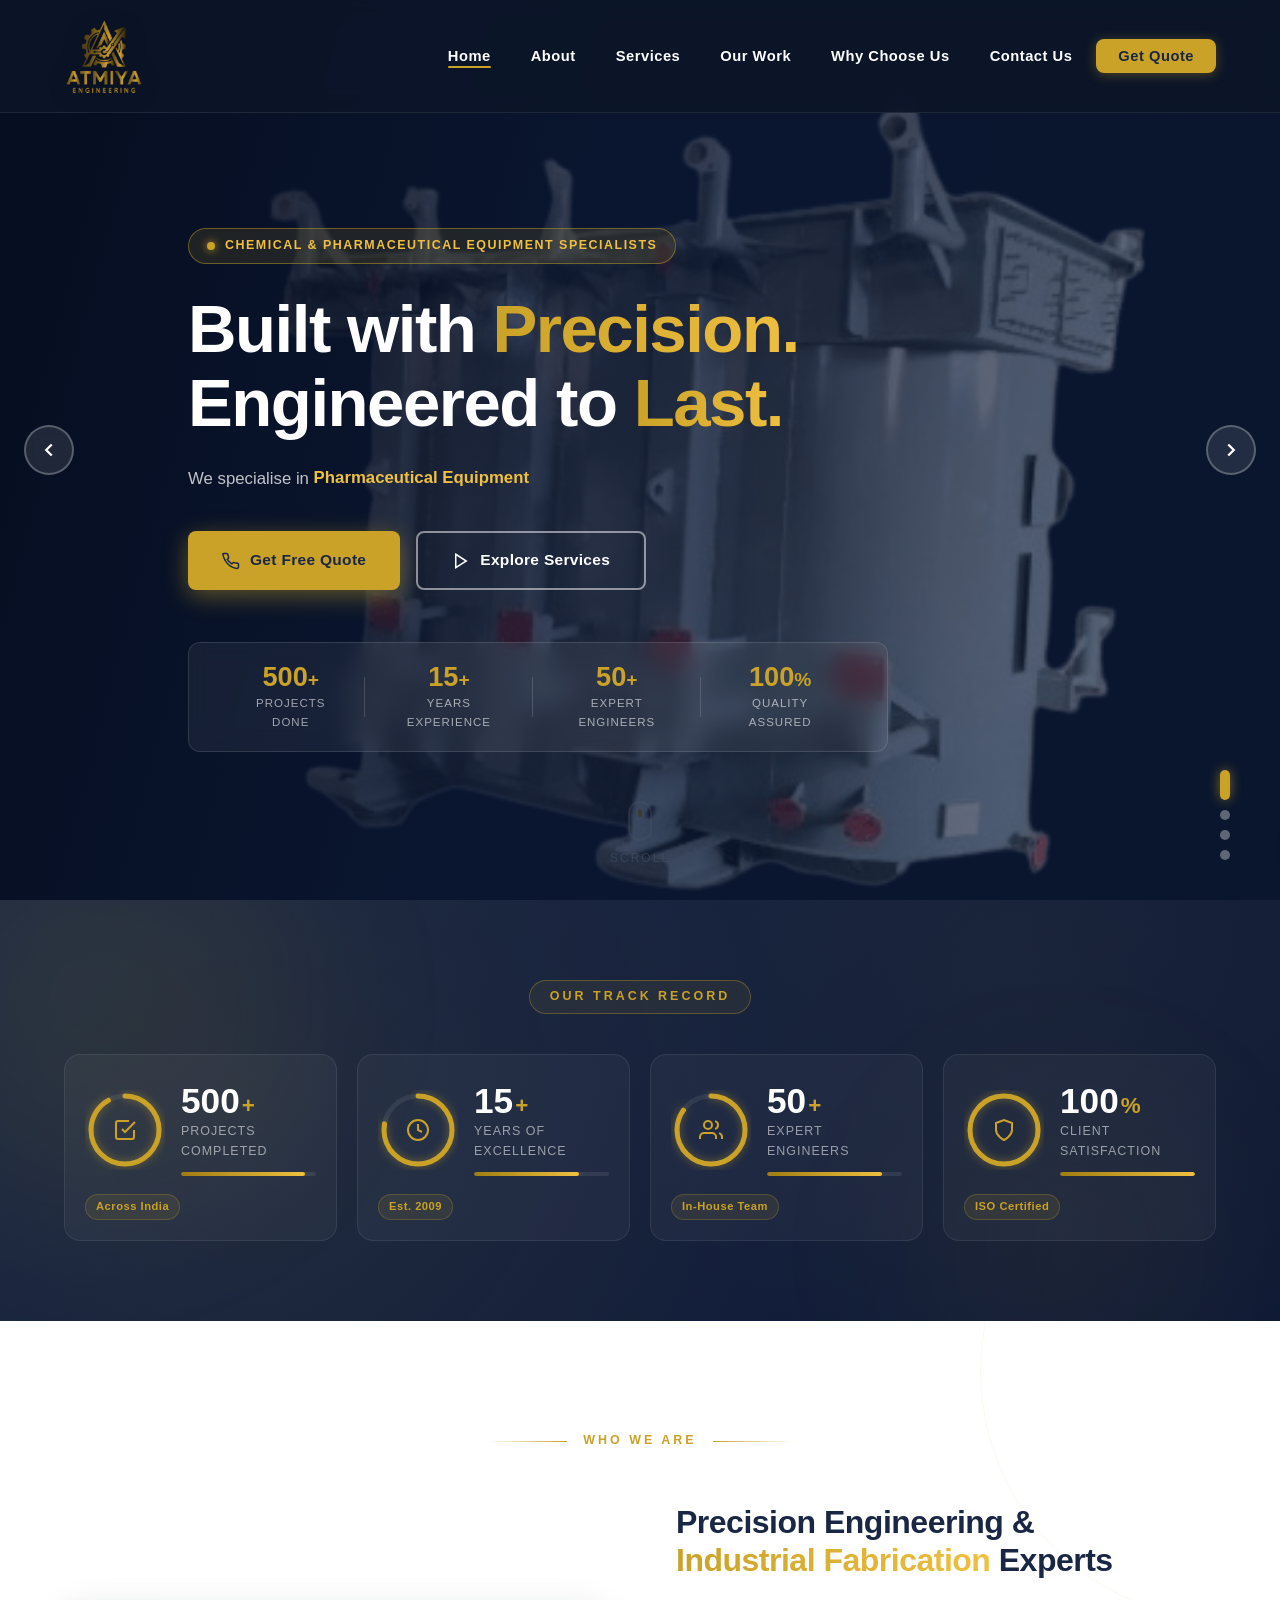
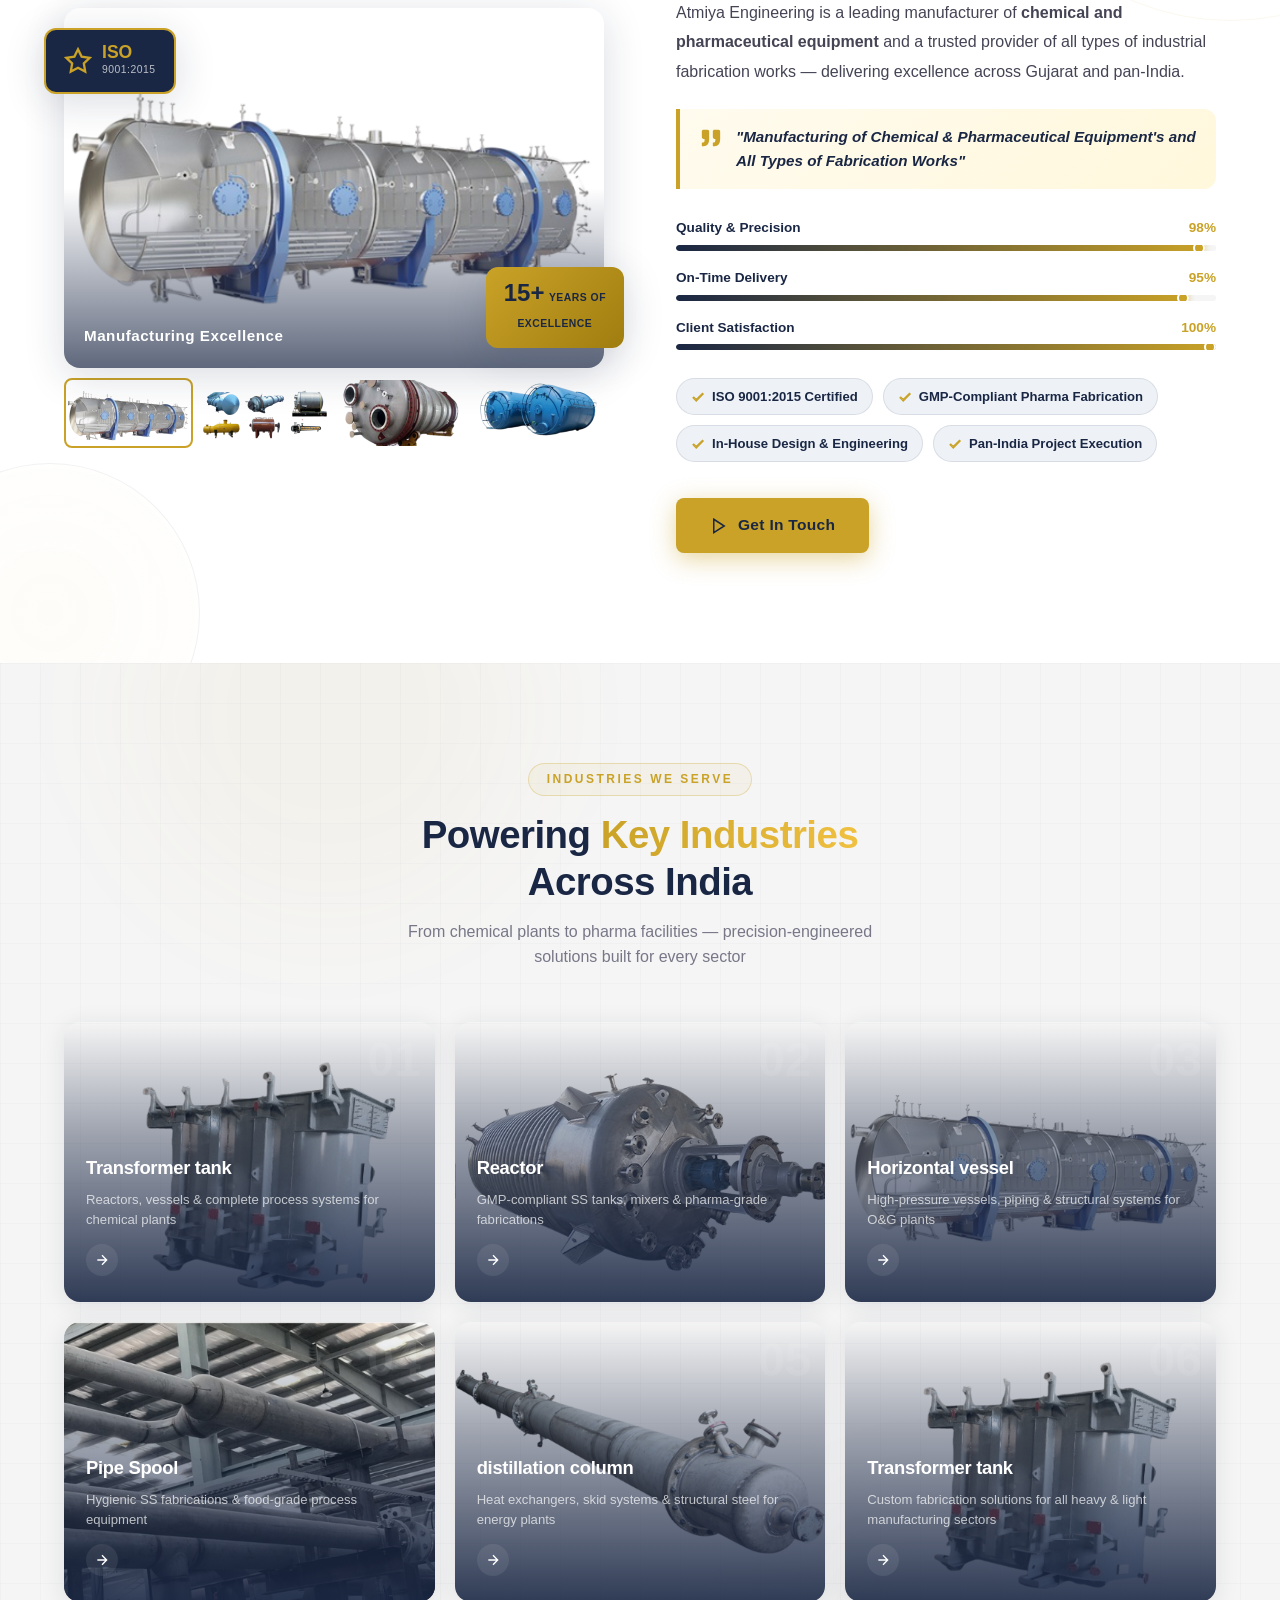
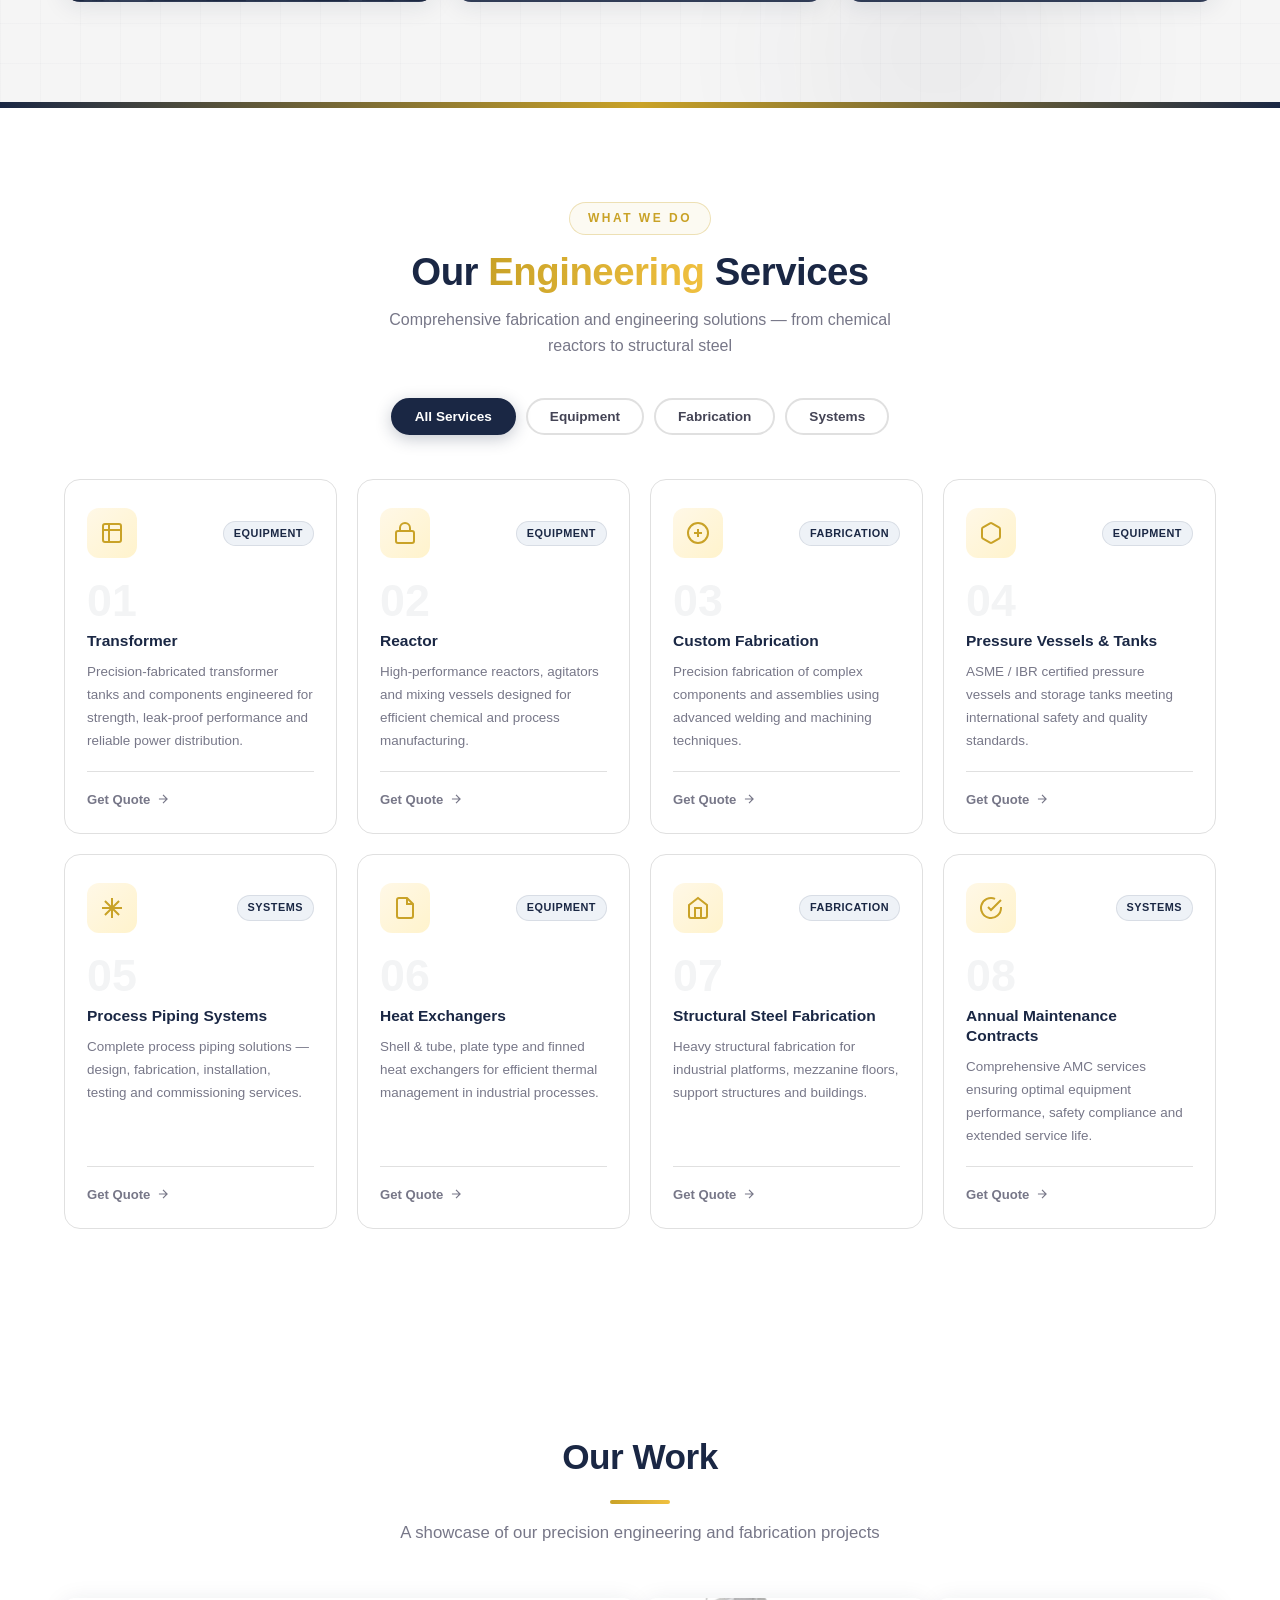
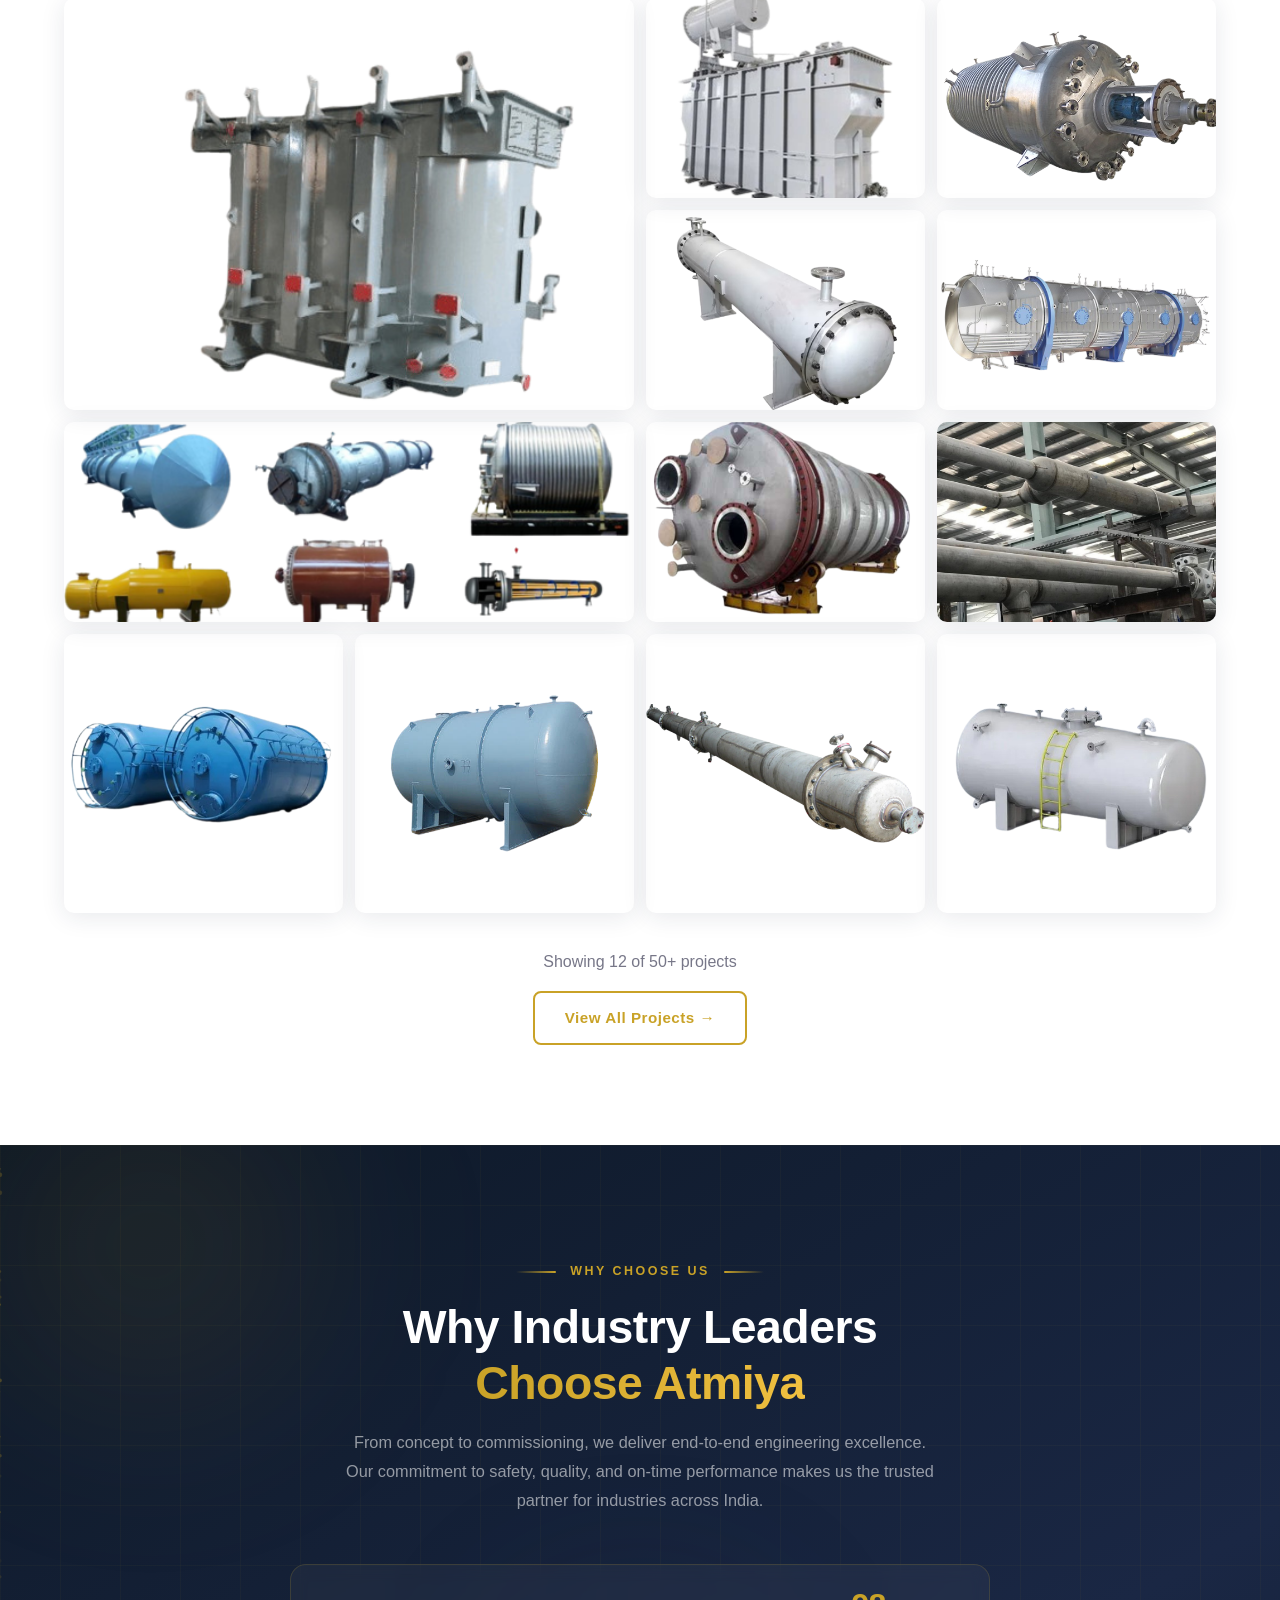
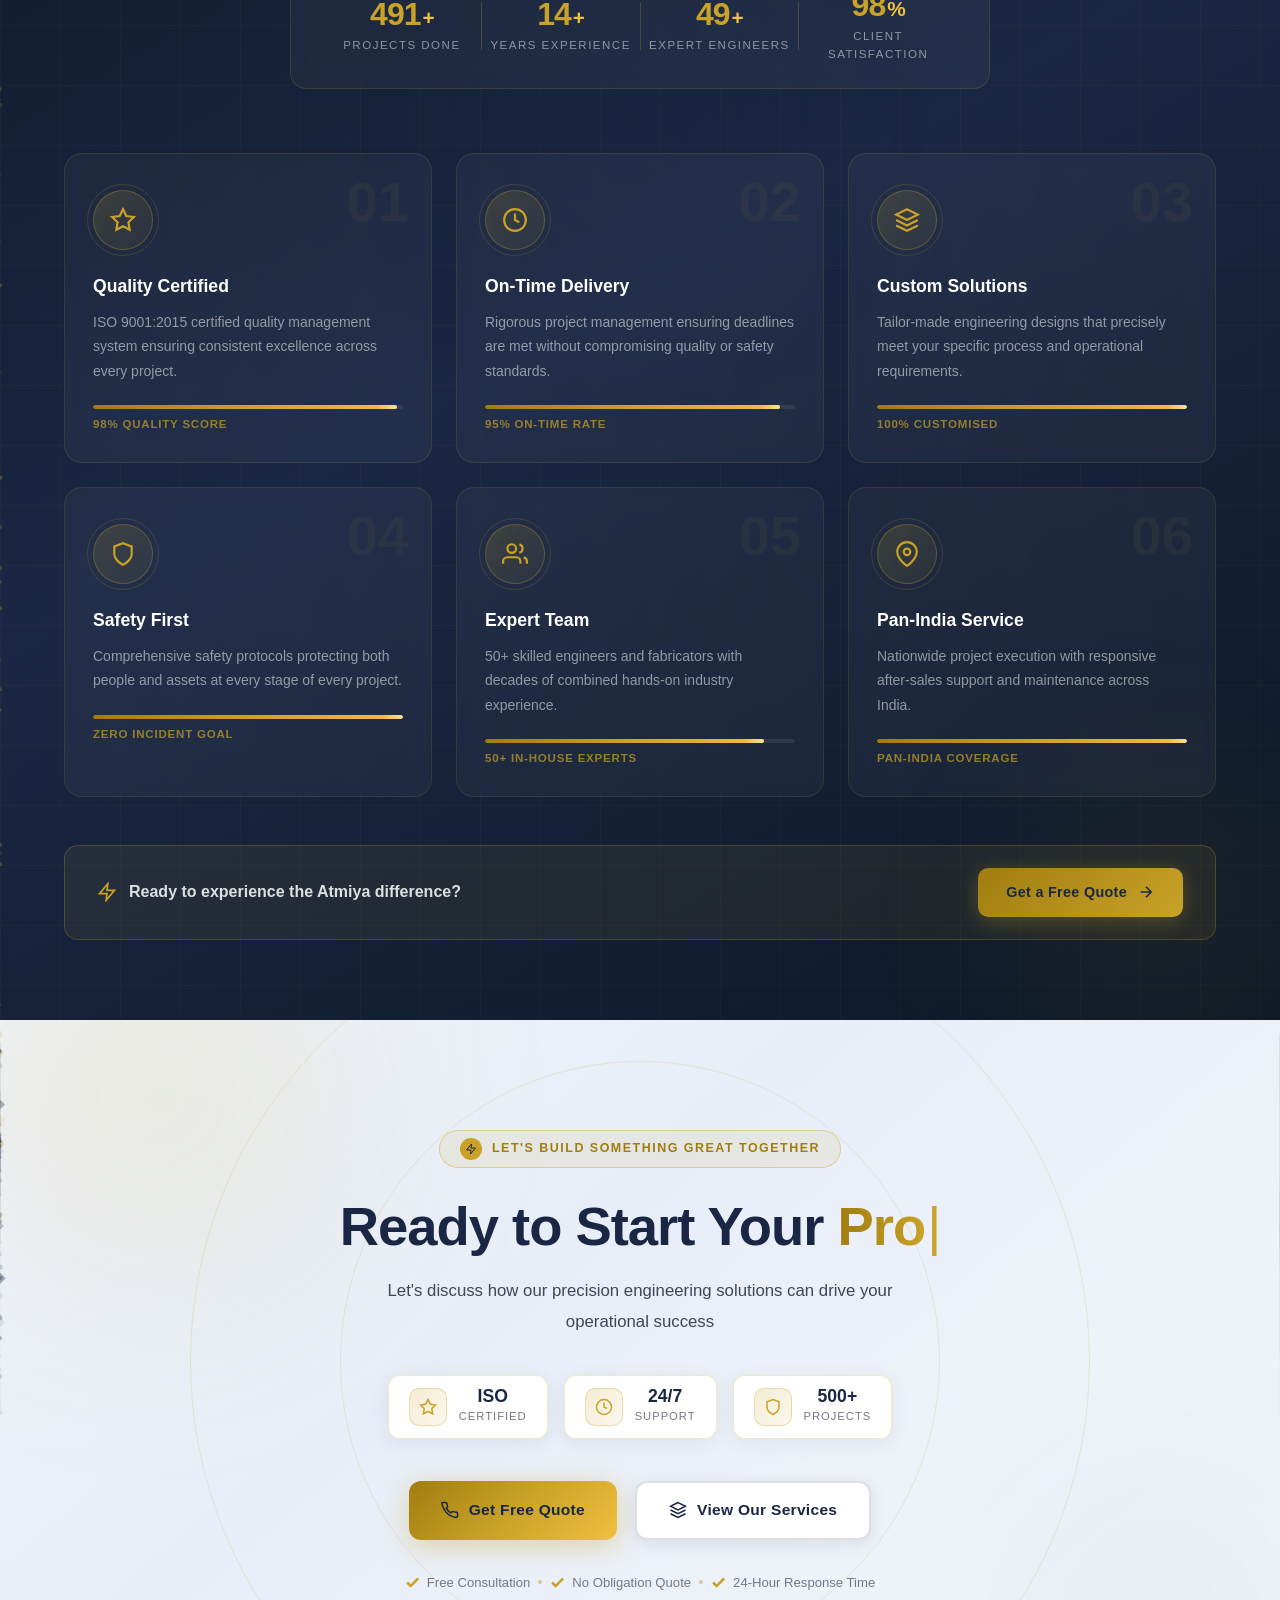
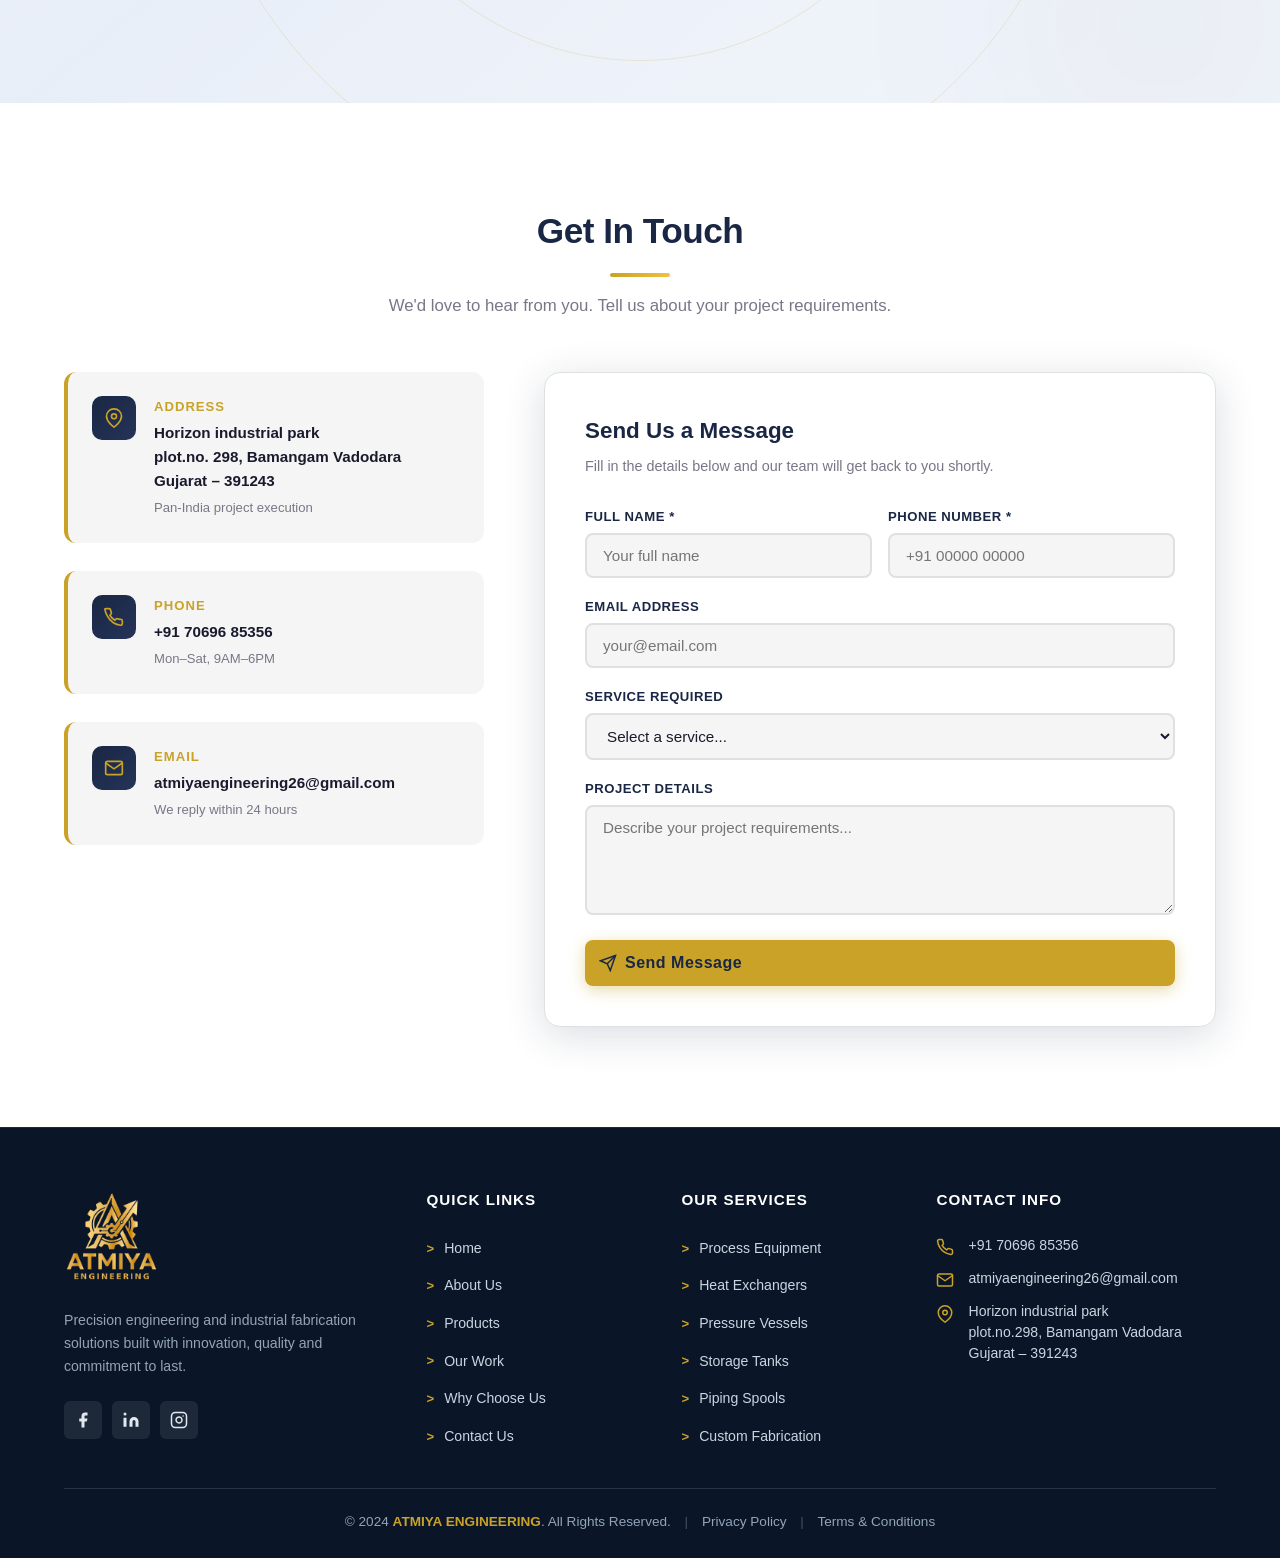
==== index.html @ 2ed6cccd "Initial commit: Atmiya Engineering website" ====
<!DOCTYPE html>
<html lang="en">
<head>
  <meta charset="UTF-8">
  <meta name="viewport" content="width=device-width, initial-scale=1.0">
  <title>Atmiya Engineering - Precision Engineering & Industrial Fabrication Solutions</title>
  <meta name="description" content="Atmiya Engineering specializes in manufacturing of chemical & pharmaceutical equipment and all types of industrial fabrication works. Built with Precision. Engineered to Last.">
  <meta name="keywords" content="Atmiya Engineering, chemical equipment, pharmaceutical equipment, industrial fabrication, pressure vessels, heat exchangers, Ahmedabad">
  <link rel="icon" href="assets/images/logo.png" type="image/png">
  <link rel="stylesheet" href="assets/css/style.css">
</head>
<body>

<!-- ========== NAVBAR ========== -->
<nav class="navbar" id="navbar">
  <div class="container nav-container">
    <a href="#home" class="logo">
      <img src="assets/images/logo.png" alt="Atmiya Engineering Logo">
    </a>
    <ul class="nav-menu" id="nav-menu">
      <li><a href="#home"     class="nav-link active">Home</a></li>
      <li><a href="about.html"    class="nav-link">About</a></li>
      <li><a href="services.html" class="nav-link">Services</a></li>
      <li><a href="our-work.html"  class="nav-link">Our Work</a></li>
      <li><a href="why-choose.html"  class="nav-link">Why Choose Us</a></li>
      <li><a href="contact.html"  class="nav-link">Contact Us</a></li>
      <li><a href="contact.html#enquiry-form"  class="nav-link nav-cta">Get Quote</a></li>
    </ul>
    <div class="hamburger" id="hamburger">
      <span></span><span></span><span></span>
    </div>
  </div>
</nav>

<!-- ========== HERO SLIDER ========== -->
<section class="hero" id="home">

  <!-- FULLSCREEN BACKGROUND SLIDER -->
  <div class="hero-slider" id="heroSlider">
    <div class="hero-slide active" style="background-image:url('assets/images/new-1.png')"></div>
    <div class="hero-slide" style="background-image:url('assets/images/new-4.png')"></div>
    <div class="hero-slide" style="background-image:url('assets/images/new-8.png')"></div>
    <div class="hero-slide" style="background-image:url('assets/images/new-12.png')"></div>
  </div>

  <!-- Dark gradient overlay -->
  <div class="hero-overlay"></div>

  <!-- Animated particle canvas -->
  <canvas id="heroCanvas"></canvas>

  <!-- Gold diagonal accent bar -->
  <div class="hero-accent-bar"></div>

  <!-- Content -->
  <div class="hero-inner">

    <!-- Top label -->
    <div class="hero-label" id="heroLabel">
      <span class="label-dot"></span>
      <span>Chemical &amp; Pharmaceutical Equipment Specialists</span>
    </div>

    <!-- Main heading with word-by-word animation -->
    <h1 class="hero-heading" id="heroHeading">
      <span class="hw hw1">Built</span>
      <span class="hw hw2">with</span>
      <span class="hw hw3 gold">Precision.</span><br>
      <span class="hw hw4">Engineered</span>
      <span class="hw hw5">to</span>
      <span class="hw hw6 gold">Last.</span>
    </h1>

    <!-- Rotating subtitle -->
    <div class="hero-subtitle-wrap">
      <span class="hero-sub-prefix">We specialise in&nbsp;</span>
      <span class="hero-rotating" id="heroRotating">
        <span class="hr-item active">Chemical Equipment Manufacturing</span>
        <span class="hr-item">Pharmaceutical Equipment</span>
        <span class="hr-item">Industrial Fabrication Works</span>
        <span class="hr-item">Pressure Vessels &amp; Heat Exchangers</span>
      </span>
    </div>

    <!-- Buttons -->
    <div class="hero-ctas">
      <a href="#contact" class="hbtn hbtn-primary">
        <svg viewBox="0 0 24 24" fill="none" stroke="currentColor" stroke-width="2"><path d="M22 16.92v3a2 2 0 01-2.18 2 19.79 19.79 0 01-8.63-3.07A19.5 19.5 0 014.11 11a19.79 19.79 0 01-3.07-8.67A2 2 0 012.92 2H6a2 2 0 012 1.72c.127.96.361 1.903.7 2.81a2 2 0 01-.45 2.11L7.09 9.91a16 16 0 006 6l1.27-1.27a2 2 0 012.11-.45c.907.339 1.85.573 2.81.7A2 2 0 0122 16.92z"/></svg>
        Get Free Quote
      </a>
      <a href="services.html" class="hbtn hbtn-ghost">
        <svg viewBox="0 0 24 24" fill="none" stroke="currentColor" stroke-width="2"><path d="M5 3l14 9-14 9V3z"/></svg>
        Explore Services
      </a>
    </div>

    <!-- Stats bar -->
    <div class="hero-stats-bar">
      <div class="hsb-item">
        <div class="hsb-num">500<span>+</span></div>
        <div class="hsb-lbl">Projects Done</div>
      </div>
      <div class="hsb-divider"></div>
      <div class="hsb-item">
        <div class="hsb-num">15<span>+</span></div>
        <div class="hsb-lbl">Years Experience</div>
      </div>
      <div class="hsb-divider"></div>
      <div class="hsb-item">
        <div class="hsb-num">50<span>+</span></div>
        <div class="hsb-lbl">Expert Engineers</div>
      </div>
      <div class="hsb-divider"></div>
      <div class="hsb-item">
        <div class="hsb-num">100<span>%</span></div>
        <div class="hsb-lbl">Quality Assured</div>
      </div>
    </div>
  </div>

  <!-- Slide navigation dots -->
  <div class="hero-dots" id="heroDots">
    <button class="hdot active" data-slide="0"></button>
    <button class="hdot" data-slide="1"></button>
    <button class="hdot" data-slide="2"></button>
    <button class="hdot" data-slide="3"></button>
  </div>

  <!-- Slide arrows -->
  <button class="hero-arrow hero-arrow-prev" id="heroPrev">
    <svg viewBox="0 0 24 24" fill="none" stroke="currentColor" stroke-width="2.5"><polyline points="15 18 9 12 15 6"/></svg>
  </button>
  <button class="hero-arrow hero-arrow-next" id="heroNext">
    <svg viewBox="0 0 24 24" fill="none" stroke="currentColor" stroke-width="2.5"><polyline points="9 18 15 12 9 6"/></svg>
  </button>

  <!-- Scroll indicator -->
  <div class="hero-scroll-indicator">
    <div class="scroll-dot"></div>
    <span>Scroll</span>
  </div>

</section>

<!-- ========== STATS v2 ========== -->
<section class="stats-section" id="stats">
  <!-- Animated background mesh -->
  <div class="stats-bg-mesh"></div>
  <div class="stats-bg-glow stats-bg-glow-1"></div>
  <div class="stats-bg-glow stats-bg-glow-2"></div>

  <div class="container" style="position:relative;z-index:2;">

    <!-- Section eyebrow -->
    <div class="stats-eyebrow reveal">
      <span>Our Track Record</span>
    </div>

    <div class="stats-grid-v2">

      <!-- Card 1 -->
      <div class="stat-card reveal">
        <div class="stat-card-inner">
          <div class="stat-ring" data-progress="92">
            <svg class="ring-svg" viewBox="0 0 80 80">
              <circle class="ring-bg"    cx="40" cy="40" r="34" />
              <circle class="ring-fill"  cx="40" cy="40" r="34" data-dash="213" />
            </svg>
            <div class="ring-icon">
              <svg viewBox="0 0 24 24" fill="none" stroke="currentColor" stroke-width="2"><path d="M9 11l3 3L22 4"/><path d="M21 12v7a2 2 0 01-2 2H5a2 2 0 01-2-2V5a2 2 0 012-2h11"/></svg>
            </div>
          </div>
          <div class="stat-card-body">
            <div class="stat-card-num"><span class="count" data-target="500">0</span><span class="sc-suffix">+</span></div>
            <div class="stat-card-label">Projects Completed</div>
            <div class="stat-card-bar"><div class="scb-fill" data-width="92"></div></div>
          </div>
        </div>
        <div class="stat-card-tag">Across India</div>
      </div>

      <!-- Card 2 -->
      <div class="stat-card reveal">
        <div class="stat-card-inner">
          <div class="stat-ring" data-progress="78">
            <svg class="ring-svg" viewBox="0 0 80 80">
              <circle class="ring-bg"   cx="40" cy="40" r="34" />
              <circle class="ring-fill" cx="40" cy="40" r="34" data-dash="213" />
            </svg>
            <div class="ring-icon">
              <svg viewBox="0 0 24 24" fill="none" stroke="currentColor" stroke-width="2"><circle cx="12" cy="12" r="10"/><path d="M12 6v6l4 2"/></svg>
            </div>
          </div>
          <div class="stat-card-body">
            <div class="stat-card-num"><span class="count" data-target="15">0</span><span class="sc-suffix">+</span></div>
            <div class="stat-card-label">Years of Excellence</div>
            <div class="stat-card-bar"><div class="scb-fill" data-width="78"></div></div>
          </div>
        </div>
        <div class="stat-card-tag">Est. 2009</div>
      </div>

      <!-- Card 3 -->
      <div class="stat-card reveal">
        <div class="stat-card-inner">
          <div class="stat-ring" data-progress="85">
            <svg class="ring-svg" viewBox="0 0 80 80">
              <circle class="ring-bg"   cx="40" cy="40" r="34" />
              <circle class="ring-fill" cx="40" cy="40" r="34" data-dash="213" />
            </svg>
            <div class="ring-icon">
              <svg viewBox="0 0 24 24" fill="none" stroke="currentColor" stroke-width="2"><path d="M17 21v-2a4 4 0 00-4-4H5a4 4 0 00-4 4v2"/><circle cx="9" cy="7" r="4"/><path d="M23 21v-2a4 4 0 00-3-3.87M16 3.13a4 4 0 010 7.75"/></svg>
            </div>
          </div>
          <div class="stat-card-body">
            <div class="stat-card-num"><span class="count" data-target="50">0</span><span class="sc-suffix">+</span></div>
            <div class="stat-card-label">Expert Engineers</div>
            <div class="stat-card-bar"><div class="scb-fill" data-width="85"></div></div>
          </div>
        </div>
        <div class="stat-card-tag">In-House Team</div>
      </div>

      <!-- Card 4 -->
      <div class="stat-card reveal">
        <div class="stat-card-inner">
          <div class="stat-ring" data-progress="100">
            <svg class="ring-svg" viewBox="0 0 80 80">
              <circle class="ring-bg"   cx="40" cy="40" r="34" />
              <circle class="ring-fill" cx="40" cy="40" r="34" data-dash="213" />
            </svg>
            <div class="ring-icon">
              <svg viewBox="0 0 24 24" fill="none" stroke="currentColor" stroke-width="2"><path d="M12 22s8-4 8-10V5l-8-3-8 3v7c0 6 8 10 8 10z"/></svg>
            </div>
          </div>
          <div class="stat-card-body">
            <div class="stat-card-num"><span class="count" data-target="100">0</span><span class="sc-suffix">%</span></div>
            <div class="stat-card-label">Client Satisfaction</div>
            <div class="stat-card-bar"><div class="scb-fill" data-width="100"></div></div>
          </div>
        </div>
        <div class="stat-card-tag">ISO Certified</div>
      </div>

    </div><!-- /stats-grid-v2 -->
  </div>
</section>

<!-- ========== ABOUT v2 ========== -->
<section class="about-section" id="about">
  <!-- Decorative shapes -->
  <div class="about-deco-circle about-deco-1"></div>
  <div class="about-deco-circle about-deco-2"></div>

  <div class="container" style="position:relative;z-index:2;">

    <!-- Top label -->
    <div class="about-eyebrow reveal">
      <span class="ae-line"></span>
      <span>Who We Are</span>
      <span class="ae-line"></span>
    </div>

    <div class="about-grid-v2">

      <!-- ===== LEFT: Image Mosaic ===== -->
      <div class="about-mosaic reveal-left">
        <div class="mosaic-main">
          <img src="assets/images/new-5.png" alt="Atmiya Engineering Workshop" id="mosaicMain">
          <div class="mosaic-main-overlay">
            <span>Manufacturing Excellence</span>
          </div>
        </div>
        <div class="mosaic-thumbs">
          <div class="mosaic-thumb active" data-src="assets/images/new-5.png">
            <img src="assets/images/new-5.png" alt="">
          </div>
          <div class="mosaic-thumb" data-src="assets/images/new-6.png">
            <img src="assets/images/new-6.png" alt="">
          </div>
          <div class="mosaic-thumb" data-src="assets/images/new-7.png">
            <img src="assets/images/new-7.png" alt="">
          </div>
          <div class="mosaic-thumb" data-src="assets/images/new-9.png">
            <img src="assets/images/new-9.png" alt="">
          </div>
        </div>
        <!-- Floating badge -->
        <div class="mosaic-badge">
          <div class="mb-icon">
            <svg viewBox="0 0 24 24" fill="none" stroke="currentColor" stroke-width="2"><path d="M12 2l3.09 6.26L22 9.27l-5 4.87 1.18 6.88L12 17.77l-6.18 3.25L7 14.14 2 9.27l6.91-1.01L12 2z"/></svg>
          </div>
          <div class="mb-text">
            <div class="mb-num">ISO</div>
            <div class="mb-sub">9001:2015</div>
          </div>
        </div>
        <!-- Experience ribbon -->
        <div class="mosaic-ribbon">
          <span class="mr-num">15+</span>
          <span class="mr-text">Years of<br>Excellence</span>
        </div>
      </div>

      <!-- ===== RIGHT: Content ===== -->
      <div class="about-content-v2 reveal-right">

        <h2 class="about-heading">
          Precision Engineering &amp;<br>
          <span class="ah-gold">Industrial Fabrication</span> Experts
        </h2>

        <p class="about-lead">
          Atmiya Engineering is a leading manufacturer of <strong>chemical and pharmaceutical equipment</strong> and a trusted provider of all types of industrial fabrication works — delivering excellence across Gujarat and pan-India.
        </p>

        <!-- Highlight quote -->
        <div class="about-quote-box">
          <div class="aqb-icon">
            <svg viewBox="0 0 24 24" fill="currentColor"><path d="M3 21c3 0 7-1 7-8V5c0-1.25-.756-2.017-2-2H4c-1.25 0-2 .75-2 1.972V11c0 1.25.75 2 2 2 1 0 1 0 1 1v1c0 1-1 2-2 2s-1 .008-1 1.031V20c0 1 0 1 1 1z"/><path d="M15 21c3 0 7-1 7-8V5c0-1.25-.757-2.017-2-2h-4c-1.25 0-2 .75-2 1.972V11c0 1.25.75 2 2 2h.75c0 2.25.25 4-2.75 4v3c0 1 0 1 1 1z"/></svg>
          </div>
          <p>"Manufacturing of Chemical &amp; Pharmaceutical Equipment's and All Types of Fabrication Works"</p>
        </div>

        <!-- Animated progress bars -->
        <div class="about-skills">
          <div class="skill-row reveal">
            <div class="skill-top">
              <span class="skill-name">Quality &amp; Precision</span>
              <span class="skill-pct">98%</span>
            </div>
            <div class="skill-bar"><div class="skill-fill" data-width="98"></div></div>
          </div>
          <div class="skill-row reveal">
            <div class="skill-top">
              <span class="skill-name">On-Time Delivery</span>
              <span class="skill-pct">95%</span>
            </div>
            <div class="skill-bar"><div class="skill-fill" data-width="95"></div></div>
          </div>
          <div class="skill-row reveal">
            <div class="skill-top">
              <span class="skill-name">Client Satisfaction</span>
              <span class="skill-pct">100%</span>
            </div>
            <div class="skill-bar"><div class="skill-fill" data-width="100"></div></div>
          </div>
        </div>

        <!-- 4 feature pills -->
        <div class="about-pills">
          <div class="about-pill reveal">
            <svg viewBox="0 0 24 24" fill="none" stroke="currentColor" stroke-width="2"><path d="M9 16.17L4.83 12l-1.42 1.41L9 19 21 7l-1.41-1.41z"/></svg>
            ISO 9001:2015 Certified
          </div>
          <div class="about-pill reveal">
            <svg viewBox="0 0 24 24" fill="none" stroke="currentColor" stroke-width="2"><path d="M9 16.17L4.83 12l-1.42 1.41L9 19 21 7l-1.41-1.41z"/></svg>
            GMP-Compliant Pharma Fabrication
          </div>
          <div class="about-pill reveal">
            <svg viewBox="0 0 24 24" fill="none" stroke="currentColor" stroke-width="2"><path d="M9 16.17L4.83 12l-1.42 1.41L9 19 21 7l-1.41-1.41z"/></svg>
            In-House Design &amp; Engineering
          </div>
          <div class="about-pill reveal">
            <svg viewBox="0 0 24 24" fill="none" stroke="currentColor" stroke-width="2"><path d="M9 16.17L4.83 12l-1.42 1.41L9 19 21 7l-1.41-1.41z"/></svg>
            Pan-India Project Execution
          </div>
        </div>

        <a href="#contact" class="hbtn hbtn-primary" style="margin-top:8px;display:inline-flex;">
          <svg viewBox="0 0 24 24" fill="none" stroke="currentColor" stroke-width="2"><path d="M5 3l14 9-14 9V3z"/></svg>
          Get In Touch
        </a>

      </div>
    </div>
  </div>
</section>

<!-- ========== INDUSTRIES v2 ========== -->
<section class="industries-section" id="industries">

  <!-- Animated BG -->
  <div class="ind-bg-anim">
    <div class="ind-orb ind-orb-1"></div>
    <div class="ind-orb ind-orb-2"></div>
    <div class="ind-grid-lines"></div>
  </div>

  <div class="container" style="position:relative;z-index:2;">

    <div class="ind-header reveal">
      <div class="ind-eyebrow">Industries We Serve</div>
      <h2 class="ind-title">Powering <span class="ind-title-gold">Key Industries</span><br>Across India</h2>
      <p class="ind-subtitle">From chemical plants to pharma facilities — precision-engineered solutions built for every sector</p>
    </div>

    <div class="ind-cards-wrap">

      <div class="ind-card reveal">
        <div class="ind-card-bg" style="background-image:url('assets/images/new-1.png')"></div>
        <div class="ind-card-overlay"></div>
        <div class="ind-card-content">
          <h3> Transformer tank</h3>
          <p>Reactors, vessels &amp; complete process systems for chemical plants</p>
          <div class="ind-card-arrow">
            <svg viewBox="0 0 24 24" fill="none" stroke="currentColor" stroke-width="2"><path d="M5 12h14M12 5l7 7-7 7"/></svg>
          </div>
        </div>
        <div class="ind-card-num">01</div>
      </div>

      <div class="ind-card reveal">
        <div class="ind-card-bg" style="background-image:url('assets/images/new-3.png')"></div>
        <div class="ind-card-overlay"></div>
        <div class="ind-card-content">
          <h3>Reactor</h3>
          <p>GMP-compliant SS tanks, mixers &amp; pharma-grade fabrications</p>
          <div class="ind-card-arrow">
            <svg viewBox="0 0 24 24" fill="none" stroke="currentColor" stroke-width="2"><path d="M5 12h14M12 5l7 7-7 7"/></svg>
          </div>
        </div>
        <div class="ind-card-num">02</div>
      </div>

      <div class="ind-card reveal">
        <div class="ind-card-bg" style="background-image:url('assets/images/new-5.png')"></div>
        <div class="ind-card-overlay"></div>
        <div class="ind-card-content">
          <h3>Horizontal vessel</h3>
          <p>High-pressure vessels, piping &amp; structural systems for O&amp;G plants</p>
          <div class="ind-card-arrow">
            <svg viewBox="0 0 24 24" fill="none" stroke="currentColor" stroke-width="2"><path d="M5 12h14M12 5l7 7-7 7"/></svg>
          </div>
        </div>
        <div class="ind-card-num">03</div>
      </div>

      <div class="ind-card reveal">
        <div class="ind-card-bg" style="background-image:url('assets/images/new-8.png')"></div>
        <div class="ind-card-overlay"></div>
        <div class="ind-card-content">
          <h3>Pipe Spool</h3>
          <p>Hygienic SS fabrications &amp; food-grade process equipment</p>
          <div class="ind-card-arrow">
            <svg viewBox="0 0 24 24" fill="none" stroke="currentColor" stroke-width="2"><path d="M5 12h14M12 5l7 7-7 7"/></svg>
          </div>
        </div>
        <div class="ind-card-num">04</div>
      </div>

      <div class="ind-card reveal">
        <div class="ind-card-bg" style="background-image:url('assets/images/new-11.png')"></div>
        <div class="ind-card-overlay"></div>
        <div class="ind-card-content">
          <h3>distillation column</h3>
          <p>Heat exchangers, skid systems &amp; structural steel for energy plants</p>
          <div class="ind-card-arrow">
            <svg viewBox="0 0 24 24" fill="none" stroke="currentColor" stroke-width="2"><path d="M5 12h14M12 5l7 7-7 7"/></svg>
          </div>
        </div>
        <div class="ind-card-num">05</div>
      </div>

      <div class="ind-card reveal">
        <div class="ind-card-bg" style="background-image:url('assets/images/new-14.png')"></div>
        <div class="ind-card-overlay"></div>
        <div class="ind-card-content">
          <h3>Transformer tank</h3>
          <p>Custom fabrication solutions for all heavy &amp; light manufacturing sectors</p>
          <div class="ind-card-arrow">
            <svg viewBox="0 0 24 24" fill="none" stroke="currentColor" stroke-width="2"><path d="M5 12h14M12 5l7 7-7 7"/></svg>
          </div>
        </div>
        <div class="ind-card-num">06</div>
      </div>

    </div>
  </div>
</section>

<!-- ========== SERVICES v2 ========== -->
<section class="services-section" id="services">

  <div class="svc-bg-strip"></div>

  <div class="container" style="position:relative;z-index:2;">

    <div class="svc-header reveal">
      <div class="svc-eyebrow">What We Do</div>
      <h2 class="svc-title">Our <span class="svc-title-gold">Engineering</span> Services</h2>
      <p class="svc-subtitle">Comprehensive fabrication and engineering solutions — from chemical reactors to structural steel</p>
    </div>

    <!-- Tab filter bar -->
    <div class="svc-tabs reveal" id="svcTabs">
      <button class="svc-tab active" data-filter="all">All Services</button>
      <button class="svc-tab" data-filter="equipment">Equipment</button>
      <button class="svc-tab" data-filter="fabrication">Fabrication</button>
      <button class="svc-tab" data-filter="systems">Systems</button>
    </div>

    <div class="svc-grid" id="svcGrid">

      <div class="svc-card reveal" data-category="equipment">
        <div class="svc-card-top">
          <div class="svc-icon-wrap">
            <svg viewBox="0 0 24 24" fill="none" stroke="currentColor" stroke-width="2"><path d="M9 3H5a2 2 0 00-2 2v4m6-6h10a2 2 0 012 2v4M9 3v18m0 0h10a2 2 0 002-2V9M9 21H5a2 2 0 01-2-2V9m0 0h18"/></svg>
          </div>
          <span class="svc-tag">Equipment</span>
        </div>
        <div class="svc-num">01</div>
        <h3>Transformer</h3>
        <p>Precision-fabricated transformer tanks and components engineered for strength, leak-proof performance and reliable power distribution.</p>
        <div class="svc-card-footer">
          <a href="#contact" class="svc-link">Get Quote <svg viewBox="0 0 24 24" fill="none" stroke="currentColor" stroke-width="2"><path d="M5 12h14M12 5l7 7-7 7"/></svg></a>
        </div>
        <div class="svc-card-glow"></div>
      </div>

      <div class="svc-card reveal" data-category="equipment">
        <div class="svc-card-top">
          <div class="svc-icon-wrap">
            <svg viewBox="0 0 24 24" fill="none" stroke="currentColor" stroke-width="2"><path d="M12 2a5 5 0 015 5v3H7V7a5 5 0 015-5z"/><rect x="3" y="10" width="18" height="12" rx="2"/></svg>
          </div>
          <span class="svc-tag">Equipment</span>
        </div>
        <div class="svc-num">02</div>
        <h3>Reactor</h3>
        <p>High-performance reactors, agitators and mixing vessels designed for efficient chemical and process manufacturing.</p>
        <div class="svc-card-footer">
          <a href="#contact" class="svc-link">Get Quote <svg viewBox="0 0 24 24" fill="none" stroke="currentColor" stroke-width="2"><path d="M5 12h14M12 5l7 7-7 7"/></svg></a>
        </div>
        <div class="svc-card-glow"></div>
      </div>

      <div class="svc-card reveal" data-category="fabrication">
        <div class="svc-card-top">
          <div class="svc-icon-wrap">
            <svg viewBox="0 0 24 24" fill="none" stroke="currentColor" stroke-width="2"><circle cx="12" cy="12" r="10"/><path d="M8 12h8M12 8v8"/></svg>
          </div>
          <span class="svc-tag">Fabrication</span>
        </div>
        <div class="svc-num">03</div>
        <h3>Custom Fabrication</h3>
        <p>Precision fabrication of complex components and assemblies using advanced welding and machining techniques.</p>
        <div class="svc-card-footer">
          <a href="#contact" class="svc-link">Get Quote <svg viewBox="0 0 24 24" fill="none" stroke="currentColor" stroke-width="2"><path d="M5 12h14M12 5l7 7-7 7"/></svg></a>
        </div>
        <div class="svc-card-glow"></div>
      </div>

      <div class="svc-card reveal" data-category="equipment">
        <div class="svc-card-top">
          <div class="svc-icon-wrap">
            <svg viewBox="0 0 24 24" fill="none" stroke="currentColor" stroke-width="2"><path d="M21 16V8a2 2 0 00-1-1.73l-7-4a2 2 0 00-2 0l-7 4A2 2 0 003 8v8a2 2 0 001 1.73l7 4a2 2 0 002 0l7-4A2 2 0 0021 16z"/></svg>
          </div>
          <span class="svc-tag">Equipment</span>
        </div>
        <div class="svc-num">04</div>
        <h3>Pressure Vessels &amp; Tanks</h3>
        <p>ASME / IBR certified pressure vessels and storage tanks meeting international safety and quality standards.</p>
        <div class="svc-card-footer">
          <a href="#contact" class="svc-link">Get Quote <svg viewBox="0 0 24 24" fill="none" stroke="currentColor" stroke-width="2"><path d="M5 12h14M12 5l7 7-7 7"/></svg></a>
        </div>
        <div class="svc-card-glow"></div>
      </div>

      <div class="svc-card reveal" data-category="systems">
        <div class="svc-card-top">
          <div class="svc-icon-wrap">
            <svg viewBox="0 0 24 24" fill="none" stroke="currentColor" stroke-width="2"><path d="M2 12h20M12 2v20M4.93 4.93l14.14 14.14M19.07 4.93L4.93 19.07"/></svg>
          </div>
          <span class="svc-tag">Systems</span>
        </div>
        <div class="svc-num">05</div>
        <h3>Process Piping Systems</h3>
        <p>Complete process piping solutions — design, fabrication, installation, testing and commissioning services.</p>
        <div class="svc-card-footer">
          <a href="#contact" class="svc-link">Get Quote <svg viewBox="0 0 24 24" fill="none" stroke="currentColor" stroke-width="2"><path d="M5 12h14M12 5l7 7-7 7"/></svg></a>
        </div>
        <div class="svc-card-glow"></div>
      </div>

      <div class="svc-card reveal" data-category="equipment">
        <div class="svc-card-top">
          <div class="svc-icon-wrap">
            <svg viewBox="0 0 24 24" fill="none" stroke="currentColor" stroke-width="2"><path d="M14 2H6a2 2 0 00-2 2v16a2 2 0 002 2h12a2 2 0 002-2V8z"/><polyline points="14 2 14 8 20 8"/></svg>
          </div>
          <span class="svc-tag">Equipment</span>
        </div>
        <div class="svc-num">06</div>
        <h3>Heat Exchangers</h3>
        <p>Shell &amp; tube, plate type and finned heat exchangers for efficient thermal management in industrial processes.</p>
        <div class="svc-card-footer">
          <a href="#contact" class="svc-link">Get Quote <svg viewBox="0 0 24 24" fill="none" stroke="currentColor" stroke-width="2"><path d="M5 12h14M12 5l7 7-7 7"/></svg></a>
        </div>
        <div class="svc-card-glow"></div>
      </div>

      <div class="svc-card reveal" data-category="fabrication">
        <div class="svc-card-top">
          <div class="svc-icon-wrap">
            <svg viewBox="0 0 24 24" fill="none" stroke="currentColor" stroke-width="2"><path d="M3 9l9-7 9 7v11a2 2 0 01-2 2H5a2 2 0 01-2-2z"/><polyline points="9 22 9 12 15 12 15 22"/></svg>
          </div>
          <span class="svc-tag">Fabrication</span>
        </div>
        <div class="svc-num">07</div>
        <h3>Structural Steel Fabrication</h3>
        <p>Heavy structural fabrication for industrial platforms, mezzanine floors, support structures and buildings.</p>
        <div class="svc-card-footer">
          <a href="#contact" class="svc-link">Get Quote <svg viewBox="0 0 24 24" fill="none" stroke="currentColor" stroke-width="2"><path d="M5 12h14M12 5l7 7-7 7"/></svg></a>
        </div>
        <div class="svc-card-glow"></div>
      </div>

      <div class="svc-card reveal" data-category="systems">
        <div class="svc-card-top">
          <div class="svc-icon-wrap">
            <svg viewBox="0 0 24 24" fill="none" stroke="currentColor" stroke-width="2"><path d="M22 11.08V12a10 10 0 11-5.93-9.14"/><polyline points="22 4 12 14.01 9 11.01"/></svg>
          </div>
          <span class="svc-tag">Systems</span>
        </div>
        <div class="svc-num">08</div>
        <h3>Annual Maintenance Contracts</h3>
        <p>Comprehensive AMC services ensuring optimal equipment performance, safety compliance and extended service life.</p>
        <div class="svc-card-footer">
          <a href="#contact" class="svc-link">Get Quote <svg viewBox="0 0 24 24" fill="none" stroke="currentColor" stroke-width="2"><path d="M5 12h14M12 5l7 7-7 7"/></svg></a>
        </div>
        <div class="svc-card-glow"></div>
      </div>

    </div>
  </div>
</section>

<!-- ========== GALLERY ========== -->
<section class="gallery-section" id="gallery">
  <div class="container">
    <div class="section-header reveal">
      <h2 class="section-title">Our Work</h2>
      <div class="title-divider"></div>
      <p class="section-subtitle">A showcase of our precision engineering and fabrication projects</p>
    </div>
    <div class="gallery-grid">
      <div class="gallery-item reveal" data-index="0">
        <img src="assets/images/new-1.png" alt="Project 1">
        <div class="gallery-overlay"><svg viewBox="0 0 24 24" fill="none" stroke="currentColor" stroke-width="2"><circle cx="11" cy="11" r="8"/><path d="M21 21l-4.35-4.35"/><path d="M11 8v6M8 11h6"/></svg></div>
      </div>
      <div class="gallery-item reveal" data-index="1">
        <img src="assets/images/new-2.png" alt="Project 2">
        <div class="gallery-overlay"><svg viewBox="0 0 24 24" fill="none" stroke="currentColor" stroke-width="2"><circle cx="11" cy="11" r="8"/><path d="M21 21l-4.35-4.35"/><path d="M11 8v6M8 11h6"/></svg></div>
      </div>
      <div class="gallery-item reveal" data-index="2">
        <img src="assets/images/new-3.png" alt="Project 3">
        <div class="gallery-overlay"><svg viewBox="0 0 24 24" fill="none" stroke="currentColor" stroke-width="2"><circle cx="11" cy="11" r="8"/><path d="M21 21l-4.35-4.35"/><path d="M11 8v6M8 11h6"/></svg></div>
      </div>
      <div class="gallery-item reveal" data-index="3">
        <img src="assets/images/new-4.png" alt="Project 4">
        <div class="gallery-overlay"><svg viewBox="0 0 24 24" fill="none" stroke="currentColor" stroke-width="2"><circle cx="11" cy="11" r="8"/><path d="M21 21l-4.35-4.35"/><path d="M11 8v6M8 11h6"/></svg></div>
      </div>
      <div class="gallery-item reveal" data-index="4">
        <img src="assets/images/new-5.png" alt="Project 5">
        <div class="gallery-overlay"><svg viewBox="0 0 24 24" fill="none" stroke="currentColor" stroke-width="2"><circle cx="11" cy="11" r="8"/><path d="M21 21l-4.35-4.35"/><path d="M11 8v6M8 11h6"/></svg></div>
      </div>
      <div class="gallery-item reveal" data-index="5">
        <img src="assets/images/new-6.png" alt="Project 6">
        <div class="gallery-overlay"><svg viewBox="0 0 24 24" fill="none" stroke="currentColor" stroke-width="2"><circle cx="11" cy="11" r="8"/><path d="M21 21l-4.35-4.35"/><path d="M11 8v6M8 11h6"/></svg></div>
      </div>
      <div class="gallery-item reveal" data-index="6">
        <img src="assets/images/new-7.png" alt="Project 7">
        <div class="gallery-overlay"><svg viewBox="0 0 24 24" fill="none" stroke="currentColor" stroke-width="2"><circle cx="11" cy="11" r="8"/><path d="M21 21l-4.35-4.35"/><path d="M11 8v6M8 11h6"/></svg></div>
      </div>
      <div class="gallery-item reveal" data-index="7">
        <img src="assets/images/new-8.png" alt="Project 8">
        <div class="gallery-overlay"><svg viewBox="0 0 24 24" fill="none" stroke="currentColor" stroke-width="2"><circle cx="11" cy="11" r="8"/><path d="M21 21l-4.35-4.35"/><path d="M11 8v6M8 11h6"/></svg></div>
      </div>
      <div class="gallery-item reveal" data-index="8">
        <img src="assets/images/new-9.png" alt="Project 9">
        <div class="gallery-overlay"><svg viewBox="0 0 24 24" fill="none" stroke="currentColor" stroke-width="2"><circle cx="11" cy="11" r="8"/><path d="M21 21l-4.35-4.35"/><path d="M11 8v6M8 11h6"/></svg></div>
      </div>
      <div class="gallery-item reveal" data-index="9">
        <img src="assets/images/new-10.png" alt="Project 10">
        <div class="gallery-overlay"><svg viewBox="0 0 24 24" fill="none" stroke="currentColor" stroke-width="2"><circle cx="11" cy="11" r="8"/><path d="M21 21l-4.35-4.35"/><path d="M11 8v6M8 11h6"/></svg></div>
      </div>
      <div class="gallery-item reveal" data-index="10">
        <img src="assets/images/new-11.png" alt="Project 11">
        <div class="gallery-overlay"><svg viewBox="0 0 24 24" fill="none" stroke="currentColor" stroke-width="2"><circle cx="11" cy="11" r="8"/><path d="M21 21l-4.35-4.35"/><path d="M11 8v6M8 11h6"/></svg></div>
      </div>
      <div class="gallery-item reveal" data-index="11">
        <img src="assets/images/new-12.png" alt="Project 12">
        <div class="gallery-overlay"><svg viewBox="0 0 24 24" fill="none" stroke="currentColor" stroke-width="2"><circle cx="11" cy="11" r="8"/><path d="M21 21l-4.35-4.35"/><path d="M11 8v6M8 11h6"/></svg></div>
      </div>
    </div>
    <div class="gallery-view-all reveal">
      <p style="color:var(--text-light);margin-bottom:16px;">Showing 12 of 50+ projects</p>
      <a href="#contact" class="btn btn-outline">View All Projects →</a>
    </div>
  </div>
</section>

<!-- ========== WHY CHOOSE v2 — DYNAMIC ========== -->
<section class="why-v2-section" id="why">

  <!-- Animated background layers -->
  <div class="wv2-bg-grid"></div>
  <div class="wv2-orb wv2-orb-1"></div>
  <div class="wv2-orb wv2-orb-2"></div>
  <div class="wv2-orb wv2-orb-3"></div>
  <canvas class="wv2-particles" id="whyCanvas"></canvas>

  <div class="container" style="position:relative;z-index:2;">

    <!-- ===== Section Header ===== -->
    <div class="wv2-header reveal">
      <div class="wv2-eyebrow">
        <span class="wv2-eyebrow-line"></span>
        <span>Why Choose Us</span>
        <span class="wv2-eyebrow-line"></span>
      </div>
      <h2 class="wv2-title">
        Why Industry Leaders<br>
        <span class="wv2-title-gold">Choose Atmiya</span>
      </h2>
      <p class="wv2-subtitle">From concept to commissioning, we deliver end-to-end engineering excellence. Our commitment to safety, quality, and on-time performance makes us the trusted partner for industries across India.</p>
    </div>

    <!-- ===== Live Counter Bar ===== -->
    <div class="wv2-counter-bar reveal">
      <div class="wv2-counter-item">
        <div class="wv2-counter-num"><span class="wv2-count" data-target="500">0</span><span>+</span></div>
        <div class="wv2-counter-label">Projects Done</div>
      </div>
      <div class="wv2-counter-sep"></div>
      <div class="wv2-counter-item">
        <div class="wv2-counter-num"><span class="wv2-count" data-target="15">0</span><span>+</span></div>
        <div class="wv2-counter-label">Years Experience</div>
      </div>
      <div class="wv2-counter-sep"></div>
      <div class="wv2-counter-item">
        <div class="wv2-counter-num"><span class="wv2-count" data-target="50">0</span><span>+</span></div>
        <div class="wv2-counter-label">Expert Engineers</div>
      </div>
      <div class="wv2-counter-sep"></div>
      <div class="wv2-counter-item">
        <div class="wv2-counter-num"><span class="wv2-count" data-target="100">0</span><span>%</span></div>
        <div class="wv2-counter-label">Client Satisfaction</div>
      </div>
    </div>

    <!-- ===== Feature Cards ===== -->
    <div class="wv2-cards-grid">

      <!-- Card 1 -->
      <div class="wv2-card reveal" style="--delay:0s">
        <div class="wv2-card-top-bar"></div>
        <div class="wv2-card-icon-wrap">
          <div class="wv2-card-icon-ring"></div>
          <div class="wv2-card-icon">
            <svg viewBox="0 0 24 24" fill="none" stroke="currentColor" stroke-width="2"><path d="M12 2l3.09 6.26L22 9.27l-5 4.87 1.18 6.88L12 17.77l-6.18 3.25L7 14.14 2 9.27l6.91-1.01L12 2z"/></svg>
          </div>
        </div>
        <div class="wv2-card-num">01</div>
        <h3 class="wv2-card-title">Quality Certified</h3>
        <p class="wv2-card-desc">ISO 9001:2015 certified quality management system ensuring consistent excellence across every project.</p>
        <div class="wv2-card-progress">
          <div class="wv2-progress-bar"><div class="wv2-progress-fill" data-width="98" style="width:0%"></div></div>
          <span class="wv2-progress-label">98% Quality Score</span>
        </div>
        <div class="wv2-card-shine"></div>
        <div class="wv2-card-glow"></div>
      </div>

      <!-- Card 2 -->
      <div class="wv2-card reveal" style="--delay:0.1s">
        <div class="wv2-card-top-bar"></div>
        <div class="wv2-card-icon-wrap">
          <div class="wv2-card-icon-ring"></div>
          <div class="wv2-card-icon">
            <svg viewBox="0 0 24 24" fill="none" stroke="currentColor" stroke-width="2"><circle cx="12" cy="12" r="10"/><path d="M12 6v6l4 2"/></svg>
          </div>
        </div>
        <div class="wv2-card-num">02</div>
        <h3 class="wv2-card-title">On-Time Delivery</h3>
        <p class="wv2-card-desc">Rigorous project management ensuring deadlines are met without compromising quality or safety standards.</p>
        <div class="wv2-card-progress">
          <div class="wv2-progress-bar"><div class="wv2-progress-fill" data-width="95" style="width:0%"></div></div>
          <span class="wv2-progress-label">95% On-Time Rate</span>
        </div>
        <div class="wv2-card-shine"></div>
        <div class="wv2-card-glow"></div>
      </div>

      <!-- Card 3 -->
      <div class="wv2-card reveal" style="--delay:0.2s">
        <div class="wv2-card-top-bar"></div>
        <div class="wv2-card-icon-wrap">
          <div class="wv2-card-icon-ring"></div>
          <div class="wv2-card-icon">
            <svg viewBox="0 0 24 24" fill="none" stroke="currentColor" stroke-width="2"><path d="M12 2L2 7l10 5 10-5-10-5zM2 17l10 5 10-5M2 12l10 5 10-5"/></svg>
          </div>
        </div>
        <div class="wv2-card-num">03</div>
        <h3 class="wv2-card-title">Custom Solutions</h3>
        <p class="wv2-card-desc">Tailor-made engineering designs that precisely meet your specific process and operational requirements.</p>
        <div class="wv2-card-progress">
          <div class="wv2-progress-bar"><div class="wv2-progress-fill" data-width="100" style="width:0%"></div></div>
          <span class="wv2-progress-label">100% Customised</span>
        </div>
        <div class="wv2-card-shine"></div>
        <div class="wv2-card-glow"></div>
      </div>

      <!-- Card 4 -->
      <div class="wv2-card reveal" style="--delay:0.3s">
        <div class="wv2-card-top-bar"></div>
        <div class="wv2-card-icon-wrap">
          <div class="wv2-card-icon-ring"></div>
          <div class="wv2-card-icon">
            <svg viewBox="0 0 24 24" fill="none" stroke="currentColor" stroke-width="2"><path d="M12 22s8-4 8-10V5l-8-3-8 3v7c0 6 8 10 8 10z"/></svg>
          </div>
        </div>
        <div class="wv2-card-num">04</div>
        <h3 class="wv2-card-title">Safety First</h3>
        <p class="wv2-card-desc">Comprehensive safety protocols protecting both people and assets at every stage of every project.</p>
        <div class="wv2-card-progress">
          <div class="wv2-progress-bar"><div class="wv2-progress-fill" data-width="100" style="width:0%"></div></div>
          <span class="wv2-progress-label">Zero Incident Goal</span>
        </div>
        <div class="wv2-card-shine"></div>
        <div class="wv2-card-glow"></div>
      </div>

      <!-- Card 5 -->
      <div class="wv2-card reveal" style="--delay:0.4s">
        <div class="wv2-card-top-bar"></div>
        <div class="wv2-card-icon-wrap">
          <div class="wv2-card-icon-ring"></div>
          <div class="wv2-card-icon">
            <svg viewBox="0 0 24 24" fill="none" stroke="currentColor" stroke-width="2"><path d="M17 21v-2a4 4 0 00-4-4H5a4 4 0 00-4 4v2"/><circle cx="9" cy="7" r="4"/><path d="M23 21v-2a4 4 0 00-3-3.87M16 3.13a4 4 0 010 7.75"/></svg>
          </div>
        </div>
        <div class="wv2-card-num">05</div>
        <h3 class="wv2-card-title">Expert Team</h3>
        <p class="wv2-card-desc">50+ skilled engineers and fabricators with decades of combined hands-on industry experience.</p>
        <div class="wv2-card-progress">
          <div class="wv2-progress-bar"><div class="wv2-progress-fill" data-width="90" style="width:0%"></div></div>
          <span class="wv2-progress-label">50+ In-House Experts</span>
        </div>
        <div class="wv2-card-shine"></div>
        <div class="wv2-card-glow"></div>
      </div>

      <!-- Card 6 -->
      <div class="wv2-card reveal" style="--delay:0.5s">
        <div class="wv2-card-top-bar"></div>
        <div class="wv2-card-icon-wrap">
          <div class="wv2-card-icon-ring"></div>
          <div class="wv2-card-icon">
            <svg viewBox="0 0 24 24" fill="none" stroke="currentColor" stroke-width="2"><path d="M21 10c0 7-9 13-9 13s-9-6-9-13a9 9 0 0118 0z"/><circle cx="12" cy="10" r="3"/></svg>
          </div>
        </div>
        <div class="wv2-card-num">06</div>
        <h3 class="wv2-card-title">Pan-India Service</h3>
        <p class="wv2-card-desc">Nationwide project execution with responsive after-sales support and maintenance across India.</p>
        <div class="wv2-card-progress">
          <div class="wv2-progress-bar"><div class="wv2-progress-fill" data-width="100" style="width:0%"></div></div>
          <span class="wv2-progress-label">Pan-India Coverage</span>
        </div>
        <div class="wv2-card-shine"></div>
        <div class="wv2-card-glow"></div>
      </div>

    </div><!-- /wv2-cards-grid -->

    <!-- ===== Bottom CTA strip ===== -->
    <div class="wv2-cta-strip reveal">
      <div class="wv2-cta-text">
        <svg viewBox="0 0 24 24" fill="none" stroke="currentColor" stroke-width="2"><polygon points="13 2 3 14 12 14 11 22 21 10 12 10 13 2"/></svg>
        Ready to experience the Atmiya difference?
      </div>
      <a href="#contact" class="wv2-cta-btn">
        Get a Free Quote
        <svg viewBox="0 0 24 24" fill="none" stroke="currentColor" stroke-width="2"><path d="M5 12h14M12 5l7 7-7 7"/></svg>
      </a>
    </div>

  </div>
</section>

<!-- ========== CTA BANNER v2 — DYNAMIC ========== -->
<section class="cta-v2-banner" id="cta">

  <!-- Animated background -->
  <div class="cta-v2-bg-waves"></div>
  <canvas class="cta-v2-particles" id="ctaCanvas"></canvas>
  <div class="cta-v2-orb cta-v2-orb-1"></div>
  <div class="cta-v2-orb cta-v2-orb-2"></div>

  <div class="container" style="position:relative;z-index:3;">

    <div class="cta-v2-inner reveal">

      <!-- Eyebrow badge -->
      <div class="cta-v2-badge">
        <span class="cta-v2-badge-icon">
          <svg viewBox="0 0 24 24" fill="none" stroke="currentColor" stroke-width="2"><polygon points="13 2 3 14 12 14 11 22 21 10 12 10 13 2"/></svg>
        </span>
        <span>Let's Build Something Great Together</span>
      </div>

      <!-- Main title with typing effect -->
      <h2 class="cta-v2-title">
        Ready to Start Your <span class="cta-v2-typed" id="ctaTyped">Project</span><span class="cta-v2-cursor">|</span>
      </h2>

      <!-- Subtitle -->
      <p class="cta-v2-subtitle">
        Let's discuss how our precision engineering solutions can drive your operational success
      </p>

      <!-- Floating stat badges -->
      <div class="cta-v2-stats">
        <div class="cta-v2-stat-badge cta-v2-stat-1">
          <div class="cta-v2-stat-icon">
            <svg viewBox="0 0 24 24" fill="none" stroke="currentColor" stroke-width="2"><path d="M12 2l3.09 6.26L22 9.27l-5 4.87 1.18 6.88L12 17.77l-6.18 3.25L7 14.14 2 9.27l6.91-1.01L12 2z"/></svg>
          </div>
          <div class="cta-v2-stat-text">
            <div class="cta-v2-stat-num">ISO</div>
            <div class="cta-v2-stat-lbl">Certified</div>
          </div>
        </div>
        <div class="cta-v2-stat-badge cta-v2-stat-2">
          <div class="cta-v2-stat-icon">
            <svg viewBox="0 0 24 24" fill="none" stroke="currentColor" stroke-width="2"><circle cx="12" cy="12" r="10"/><path d="M12 6v6l4 2"/></svg>
          </div>
          <div class="cta-v2-stat-text">
            <div class="cta-v2-stat-num">24/7</div>
            <div class="cta-v2-stat-lbl">Support</div>
          </div>
        </div>
        <div class="cta-v2-stat-badge cta-v2-stat-3">
          <div class="cta-v2-stat-icon">
            <svg viewBox="0 0 24 24" fill="none" stroke="currentColor" stroke-width="2"><path d="M12 22s8-4 8-10V5l-8-3-8 3v7c0 6 8 10 8 10z"/></svg>
          </div>
          <div class="cta-v2-stat-text">
            <div class="cta-v2-stat-num">500+</div>
            <div class="cta-v2-stat-lbl">Projects</div>
          </div>
        </div>
      </div>

      <!-- CTA Buttons -->
      <div class="cta-v2-buttons">
        <a href="#contact" class="cta-v2-btn cta-v2-btn-primary">
          <span class="cta-v2-btn-bg"></span>
          <span class="cta-v2-btn-content">
            <svg viewBox="0 0 24 24" fill="none" stroke="currentColor" stroke-width="2"><path d="M22 16.92v3a2 2 0 01-2.18 2 19.79 19.79 0 01-8.63-3.07A19.5 19.5 0 014.11 11a19.79 19.79 0 01-3.07-8.67A2 2 0 012.92 2H6a2 2 0 012 1.72c.127.96.361 1.903.7 2.81a2 2 0 01-.45 2.11L7.09 9.91a16 16 0 006 6l1.27-1.27a2 2 0 012.11-.45c.907.339 1.85.573 2.81.7A2 2 0 0122 16.92z"/></svg>
            Get Free Quote
          </span>
          <span class="cta-v2-btn-shine"></span>
        </a>
        <a href="services.html" class="cta-v2-btn cta-v2-btn-secondary">
          <span class="cta-v2-btn-bg"></span>
          <span class="cta-v2-btn-content">
            <svg viewBox="0 0 24 24" fill="none" stroke="currentColor" stroke-width="2"><path d="M12 2L2 7l10 5 10-5-10-5zM2 17l10 5 10-5M2 12l10 5 10-5"/></svg>
            View Our Services
          </span>
          <span class="cta-v2-btn-shine"></span>
        </a>
      </div>

      <!-- Trust indicators -->
      <div class="cta-v2-trust">
        <div class="cta-v2-trust-item">
          <svg viewBox="0 0 24 24" fill="none" stroke="currentColor" stroke-width="2"><path d="M9 16.17L4.83 12l-1.42 1.41L9 19 21 7l-1.41-1.41z"/></svg>
          <span>Free Consultation</span>
        </div>
        <div class="cta-v2-trust-sep"></div>
        <div class="cta-v2-trust-item">
          <svg viewBox="0 0 24 24" fill="none" stroke="currentColor" stroke-width="2"><path d="M9 16.17L4.83 12l-1.42 1.41L9 19 21 7l-1.41-1.41z"/></svg>
          <span>No Obligation Quote</span>
        </div>
        <div class="cta-v2-trust-sep"></div>
        <div class="cta-v2-trust-item">
          <svg viewBox="0 0 24 24" fill="none" stroke="currentColor" stroke-width="2"><path d="M9 16.17L4.83 12l-1.42 1.41L9 19 21 7l-1.41-1.41z"/></svg>
          <span>24-Hour Response Time</span>
        </div>
      </div>

    </div><!-- /cta-v2-inner -->
  </div>
</section>

<!-- ========== CONTACT ========== -->
<section class="contact-section" id="contact">
  <div class="container">
    <div class="section-header reveal">
      <h2 class="section-title">Get In Touch</h2>
      <div class="title-divider"></div>
      <p class="section-subtitle">We'd love to hear from you. Tell us about your project requirements.</p>
    </div>
    <div class="contact-grid">
      <!-- Info cards -->
      <div class="contact-info reveal-left">
        <div class="contact-card">
          <div class="contact-card-icon">
            <svg viewBox="0 0 24 24" fill="none" stroke="currentColor" stroke-width="2"><path d="M21 10c0 7-9 13-9 13s-9-6-9-13a9 9 0 0118 0z"/><circle cx="12" cy="10" r="3"/></svg>
          </div>
          <div>
            <h4>Address</h4>
            <p>Horizon industrial park<br>plot.no. 298, Bamangam Vadodara<br>Gujarat – 391243</p>
            <small>Pan-India project execution</small>
          </div>
        </div>
        <div class="contact-card">
          <div class="contact-card-icon">
            <svg viewBox="0 0 24 24" fill="none" stroke="currentColor" stroke-width="2"><path d="M22 16.92v3a2 2 0 01-2.18 2 19.79 19.79 0 01-8.63-3.07A19.5 19.5 0 014.11 11a19.79 19.79 0 01-3.07-8.67A2 2 0 012.92 2H6a2 2 0 012 1.72c.127.96.361 1.903.7 2.81a2 2 0 01-.45 2.11L7.09 9.91a16 16 0 006 6l1.27-1.27a2 2 0 012.11-.45c.907.339 1.85.573 2.81.7A2 2 0 0122 16.92z"/></svg>
          </div>
          <div>
            <h4>Phone</h4>
            <p>+91 70696 85356</p>
            <small>Mon–Sat, 9AM–6PM</small>
          </div>
        </div>
        <div class="contact-card">
          <div class="contact-card-icon">
            <svg viewBox="0 0 24 24" fill="none" stroke="currentColor" stroke-width="2"><path d="M4 4h16c1.1 0 2 .9 2 2v12c0 1.1-.9 2-2 2H4c-1.1 0-2-.9-2-2V6c0-1.1.9-2 2-2z"/><polyline points="22,6 12,13 2,6"/></svg>
          </div>
          <div>
            <h4>Email</h4>
            <p>atmiyaengineering26@gmail.com</p>
            <small>We reply within 24 hours</small>
          </div>
        </div>
      </div>

      <!-- Form -->
      <div class="contact-form-wrap reveal-right">
        <h3>Send Us a Message</h3>
        <p>Fill in the details below and our team will get back to you shortly.</p>
        <form id="contactForm" novalidate>
          <div class="form-row">
            <div class="form-group">
              <label for="name">Full Name *</label>
              <input type="text" id="name" name="name" placeholder="Your full name" required>
            </div>
            <div class="form-group">
              <label for="phone">Phone Number *</label>
              <input type="tel" id="phone" name="phone" placeholder="+91 00000 00000" required>
            </div>
          </div>
          <div class="form-group">
            <label for="email">Email Address</label>
            <input type="email" id="email" name="email" placeholder="your@email.com">
          </div>
          <div class="form-group">
            <label for="service">Service Required</label>
            <select id="service" name="service">
              <option value="">Select a service...</option>
              <option>Chemical Equipment Manufacturing</option>
              <option>Pharmaceutical Equipment</option>
              <option>Custom Fabrication</option>
              <option>Pressure Vessels &amp; Tanks</option>
              <option>Process Piping Systems</option>
              <option>Heat Exchangers</option>
              <option>Structural Steel Fabrication</option>
              <option>Annual Maintenance Contract</option>
              <option>Other</option>
            </select>
          </div>
          <div class="form-group">
            <label for="message">Project Details</label>
            <textarea id="message" name="message" placeholder="Describe your project requirements..."></textarea>
          </div>
          <button type="submit" class="btn btn-primary form-submit">
            <svg width="18" height="18" viewBox="0 0 24 24" fill="none" stroke="currentColor" stroke-width="2"><line x1="22" y1="2" x2="11" y2="13"/><polygon points="22 2 15 22 11 13 2 9 22 2"/></svg>
            Send Message
          </button>
        </form>
      </div>
    </div>
  </div>
</section>



<!-- ========== SITE FOOTER ========== -->
<footer class="footer">
  <div class="container">
    <div class="footer-grid">

      <!-- Column 1: Logo & Overview -->
      <div class="footer-col footer-brand">
        <a href="index.html" class="footer-logo">
          <img src="assets/images/logo.png" alt="ATMIYA ENGINEERING Logo">
        </a>
        <p>Precision engineering and industrial fabrication solutions built with innovation, quality and commitment to last.</p>
        <div class="social-links">
          <a href="#" aria-label="Facebook">
            <svg viewBox="0 0 24 24" fill="currentColor"><path d="M18 2h-3a5 5 0 0 0-5 5v3H7v4h3v8h4v-8h3l1-4h-4V7a1 1 0 0 1 1-1h3z"/></svg>
          </a>
          <a href="#" aria-label="LinkedIn">
            <svg viewBox="0 0 24 24" fill="currentColor"><path d="M16 8a6 6 0 0 1 6 6v7h-4v-7a2 2 0 0 0-2-2 2 2 0 0 0-2 2v7h-4v-7a6 6 0 0 1 6-6z"/><rect x="2" y="9" width="4" height="12"/><circle cx="4" cy="4" r="2"/></svg>
          </a>
          <a href="#" aria-label="Instagram">
            <svg viewBox="0 0 24 24" fill="none" stroke="currentColor" stroke-width="2" stroke-linecap="round" stroke-linejoin="round"><rect x="2" y="2" width="20" height="20" rx="5" ry="5"/><path d="M16 11.37A4 4 0 1 1 12.63 8 4 4 0 0 1 16 11.37z"/><line x1="17.5" y1="6.5" x2="17.51" y2="6.5"/></svg>
          </a>
        </div>
      </div>

      <!-- Column 2: Quick Links -->
      <div class="footer-col">
        <h4>QUICK LINKS</h4>
        <ul>
          <li><a href="index.html"><span class="chevron">&gt;</span> Home</a></li>
          <li><a href="about.html"><span class="chevron">&gt;</span> About Us</a></li>
          <li><a href="services.html"><span class="chevron">&gt;</span> Products</a></li>
          <li><a href="our-work.html"><span class="chevron">&gt;</span> Our Work</a></li>
          <li><a href="why-choose.html"><span class="chevron">&gt;</span> Why Choose Us</a></li>
          <li><a href="contact.html"><span class="chevron">&gt;</span> Contact Us</a></li>
        </ul>
      </div>

      <!-- Column 3: Our Services -->
      <div class="footer-col">
        <h4>OUR SERVICES</h4>
        <ul>
          <li><a href="services.html"><span class="chevron">&gt;</span> Process Equipment</a></li>
          <li><a href="services.html"><span class="chevron">&gt;</span> Heat Exchangers</a></li>
          <li><a href="services.html"><span class="chevron">&gt;</span> Pressure Vessels</a></li>
          <li><a href="services.html"><span class="chevron">&gt;</span> Storage Tanks</a></li>
          <li><a href="services.html"><span class="chevron">&gt;</span> Piping Spools</a></li>
          <li><a href="services.html"><span class="chevron">&gt;</span> Custom Fabrication</a></li>
        </ul>
      </div>

      <!-- Column 4: Contact Info -->
      <div class="footer-col">
        <h4>CONTACT INFO</h4>
        <ul class="footer-contact">
          <li>
            <svg viewBox="0 0 24 24" fill="none" stroke="currentColor" stroke-width="2" stroke-linecap="round" stroke-linejoin="round"><path d="M22 16.92v3a2 2 0 0 1-2.18 2 19.79 19.79 0 0 1-8.63-3.07 19.5 19.5 0 0 1-6-6 19.79 19.79 0 0 1-3.07-8.67A2 2 0 0 1 4.11 2h3a2 2 0 0 1 2 1.72 12.84 12.84 0 0 0 .7 2.81 2 2 0 0 1-.45 2.11L8.09 9.91a16 16 0 0 0 6 6l1.27-1.27a2 2 0 0 1 2.11-.45 12.84 12.84 0 0 0 2.81.7A2 2 0 0 1 22 16.92z"/></svg>
            <a href="tel:+917069685356">+91 70696 85356</a>
          </li>
          <li>
            <svg viewBox="0 0 24 24" fill="none" stroke="currentColor" stroke-width="2" stroke-linecap="round" stroke-linejoin="round"><path d="M4 4h16c1.1 0 2 .9 2 2v12c0 1.1-.9 2-2 2H4c-1.1 0-2-.9-2-2V6c0-1.1.9-2 2-2z"/><polyline points="22,6 12,13 2,6"/></svg>
            <a href="mailto:atmiyaengineering26@gmail.com">atmiyaengineering26@gmail.com</a>
          </li>
          <li>
            <svg viewBox="0 0 24 24" fill="none" stroke="currentColor" stroke-width="2" stroke-linecap="round" stroke-linejoin="round" class="contact-pin-icon"><path d="M21 10c0 7-9 13-9 13s-9-6-9-13a9 9 0 0 1 18 0z"/><circle cx="12" cy="10" r="3"/></svg>
            <span>Horizon industrial park<br>plot.no.298, Bamangam Vadodara<br>Gujarat – 391243</span>
          </li>
        </ul>
      </div>

    </div>

    <!-- Copyright Bottom Bar -->
    <div class="copyright">
      <p>&copy; 2024 <span class="footer-gold-brand">ATMIYA ENGINEERING</span>. All Rights Reserved. <span class="foot-sep">|</span> <a href="#">Privacy Policy</a> <span class="foot-sep">|</span> <a href="#">Terms &amp; Conditions</a></p>
    </div>
  </div>
</footer>

<!-- ========== LIGHTBOX ========== -->
<div id="lightbox">
  <button id="lb-close" title="Close">&#10005;</button>
  <button class="lb-btn" id="lb-prev">&#8249;</button>
  <img id="lightbox-img" src="" alt="Project Image">
  <button class="lb-btn" id="lb-next">&#8250;</button>
  <div id="lb-counter"></div>
</div>

<!-- ========== TOAST ========== -->
<div id="toast">&#10003; Thank you! We'll contact you soon.</div>

<script src="assets/js/main.js"></script>
</body>
</html>
---- assets/css/style.css ----
/* =============================================
   ATMIYA ENGINEERING - Main Stylesheet
   Light Theme | Gold #C9A227 | Navy #1A2744
   ============================================= */
@import url('contact.css');

:root {
  --gold: #C9A227;
  --gold-light: #F0C040;
  --gold-dark: #A07D10;
  --navy: #1A2744;
  --navy-light: #243358;
  --white: #FFFFFF;
  --bg: #FAFAFA;
  --bg-gray: #F5F5F5;
  --bg-blue: #EEF2F7;
  --text-dark: #1A1A2E;
  --text-mid: #444455;
  --text-light: #777788;
  --border: #E0E0E0;
  --shadow: 0 4px 24px rgba(26,39,68,0.10);
  --shadow-lg: 0 8px 40px rgba(26,39,68,0.16);
  --radius: 12px;
  --transition: 0.3s ease;
}

*, *::before, *::after { box-sizing: border-box; margin: 0; padding: 0; }

html { scroll-behavior: smooth; }

body {
  font-family: 'Segoe UI', 'Arial', sans-serif;
  background: var(--bg);
  color: var(--text-dark);
  overflow-x: hidden;
  line-height: 1.6;
}

img { max-width: 100%; display: block; }
a { text-decoration: none; color: inherit; }
ul { list-style: none; }

::-webkit-scrollbar { width: 8px; }
::-webkit-scrollbar-track { background: var(--bg-gray); }
::-webkit-scrollbar-thumb { background: var(--gold); border-radius: 4px; }

.container { max-width: 1200px; margin: 0 auto; padding: 0 24px; }

/* ---- ANIMATIONS ---- */
@keyframes fadeInUp {
  from { opacity: 0; transform: translateY(40px); }
  to   { opacity: 1; transform: translateY(0); }
}
@keyframes fadeInLeft {
  from { opacity: 0; transform: translateX(-40px); }
  to   { opacity: 1; transform: translateX(0); }
}
@keyframes fadeInRight {
  from { opacity: 0; transform: translateX(40px); }
  to   { opacity: 1; transform: translateX(0); }
}
@keyframes scaleIn {
  from { opacity: 0; transform: scale(0.85); }
  to   { opacity: 1; transform: scale(1); }
}
@keyframes float {
  0%, 100% { transform: translateY(0px) rotate(0deg); }
  50%       { transform: translateY(-20px) rotate(5deg); }
}
@keyframes shimmer {
  0%   { background-position: -200% center; }
  100% { background-position: 200% center; }
}
@keyframes countUp {
  from { opacity: 0; transform: scale(0.5); }
  to   { opacity: 1; transform: scale(1); }
}
@keyframes typewriter {
  from { width: 0; }
  to   { width: 100%; }
}
@keyframes blink {
  50% { border-color: transparent; }
}
@keyframes rotateSlow {
  from { transform: rotate(0deg); }
  to   { transform: rotate(360deg); }
}

/* ---- REVEAL ON SCROLL ---- */
.reveal {
  opacity: 0;
  transform: translateY(35px);
  transition: opacity 0.7s ease, transform 0.7s ease;
}
.reveal.active {
  opacity: 1;
  transform: translateY(0);
}
.reveal-left { opacity: 0; transform: translateX(-35px); transition: opacity 0.7s ease, transform 0.7s ease; }
.reveal-left.active { opacity: 1; transform: translateX(0); }
.reveal-right { opacity: 0; transform: translateX(35px); transition: opacity 0.7s ease, transform 0.7s ease; }
.reveal-right.active { opacity: 1; transform: translateX(0); }

/* ---- NAVBAR SMART HIDE/SHOW ---- */
.navbar {
  position: fixed !important;
  top: 0 !important;
  left: 0 !important;
  right: 0 !important;
  z-index: 1000 !important;
  padding: 16px 0 !important;
  background: rgba(13, 22, 41, 0.9) !important;
  backdrop-filter: blur(12px) !important;
  -webkit-backdrop-filter: blur(12px) !important;
  border-bottom: 1px solid rgba(255, 255, 255, 0.08) !important;
  transition: transform 0.35s cubic-bezier(0.16, 1, 0.3, 1), background 0.3s ease, padding 0.3s ease, box-shadow 0.3s ease !important;
  transform: translateY(0);
}

.navbar.nav-hidden {
  transform: translateY(-100%) !important;
}

.navbar.scrolled {
  background: rgba(13, 22, 41, 0.96) !important;
  box-shadow: 0 10px 30px rgba(0, 0, 0, 0.35) !important;
  padding: 12px 0 !important;
}
.nav-container {
  display: flex; align-items: center; justify-content: space-between;
}
.logo {
  display: flex; align-items: center; gap: 0;
}

/* ── NAVBAR LOGO — transparent hero state ── */
/* Logo has a white bg. On dark hero we blend it away and keep only the gold mark. */
.logo img {
  height: 80px;
  width: auto;
  object-fit: contain;
  border-radius: 10px;
  /* Blend white away on dark background: invert makes white→black,
     then sepia+saturate restores the gold colour, brightness brings it back */
  filter:
    invert(1)
    sepia(1)
    saturate(3)
    hue-rotate(5deg)
    brightness(1.15)
    drop-shadow(0 2px 10px rgba(0,0,0,0.35));
  transition: filter 0.35s ease, transform 0.35s ease;
}

/* ── SCROLLED (white navbar) state — show logo as-is, mix out white bg ── */
.navbar.scrolled .logo img {
  filter: none;
  mix-blend-mode: multiply;  /* white bg disappears on white navbar */
  border-radius: 10px;
  /* subtle shadow so it doesn't float formlessly */
  box-shadow: none;
}

.logo:hover img {
  transform: scale(1.07);
}

/* Keep old text vars intact for any residual references */
.logo-text { line-height: 1.1; }
.logo-text .brand { font-size: 1.2rem; font-weight: 800; color: var(--navy); letter-spacing: 2px; }
.logo-text .sub   { font-size: 0.65rem; color: var(--gold); letter-spacing: 3px; text-transform: uppercase; }
.navbar:not(.scrolled) .logo-text .brand { color: #fff; }
.navbar:not(.scrolled) .logo-text .sub   { color: var(--gold-light); }

.nav-menu { display: flex; align-items: center; gap: 8px; }
.nav-link {
  padding: 8px 16px; border-radius: 6px;
  font-weight: 600; font-size: 0.92rem; letter-spacing: 0.5px;
  color: #fff; transition: color var(--transition), background var(--transition);
  position: relative;
}
.navbar.scrolled .nav-link { color: var(--navy); }
.nav-link::after {
  content: ''; position: absolute; bottom: 4px; left: 50%; right: 50%;
  height: 2px; background: var(--gold); border-radius: 2px;
  transition: left var(--transition), right var(--transition);
}
.nav-link:hover::after, .nav-link.active::after { left: 16px; right: 16px; }
.nav-link:hover { color: var(--gold); }
.navbar.scrolled .nav-link:hover { color: var(--gold); }
.nav-cta {
  background: var(--gold); color: var(--navy) !important;
  padding: 9px 22px !important; border-radius: 8px !important;
  font-weight: 700 !important;
  box-shadow: 0 2px 12px rgba(201,162,39,0.35);
}
.nav-cta:hover { background: var(--gold-dark) !important; }
.nav-cta::after { display: none !important; }

.hamburger { display: none; flex-direction: column; gap: 5px; cursor: pointer; padding: 4px; }
.hamburger span {
  width: 26px; height: 2.5px; background: #fff; border-radius: 2px;
  transition: transform var(--transition), opacity var(--transition);
  display: block;
}
.navbar.scrolled .hamburger span { background: var(--navy); }
.hamburger.open span:nth-child(1) { transform: translateY(7.5px) rotate(45deg); }
.hamburger.open span:nth-child(2) { opacity: 0; }
.hamburger.open span:nth-child(3) { transform: translateY(-7.5px) rotate(-45deg); }

/* ---- BUTTONS ---- */
.btn {
  display: inline-flex; align-items: center; gap: 8px;
  padding: 13px 30px; border-radius: 8px;
  font-weight: 700; font-size: 0.95rem; letter-spacing: 0.5px;
  transition: all var(--transition); cursor: pointer; border: none;
}
.btn-primary {
  background: var(--gold); color: var(--navy);
  box-shadow: 0 4px 16px rgba(201,162,39,0.4);
}
.btn-primary:hover { background: var(--gold-dark); transform: translateY(-2px); box-shadow: 0 6px 20px rgba(201,162,39,0.5); }
.btn-secondary {
  background: transparent; color: #fff;
  border: 2px solid rgba(255,255,255,0.7);
}
.btn-secondary:hover { background: rgba(255,255,255,0.15); border-color: #fff; }
.btn-outline {
  background: transparent; color: var(--gold);
  border: 2px solid var(--gold);
}
.btn-outline:hover { background: var(--gold); color: var(--navy); transform: translateY(-2px); }
.btn-white { background: #fff; color: var(--navy); font-weight: 700; }
.btn-white:hover { background: var(--navy); color: #fff; transform: translateY(-2px); }

/* ---- SECTION HEADERS ---- */
.section-header { text-align: center; margin-bottom: 52px; }
.section-title {
  font-size: 2.2rem; font-weight: 800; color: var(--navy);
  letter-spacing: -0.5px; margin-bottom: 14px;
}
.section-subtitle { font-size: 1.05rem; color: var(--text-light); max-width: 600px; margin: 0 auto; }
.title-divider {
  width: 60px; height: 4px;
  background: linear-gradient(90deg, var(--gold), var(--gold-light));
  border-radius: 2px; margin: 12px auto 16px;
}

/* ---- HERO ---- */
.hero {
  min-height: 100vh;
  background: linear-gradient(135deg, var(--navy) 0%, #0f1a35 60%, #1a2744 100%);
  position: relative; overflow: hidden;
  display: flex; align-items: center;
  padding-top: 80px;
}
.hero-bg-pattern {
  position: absolute; inset: 0; pointer-events: none; opacity: 0.4;
}
.hero-bg-overlay {
  position: absolute; inset: 0;
  background: radial-gradient(ellipse at 70% 50%, rgba(201,162,39,0.08) 0%, transparent 60%);
  pointer-events: none;
}
.floating-shapes { position: absolute; inset: 0; pointer-events: none; overflow: hidden; }
.shape {
  position: absolute; border-radius: 50%;
  background: rgba(201,162,39,0.08);
  animation: float 6s ease-in-out infinite;
}
.shape-1 { width: 300px; height: 300px; top: -80px; right: -80px; animation-delay: 0s; }
.shape-2 { width: 180px; height: 180px; bottom: 60px; left: 5%; animation-delay: 2s; }
.shape-3 { width: 120px; height: 120px; top: 40%; right: 25%; animation-delay: 4s; }
.shape-4 { width: 80px; height: 80px; top: 20%; left: 35%; animation-delay: 1s; background: rgba(201,162,39,0.05); }

.hero-container {
  display: grid; grid-template-columns: 1fr 1fr;
  gap: 60px; align-items: center;
  position: relative; z-index: 2; padding: 60px 24px;
  max-width: 1200px; margin: 0 auto; width: 100%;
}
.hero-badge {
  display: inline-flex; align-items: center; gap: 8px;
  background: rgba(201,162,39,0.15); border: 1px solid rgba(201,162,39,0.4);
  color: var(--gold-light); padding: 6px 16px; border-radius: 50px;
  font-size: 0.8rem; font-weight: 600; letter-spacing: 1px; text-transform: uppercase;
  margin-bottom: 20px;
}
.hero-badge span { width: 6px; height: 6px; background: var(--gold); border-radius: 50%; }
.hero-title {
  font-size: 3.2rem; font-weight: 900; color: #fff;
  line-height: 1.1; margin-bottom: 10px; letter-spacing: -1px;
}
.hero-title .gold-text {
  color: var(--gold);
  background: linear-gradient(90deg, var(--gold), var(--gold-light), var(--gold));
  background-size: 200% auto;
  -webkit-background-clip: text; -webkit-text-fill-color: transparent;
  background-clip: text;
  animation: shimmer 3s linear infinite;
}
.hero-tagline {
  font-size: 1.1rem; color: rgba(255,255,255,0.75);
  margin-bottom: 16px; font-weight: 500;
}
.hero-description {
  font-size: 1rem; color: rgba(255,255,255,0.65);
  margin-bottom: 36px; line-height: 1.8; max-width: 500px;
}
.hero-buttons { display: flex; gap: 16px; flex-wrap: wrap; margin-bottom: 48px; }
.hero-stats { display: flex; gap: 32px; }
.hero-stat { text-align: center; }
.hero-stat .num { font-size: 1.6rem; font-weight: 800; color: var(--gold); }
.hero-stat .lbl { font-size: 0.75rem; color: rgba(255,255,255,0.6); text-transform: uppercase; letter-spacing: 1px; }
.hero-stat-divider { width: 1px; background: rgba(255,255,255,0.15); }

.hero-image-side { position: relative; display: flex; justify-content: center; align-items: center; }
.hero-img-frame {
  position: relative; width: 100%; max-width: 520px;
  clip-path: polygon(8% 0%, 100% 0%, 92% 100%, 0% 100%);
  border-radius: 4px; overflow: hidden;
  box-shadow: 0 20px 60px rgba(0,0,0,0.4);
}
.hero-img-frame img { width: 100%; height: 480px; object-fit: cover; display: block; }
.hero-img-frame::before {
  content: ''; position: absolute; inset: 0; z-index: 1;
  background: linear-gradient(135deg, rgba(201,162,39,0.18) 0%, transparent 60%);
}
.hero-img-accent {
  position: absolute; bottom: -20px; right: -20px;
  width: 140px; height: 140px;
  border: 3px solid var(--gold); border-radius: 12px;
  background: var(--navy-light);
  display: flex; flex-direction: column; align-items: center; justify-content: center;
  text-align: center; padding: 16px;
  box-shadow: var(--shadow-lg);
}
.hero-img-accent .acc-num { font-size: 2rem; font-weight: 900; color: var(--gold); }
.hero-img-accent .acc-text { font-size: 0.7rem; color: rgba(255,255,255,0.8); text-transform: uppercase; letter-spacing: 1px; }
.hero-scroll-indicator {
  position: absolute; bottom: 32px; left: 50%; transform: translateX(-50%);
  display: flex; flex-direction: column; align-items: center; gap: 8px;
  color: rgba(255,255,255,0.5); font-size: 0.75rem; letter-spacing: 2px; text-transform: uppercase;
}
.scroll-dot {
  width: 24px; height: 40px; border: 2px solid rgba(255,255,255,0.3);
  border-radius: 12px; display: flex; justify-content: center; padding-top: 6px;
}
.scroll-dot::before {
  content: ''; width: 4px; height: 8px; background: var(--gold);
  border-radius: 2px; animation: float 1.5s ease-in-out infinite;
}

/* ---- STATS SECTION ---- */
.stats-section {
  background: linear-gradient(135deg, var(--navy) 0%, var(--navy-light) 100%);
  padding: 60px 0;
}
.stats-grid { display: grid; grid-template-columns: repeat(4, 1fr); gap: 0; }
.stat-item {
  text-align: center; padding: 32px 20px;
  border-right: 1px solid rgba(255,255,255,0.1);
  position: relative;
}
.stat-item:last-child { border-right: none; }
.stat-icon { margin: 0 auto 12px;
  width: 48px; height: 48px; color: var(--gold);
}
.stat-icon svg { width: 100%; height: 100%; }
.stat-number {
  font-size: 2.8rem; font-weight: 900; color: var(--gold);
  letter-spacing: -1px; line-height: 1;
  display: flex; align-items: baseline; justify-content: center; gap: 2px;
}
.stat-suffix { font-size: 1.8rem; }
.stat-label {
  font-size: 0.85rem; color: rgba(255,255,255,0.65);
  text-transform: uppercase; letter-spacing: 1.5px; margin-top: 8px;
}

/* ---- ABOUT SECTION ---- */
.about-section { padding: 100px 0; background: var(--white); }
.about-grid { display: grid; grid-template-columns: 1fr 1fr; gap: 72px; align-items: center; }
.about-content .section-title { text-align: left; }
.about-content .title-divider { margin-left: 0; }
.about-text { color: var(--text-mid); line-height: 1.85; margin-bottom: 18px; font-size: 1rem; }
.about-highlight {
  background: linear-gradient(135deg, #FFF8E7, #FFFDF4);
  border-left: 4px solid var(--gold);
  padding: 16px 20px; border-radius: 0 8px 8px 0;
  margin: 20px 0 24px; font-style: italic; color: var(--navy);
  font-weight: 600; font-size: 0.97rem;
}
.features-list { display: flex; flex-direction: column; gap: 12px; margin-top: 20px; }
.features-list li {
  display: flex; align-items: flex-start; gap: 12px;
  color: var(--text-mid); font-size: 0.95rem;
}
.features-list li svg {
  width: 20px; height: 20px; flex-shrink: 0; color: var(--gold); margin-top: 2px;
}
.about-images { position: relative; }
.about-img-grid {
  display: grid; grid-template-columns: 1fr 1fr; grid-template-rows: auto auto;
  gap: 12px;
}
.about-img-grid img {
  width: 100%; border-radius: var(--radius); object-fit: cover;
  box-shadow: var(--shadow);
  transition: transform var(--transition);
}
.about-img-grid img:hover { transform: scale(1.03); }
.about-img-grid img:first-child { grid-column: 1 / -1; height: 220px; }
.about-img-grid img:nth-child(2) { height: 160px; }
.about-img-grid img:nth-child(3) { height: 160px; }
.about-badge {
  position: absolute; bottom: -16px; left: -16px;
  background: var(--navy); color: #fff;
  padding: 18px 22px; border-radius: var(--radius);
  box-shadow: var(--shadow-lg); text-align: center;
  border: 3px solid var(--gold);
}
.about-badge .num { font-size: 1.8rem; font-weight: 900; color: var(--gold); }
.about-badge .txt { font-size: 0.72rem; text-transform: uppercase; letter-spacing: 1px; color: rgba(255,255,255,0.8); }

/* ---- INDUSTRIES SECTION ---- */
.industries-section { padding: 70px 0; background: var(--bg-gray); }
.industries-grid { display: grid; grid-template-columns: repeat(6, 1fr); gap: 16px; margin-top: 40px; }
.industry-card {
  background: var(--white); border-radius: var(--radius);
  padding: 28px 16px; text-align: center;
  box-shadow: var(--shadow); transition: all var(--transition);
  border: 2px solid transparent; cursor: default;
}
.industry-card:hover { border-color: var(--gold); transform: translateY(-6px); box-shadow: var(--shadow-lg); }
.industry-icon { width: 48px; height: 48px; margin: 0 auto 14px; color: var(--gold); }
.industry-icon svg { width: 100%; height: 100%; }
.industry-card h4 { font-size: 0.85rem; font-weight: 700; color: var(--navy); letter-spacing: 0.3px; }

/* ---- SERVICES SECTION ---- */
.services-section { padding: 100px 0; background: var(--bg); }
.services-grid { display: grid; grid-template-columns: repeat(4, 1fr); gap: 24px; }
.service-card {
  background: var(--white); border-radius: var(--radius);
  padding: 32px 24px; box-shadow: var(--shadow);
  border-top: 3px solid transparent;
  transition: all var(--transition); position: relative; overflow: hidden;
}
.service-card::before {
  content: ''; position: absolute; inset: 0;
  background: linear-gradient(135deg, rgba(201,162,39,0.03), transparent);
  opacity: 0; transition: opacity var(--transition);
}
.service-card:hover { border-top-color: var(--gold); transform: translateY(-8px); box-shadow: var(--shadow-lg); }
.service-card:hover::before { opacity: 1; }
.service-icon {
  width: 56px; height: 56px; background: linear-gradient(135deg, #FFF8E7, #FFF3CC);
  border-radius: 12px; display: flex; align-items: center; justify-content: center;
  margin-bottom: 20px; color: var(--gold);
  transition: transform var(--transition);
}
.service-icon svg { width: 28px; height: 28px; }
.service-card:hover .service-icon { transform: scale(1.1) rotate(-5deg); }
.service-card h3 { font-size: 1rem; font-weight: 700; color: var(--navy); margin-bottom: 10px; }
.service-card p { font-size: 0.88rem; color: var(--text-light); line-height: 1.7; }
.service-number {
  position: absolute; top: 16px; right: 20px;
  font-size: 2.5rem; font-weight: 900; color: rgba(201,162,39,0.08);
  font-family: 'Arial Black', sans-serif; line-height: 1;
}

/* ---- GALLERY SECTION ---- */
.gallery-section { padding: 100px 0; background: var(--white); }
.gallery-grid {
  display: grid;
  grid-template-columns: repeat(4, 1fr);
  grid-template-rows: repeat(3, 200px);
  gap: 12px;
}
.gallery-item {
  position: relative; overflow: hidden; border-radius: 10px;
  cursor: pointer; box-shadow: var(--shadow);
}
.gallery-item:nth-child(1) { grid-column: span 2; grid-row: span 2; }
.gallery-item:nth-child(6) { grid-column: span 2; }
.gallery-item img {
  width: 100%; height: 100%; object-fit: cover;
  transition: transform 0.5s ease;
}
.gallery-item:hover img { transform: scale(1.08); }
.gallery-overlay {
  position: absolute; inset: 0;
  background: linear-gradient(to top, rgba(26,39,68,0.7) 0%, transparent 60%);
  opacity: 0; transition: opacity var(--transition);
  display: flex; align-items: center; justify-content: center;
}
.gallery-item:hover .gallery-overlay { opacity: 1; }
.gallery-overlay svg { width: 40px; height: 40px; color: #fff; }
.gallery-view-all { text-align: center; margin-top: 36px; }

/* ---- WHY CHOOSE SECTION ---- */
.why-section { padding: 100px 0; background: var(--bg-blue); }
.why-grid { display: grid; grid-template-columns: 1fr 2fr; gap: 72px; align-items: start; }
.why-header .section-title { text-align: left; font-size: 2.4rem; }
.why-header .title-divider { margin-left: 0; }
.why-header p { color: var(--text-light); margin-top: 16px; line-height: 1.8; }
.features-grid { display: grid; grid-template-columns: 1fr 1fr; gap: 24px; }
.feature-item {
  background: var(--white); padding: 28px 24px; border-radius: var(--radius);
  box-shadow: var(--shadow); transition: all var(--transition);
  display: flex; gap: 16px; align-items: flex-start;
}
.feature-item:hover { transform: translateY(-4px); box-shadow: var(--shadow-lg); }
.feature-icon {
  width: 48px; height: 48px; flex-shrink: 0;
  background: linear-gradient(135deg, var(--navy), var(--navy-light));
  border-radius: 10px; display: flex; align-items: center; justify-content: center;
  color: var(--gold);
}
.feature-icon svg { width: 22px; height: 22px; }
.feature-item h3 { font-size: 1rem; font-weight: 700; color: var(--navy); margin-bottom: 6px; }
.feature-item p { font-size: 0.85rem; color: var(--text-light); line-height: 1.6; }

/* ---- CTA BANNER v2 — DYNAMIC ---- */

/* ── Wrapper ── */
.cta-v2-banner {
  position: relative;
  padding: 110px 0;
  background: linear-gradient(140deg, #f0f4fa 0%, #e8eef8 40%, #eef2f9 70%, #f0f4fa 100%);
  overflow: hidden;
  text-align: center;
  isolation: isolate;
}

/* ── Animated wave rings ── */
.cta-v2-bg-waves {
  position: absolute;
  inset: 0;
  z-index: 0;
  pointer-events: none;
}
.cta-v2-bg-waves::before,
.cta-v2-bg-waves::after {
  content: '';
  position: absolute;
  top: 50%; left: 50%;
  transform: translate(-50%, -50%);
  border-radius: 50%;
  border: 1px solid rgba(201,162,39,0.18);
  animation: ctaRingExpand 5s ease-out infinite;
}
.cta-v2-bg-waves::before {
  width: 600px; height: 600px;
  animation-delay: 0s;
}
.cta-v2-bg-waves::after {
  width: 900px; height: 900px;
  animation-delay: 1.8s;
}
@keyframes ctaRingExpand {
  0%   { transform: translate(-50%,-50%) scale(0.6); opacity: 0.5; }
  100% { transform: translate(-50%,-50%) scale(1.4); opacity: 0; }
}

/* ── Particle canvas ── */
.cta-v2-particles {
  position: absolute;
  inset: 0;
  z-index: 1;
  pointer-events: none;
}

/* ── Ambient orbs ── */
.cta-v2-orb {
  position: absolute;
  border-radius: 50%;
  filter: blur(100px);
  pointer-events: none;
  z-index: 0;
}
.cta-v2-orb-1 {
  width: 520px; height: 520px;
  top: -180px; left: -100px;
  background: radial-gradient(circle, rgba(201,162,39,0.18) 0%, transparent 70%);
  animation: ctaOrbDrift 14s ease-in-out infinite;
}
.cta-v2-orb-2 {
  width: 400px; height: 400px;
  bottom: -120px; right: -80px;
  background: radial-gradient(circle, rgba(26,39,68,0.06) 0%, transparent 70%);
  animation: ctaOrbDrift 18s ease-in-out infinite reverse;
}
@keyframes ctaOrbDrift {
  0%, 100% { transform: translate(0,0) scale(1); }
  33%       { transform: translate(40px,-30px) scale(1.06); }
  66%       { transform: translate(-25px,20px) scale(0.95); }
}

/* ── Inner content block ── */
.cta-v2-inner {
  position: relative;
  z-index: 3;
  max-width: 780px;
  margin: 0 auto;
  display: flex;
  flex-direction: column;
  align-items: center;
  gap: 0;
}

/* ── Eyebrow badge ── */
.cta-v2-badge {
  display: inline-flex;
  align-items: center;
  gap: 10px;
  background: rgba(201,162,39,0.10);
  border: 1px solid rgba(201,162,39,0.40);
  color: var(--gold-dark);
  padding: 7px 20px;
  border-radius: 50px;
  font-size: 0.78rem;
  font-weight: 700;
  letter-spacing: 1.5px;
  text-transform: uppercase;
  margin-bottom: 28px;
  animation: ctaBadgePop 0.6s cubic-bezier(.22,.68,0,1.4) both;
}
@keyframes ctaBadgePop {
  from { opacity: 0; transform: scale(0.8) translateY(-10px); }
  to   { opacity: 1; transform: scale(1)   translateY(0);     }
}
.cta-v2-badge-icon {
  display: flex;
  align-items: center;
  justify-content: center;
  width: 22px; height: 22px;
  background: var(--gold);
  border-radius: 50%;
  color: var(--navy);
  flex-shrink: 0;
}
.cta-v2-badge-icon svg { width: 12px; height: 12px; }

/* ── Main heading ── */
.cta-v2-title {
  font-size: clamp(2rem, 5vw, 3.4rem);
  font-weight: 900;
  color: var(--navy);
  line-height: 1.15;
  letter-spacing: -1px;
  margin-bottom: 18px;
  position: relative;
}
.cta-v2-typed {
  background: linear-gradient(90deg, var(--gold-dark), var(--gold), var(--gold-light), var(--gold));
  background-size: 300% auto;
  -webkit-background-clip: text;
  -webkit-text-fill-color: transparent;
  background-clip: text;
  animation: ctaShimmer 3s linear infinite;
}
@keyframes ctaShimmer {
  0%   { background-position: 0% center; }
  100% { background-position: 300% center; }
}
.cta-v2-cursor {
  display: inline-block;
  color: var(--gold);
  font-weight: 300;
  margin-left: 2px;
  animation: ctaCursorBlink 0.8s step-end infinite;
  -webkit-text-fill-color: var(--gold);
}
@keyframes ctaCursorBlink {
  0%, 100% { opacity: 1; }
  50%       { opacity: 0; }
}

/* ── Subtitle ── */
.cta-v2-subtitle {
  font-size: 1.05rem;
  color: var(--text-mid);
  line-height: 1.8;
  max-width: 540px;
  margin: 0 auto 38px;
}

/* ── Floating stat badges ── */
.cta-v2-stats {
  display: flex;
  gap: 16px;
  justify-content: center;
  flex-wrap: wrap;
  margin-bottom: 42px;
}
.cta-v2-stat-badge {
  display: flex;
  align-items: center;
  gap: 12px;
  background: #ffffff;
  border: 1px solid rgba(201,162,39,0.25);
  border-radius: 12px;
  padding: 12px 20px;
  backdrop-filter: blur(6px);
  box-shadow: 0 4px 20px rgba(26,39,68,0.07);
  transition: transform 0.3s ease, border-color 0.3s ease, background 0.3s ease, box-shadow 0.3s ease;
  animation: ctaStatFloat 4s ease-in-out infinite;
}
.cta-v2-stat-1 { animation-delay: 0s; }
.cta-v2-stat-2 { animation-delay: 0.6s; }
.cta-v2-stat-3 { animation-delay: 1.2s; }
@keyframes ctaStatFloat {
  0%, 100% { transform: translateY(0px); }
  50%       { transform: translateY(-6px); }
}
.cta-v2-stat-badge:hover {
  border-color: var(--gold);
  background: #fffbf0;
  box-shadow: 0 8px 28px rgba(201,162,39,0.18);
  transform: translateY(-8px) scale(1.04) !important;
}
.cta-v2-stat-icon {
  width: 38px; height: 38px;
  background: linear-gradient(135deg, rgba(201,162,39,0.2), rgba(201,162,39,0.08));
  border: 1px solid rgba(201,162,39,0.3);
  border-radius: 10px;
  display: flex;
  align-items: center;
  justify-content: center;
  color: var(--gold);
  flex-shrink: 0;
}
.cta-v2-stat-icon svg { width: 18px; height: 18px; }
.cta-v2-stat-num {
  font-size: 1.1rem;
  font-weight: 900;
  color: var(--navy);
  line-height: 1;
}
.cta-v2-stat-lbl {
  font-size: 0.7rem;
  color: var(--text-light);
  text-transform: uppercase;
  letter-spacing: 1px;
  margin-top: 2px;
}

/* ── CTA Buttons ── */
.cta-v2-buttons {
  display: flex;
  gap: 18px;
  justify-content: center;
  flex-wrap: wrap;
  margin-bottom: 32px;
}
.cta-v2-btn {
  position: relative;
  display: inline-flex;
  align-items: center;
  overflow: hidden;
  border-radius: 12px;
  font-weight: 800;
  font-size: 0.97rem;
  letter-spacing: 0.3px;
  cursor: pointer;
  border: none;
  text-decoration: none;
  transition: transform 0.3s cubic-bezier(.22,.68,0,1.2),
              box-shadow 0.3s ease;
}
.cta-v2-btn:hover {
  transform: translateY(-4px) scale(1.03);
}

/* Primary button */
.cta-v2-btn-primary {
  background: linear-gradient(135deg, var(--gold-dark) 0%, var(--gold) 50%, var(--gold-light) 100%);
  box-shadow: 0 6px 28px rgba(201,162,39,0.40),
              0 0 0 0 rgba(201,162,39,0.3);
  animation: ctaBtnPulse 2.8s ease-in-out infinite;
}
@keyframes ctaBtnPulse {
  0%, 100% { box-shadow: 0 6px 28px rgba(201,162,39,0.40), 0 0 0 0   rgba(201,162,39,0.25); }
  50%       { box-shadow: 0 6px 36px rgba(201,162,39,0.55), 0 0 0 12px rgba(201,162,39,0);   }
}
.cta-v2-btn-primary:hover {
  animation: none;
  box-shadow: 0 12px 40px rgba(201,162,39,0.6);
}

/* Secondary button */
.cta-v2-btn-secondary {
  background: #ffffff;
  border: 2px solid rgba(26,39,68,0.15);
  box-shadow: 0 4px 16px rgba(26,39,68,0.10);
}
.cta-v2-btn-secondary:hover {
  border-color: var(--gold);
  box-shadow: 0 8px 28px rgba(201,162,39,0.20);
}

/* Shared button bg layer (used for colour flip on hover) */
.cta-v2-btn-bg {
  position: absolute;
  inset: 0;
  background: rgba(255,255,255,0.15);
  opacity: 0;
  transition: opacity 0.3s ease;
  pointer-events: none;
}
.cta-v2-btn:hover .cta-v2-btn-bg { opacity: 1; }

/* Button content */
.cta-v2-btn-content {
  position: relative;
  z-index: 1;
  display: flex;
  align-items: center;
  gap: 10px;
  padding: 15px 32px;
  color: inherit;
}
.cta-v2-btn-primary .cta-v2-btn-content   { color: var(--navy); }
.cta-v2-btn-secondary .cta-v2-btn-content { color: var(--navy); }
.cta-v2-btn-content svg { width: 18px; height: 18px; flex-shrink: 0; }
.cta-v2-btn-secondary:hover .cta-v2-btn-content { color: var(--gold-dark); }

/* Shine sweep */
.cta-v2-btn-shine {
  position: absolute;
  top: 0; left: -120%;
  width: 60%; height: 100%;
  background: linear-gradient(
    105deg,
    transparent 20%,
    rgba(255,255,255,0.22) 50%,
    transparent 80%
  );
  pointer-events: none;
  transition: left 0.55s ease;
}
.cta-v2-btn:hover .cta-v2-btn-shine { left: 140%; }

/* ── Trust indicators ── */
.cta-v2-trust {
  display: flex;
  align-items: center;
  justify-content: center;
  gap: 8px;
  flex-wrap: wrap;
}
.cta-v2-trust-item {
  display: flex;
  align-items: center;
  gap: 7px;
  font-size: 0.82rem;
  color: var(--text-light);
  font-weight: 500;
}
.cta-v2-trust-item svg {
  width: 15px; height: 15px;
  color: var(--gold);
  flex-shrink: 0;
}
.cta-v2-trust-sep {
  width: 4px; height: 4px;
  border-radius: 50%;
  background: rgba(201,162,39,0.50);
}

/* ── Responsive ── */
@media (max-width: 768px) {
  .cta-v2-banner { padding: 80px 0; }
  .cta-v2-stats  { gap: 12px; }
  .cta-v2-stat-badge { padding: 10px 14px; }
  .cta-v2-buttons { flex-direction: column; align-items: center; }
  .cta-v2-btn-content { padding: 14px 28px; }
  .cta-v2-trust { gap: 6px; }
}
@media (max-width: 480px) {
  .cta-v2-stats { flex-direction: column; align-items: center; }
  .cta-v2-stat-badge { width: 100%; max-width: 240px; justify-content: center; }
}

/* ---- CONTACT SECTION ---- */
.contact-section { padding: 100px 0; background: var(--white); }
.contact-grid { display: grid; grid-template-columns: 1fr 1.6fr; gap: 60px; align-items: start; }
.contact-info { display: flex; flex-direction: column; gap: 28px; }
.contact-card {
  display: flex; gap: 18px; align-items: flex-start;
  background: var(--bg-gray); padding: 24px; border-radius: var(--radius);
  border-left: 4px solid var(--gold); transition: box-shadow var(--transition);
}
.contact-card:hover { box-shadow: var(--shadow); }
.contact-card-icon {
  width: 44px; height: 44px; flex-shrink: 0;
  background: linear-gradient(135deg, var(--navy), var(--navy-light));
  border-radius: 10px; display: flex; align-items: center; justify-content: center;
  color: var(--gold);
}
.contact-card-icon svg { width: 20px; height: 20px; }
.contact-card h4 { font-size: 0.82rem; text-transform: uppercase; letter-spacing: 1px; color: var(--gold); margin-bottom: 4px; }
.contact-card p { font-size: 0.95rem; color: var(--text-dark); font-weight: 600; }
.contact-card small { font-size: 0.82rem; color: var(--text-light); }

.contact-form-wrap {
  background: var(--white); padding: 40px; border-radius: 16px;
  box-shadow: var(--shadow-lg); border: 1px solid var(--border);
}
.contact-form-wrap h3 { font-size: 1.4rem; font-weight: 800; color: var(--navy); margin-bottom: 6px; }
.contact-form-wrap p { color: var(--text-light); font-size: 0.9rem; margin-bottom: 28px; }
.form-row { display: grid; grid-template-columns: 1fr 1fr; gap: 16px; }
.form-group { margin-bottom: 18px; }
.form-group label { display: block; font-size: 0.82rem; font-weight: 700; color: var(--navy); margin-bottom: 6px; text-transform: uppercase; letter-spacing: 0.5px; }
.form-group input, .form-group select, .form-group textarea {
  width: 100%; padding: 12px 16px; border-radius: 8px;
  border: 2px solid var(--border); background: var(--bg-gray);
  font-size: 0.95rem; color: var(--text-dark); transition: border-color var(--transition);
  font-family: inherit; outline: none;
}
.form-group input:focus, .form-group select:focus, .form-group textarea:focus {
  border-color: var(--gold); background: #fff;
}
.form-group textarea { resize: vertical; min-height: 110px; }
.form-submit { width: 100%; padding: 14px; font-size: 1rem; }

/* ---- FOOTER STYLES (See Unified Footer Section below) ---- */

/* ---- LIGHTBOX ---- */
#lightbox {
  position: fixed; inset: 0; z-index: 9999;
  background: rgba(0,0,0,0.93);
  display: none; align-items: center; justify-content: center;
  padding: 20px;
}
#lightbox.active { display: flex; }
#lightbox-img { max-width: 90vw; max-height: 85vh; border-radius: 8px; object-fit: contain; }
.lb-btn {
  position: absolute; top: 50%; transform: translateY(-50%);
  background: rgba(255,255,255,0.12); border: none; color: #fff;
  width: 52px; height: 52px; border-radius: 50%; font-size: 1.4rem;
  cursor: pointer; transition: background var(--transition); display: flex; align-items: center; justify-content: center;
}
.lb-btn:hover { background: var(--gold); color: var(--navy); }
#lb-prev { left: 20px; }
#lb-next { right: 20px; }
#lb-close {
  position: absolute; top: 20px; right: 20px;
  background: rgba(255,255,255,0.12); border: none; color: #fff;
  width: 44px; height: 44px; border-radius: 50%; font-size: 1.2rem;
  cursor: pointer; transition: background var(--transition); display: flex; align-items: center; justify-content: center;
}
#lb-close:hover { background: #e74c3c; }
#lb-counter {
  position: absolute; bottom: 24px; left: 50%; transform: translateX(-50%);
  color: rgba(255,255,255,0.6); font-size: 0.9rem; letter-spacing: 1px;
}

/* ---- TOAST ---- */
#toast {
  position: fixed; bottom: 32px; right: 32px; z-index: 9998;
  background: var(--navy); color: #fff; padding: 14px 24px;
  border-radius: 10px; border-left: 4px solid var(--gold);
  font-weight: 600; font-size: 0.95rem;
  box-shadow: var(--shadow-lg);
  transform: translateX(120%); transition: transform 0.4s ease;
}
#toast.show { transform: translateX(0); }

/* ---- RESPONSIVE ---- */
@media (max-width: 1200px) {
  .services-grid { grid-template-columns: repeat(3, 1fr); }
  .industries-grid { grid-template-columns: repeat(3, 1fr); }
}
@media (max-width: 992px) {
  .hero-container { grid-template-columns: 1fr; gap: 40px; text-align: center; }
  .hero-description { margin: 0 auto 36px; }
  .hero-buttons { justify-content: center; }
  .hero-stats { justify-content: center; }
  .hero-img-frame { max-width: 420px; margin: 0 auto; }
  .hero-img-accent { display: none; }
  .about-grid { grid-template-columns: 1fr; }
  .about-badge { display: none; }
  .why-grid { grid-template-columns: 1fr; }
  .why-header .section-title { text-align: center; }
  .why-header .title-divider { margin: 12px auto 16px; }
  .contact-grid { grid-template-columns: 1fr; }
  .footer-grid { grid-template-columns: 1fr 1fr; gap: 32px; }
  .stats-grid { grid-template-columns: repeat(2, 1fr); }
  .stat-item:nth-child(2) { border-right: none; }
  .stat-item:nth-child(1), .stat-item:nth-child(2) { border-bottom: 1px solid rgba(255,255,255,0.1); }
}
@media (max-width: 768px) {
  .nav-menu {
    position: fixed; top: 0; right: -100%; height: 100vh; width: 280px;
    background: var(--white); flex-direction: column; justify-content: center;
    gap: 8px; box-shadow: var(--shadow-lg); transition: right var(--transition);
    z-index: 999; padding: 80px 24px 24px;
  }
  .nav-menu.active { right: 0; }
  .nav-link { color: var(--navy) !important; font-size: 1rem; padding: 12px 16px; }
  .hamburger { display: flex; z-index: 1001; }
  .logo img { height: 60px; }             /* cap logo on mobile */
  .footer-brand .logo img { height: 70px; }
  .hero-title { font-size: 2.2rem; }
  .hero-tagline { font-size: 0.95rem; }
  .section-title { font-size: 1.8rem; }
  .services-grid { grid-template-columns: repeat(2, 1fr); }
  .features-grid { grid-template-columns: 1fr; }
  .gallery-grid { grid-template-columns: repeat(2, 1fr); grid-template-rows: auto; }
  .gallery-item:nth-child(1) { grid-column: span 2; grid-row: span 1; }
  .gallery-item:nth-child(6) { grid-column: span 1; }
  .form-row { grid-template-columns: 1fr; }
  .footer-grid { grid-template-columns: 1fr; }
  .industries-grid { grid-template-columns: repeat(2, 1fr); }
  .hero-stats { flex-direction: column; gap: 16px; }
  .hero-stat-divider { display: none; }
}
@media (max-width: 576px) {
  .hero { min-height: auto; padding: 100px 0 60px; }
  .hero-title { font-size: 1.8rem; }
  .services-grid { grid-template-columns: 1fr; }
  .stats-grid { grid-template-columns: 1fr 1fr; }
  .contact-form-wrap { padding: 24px 20px; }
  .btn { padding: 11px 22px; font-size: 0.88rem; }
  .cta-v2-title { font-size: 1.8rem; }
  .gallery-grid { grid-template-columns: 1fr; }
  .gallery-item:nth-child(1) { grid-column: span 1; }
}

/* ============================================
   HERO v2 — FULLSCREEN SLIDER + PARTICLES
   ============================================ */

/* Override old hero */
.hero {
  position: relative;
  width: 100%;
  min-height: 100vh;
  display: flex;
  align-items: center;
  overflow: hidden;
  background: #0a1628;
}

/* ---- Background Slider ---- */
.hero-slider {
  position: absolute;
  inset: 0;
  z-index: 0;
}
.hero-slide {
  position: absolute;
  inset: 0;
  background-size: cover;
  background-position: center;
  opacity: 0;
  transform: scale(1.06);
  transition: opacity 1.2s ease, transform 7s ease;
}
.hero-slide.active {
  opacity: 1;
  transform: scale(1);
}

/* ---- Overlays ---- */
.hero-overlay {
  position: absolute;
  inset: 0;
  z-index: 1;
  background: linear-gradient(
    105deg,
    rgba(5, 12, 30, 0.90) 0%,
    rgba(10, 22, 50, 0.78) 45%,
    rgba(10, 22, 50, 0.55) 100%
  );
}

/* ---- Particle Canvas ---- */
#heroCanvas {
  position: absolute;
  inset: 0;
  z-index: 2;
  pointer-events: none;
}

/* ---- Gold diagonal accent bar ---- */
.hero-accent-bar {
  position: absolute;
  top: 0;
  left: -10%;
  width: 5px;
  height: 100%;
  background: linear-gradient(180deg, transparent 0%, var(--gold) 30%, var(--gold-light) 60%, transparent 100%);
  z-index: 3;
  opacity: 0.6;
  transform: skewX(-8deg);
  box-shadow: 0 0 30px rgba(201,162,39,0.4);
  animation: accentPulse 3s ease-in-out infinite;
}
@keyframes accentPulse {
  0%, 100% { opacity: 0.5; }
  50%       { opacity: 1; }
}

/* ---- Main content ---- */
.hero-inner {
  position: relative;
  z-index: 4;
  max-width: 820px;
  padding: 120px 60px 120px;
  margin: 0 auto 0 10%;
}

/* ---- Top label ---- */
.hero-label {
  display: inline-flex;
  align-items: center;
  gap: 10px;
  background: rgba(201, 162, 39, 0.12);
  border: 1px solid rgba(201, 162, 39, 0.45);
  color: var(--gold-light);
  padding: 7px 18px;
  border-radius: 50px;
  font-size: 0.78rem;
  font-weight: 700;
  letter-spacing: 1.5px;
  text-transform: uppercase;
  margin-bottom: 28px;
  opacity: 0;
  animation: labelIn 0.8s ease 0.3s forwards;
}
@keyframes labelIn {
  from { opacity: 0; transform: translateX(-20px); }
  to   { opacity: 1; transform: translateX(0); }
}
.label-dot {
  width: 8px; height: 8px;
  background: var(--gold);
  border-radius: 50%;
  box-shadow: 0 0 8px var(--gold);
  animation: dotPulse 1.5s ease-in-out infinite;
}
@keyframes dotPulse {
  0%, 100% { box-shadow: 0 0 4px var(--gold); }
  50%       { box-shadow: 0 0 14px var(--gold), 0 0 24px rgba(201,162,39,0.4); }
}

/* ---- Heading with word animation ---- */
.hero-heading {
  font-size: clamp(2.4rem, 5.5vw, 4.2rem);
  font-weight: 900;
  color: #fff;
  line-height: 1.1;
  letter-spacing: -1.5px;
  margin-bottom: 24px;
}
.hw {
  display: inline-block;
  opacity: 0;
  transform: translateY(40px);
  transition: opacity 0.5s ease, transform 0.5s ease;
}
.hw.visible { opacity: 1; transform: translateY(0); }
.hw.gold {
  background: linear-gradient(90deg, var(--gold), var(--gold-light), var(--gold));
  background-size: 200% auto;
  -webkit-background-clip: text;
  -webkit-text-fill-color: transparent;
  background-clip: text;
  animation: shimmer 3s linear infinite;
}

/* ---- Rotating subtitle ---- */
.hero-subtitle-wrap {
  display: flex;
  align-items: center;
  font-size: 1.05rem;
  color: rgba(255,255,255,0.75);
  margin-bottom: 36px;
  min-height: 32px;
  opacity: 0;
  animation: labelIn 0.8s ease 1.2s forwards;
}
.hero-sub-prefix { flex-shrink: 0; }
.hero-rotating {
  position: relative;
  height: 28px;
  overflow: hidden;
  min-width: 280px;
}
.hr-item {
  position: absolute;
  top: 0; left: 0;
  color: var(--gold-light);
  font-weight: 700;
  white-space: nowrap;
  opacity: 0;
  transform: translateY(100%);
  transition: opacity 0.5s ease, transform 0.5s ease;
}
.hr-item.active {
  opacity: 1;
  transform: translateY(0);
}
.hr-item.exit {
  opacity: 0;
  transform: translateY(-100%);
}

/* ---- CTA Buttons ---- */
.hero-ctas {
  display: flex;
  gap: 16px;
  flex-wrap: wrap;
  margin-bottom: 52px;
  opacity: 0;
  animation: labelIn 0.8s ease 1.5s forwards;
}
.hbtn {
  display: inline-flex;
  align-items: center;
  gap: 10px;
  padding: 15px 34px;
  border-radius: 8px;
  font-size: 0.97rem;
  font-weight: 700;
  letter-spacing: 0.3px;
  cursor: pointer;
  transition: all 0.3s ease;
  border: none;
  text-decoration: none;
}
.hbtn svg { width: 18px; height: 18px; flex-shrink: 0; }
.hbtn-primary {
  background: var(--gold);
  color: var(--navy);
  box-shadow: 0 6px 24px rgba(201,162,39,0.45);
  position: relative;
  overflow: hidden;
}
.hbtn-primary::after {
  content: '';
  position: absolute;
  top: -50%; left: -60%;
  width: 40%; height: 200%;
  background: rgba(255,255,255,0.25);
  transform: skewX(-20deg);
  transition: left 0.5s ease;
}
.hbtn-primary:hover::after { left: 120%; }
.hbtn-primary:hover {
  background: var(--gold-dark);
  transform: translateY(-3px);
  box-shadow: 0 10px 30px rgba(201,162,39,0.55);
}
.hbtn-ghost {
  background: transparent;
  color: #fff;
  border: 2px solid rgba(255,255,255,0.5);
}
.hbtn-ghost:hover {
  background: rgba(255,255,255,0.1);
  border-color: #fff;
  transform: translateY(-3px);
}

/* ---- Stats bar ---- */
.hero-stats-bar {
  display: flex;
  align-items: center;
  gap: 0;
  background: rgba(255,255,255,0.06);
  border: 1px solid rgba(255,255,255,0.12);
  backdrop-filter: blur(12px);
  border-radius: 12px;
  padding: 20px 28px;
  width: fit-content;
  opacity: 0;
  animation: labelIn 0.8s ease 1.8s forwards;
}
.hsb-item { text-align: center; padding: 0 24px; }
.hsb-num {
  font-size: 1.7rem;
  font-weight: 900;
  color: var(--gold);
  line-height: 1;
  margin-bottom: 4px;
}
.hsb-num span { font-size: 1.2rem; }
.hsb-lbl {
  font-size: 0.72rem;
  color: rgba(255,255,255,0.6);
  text-transform: uppercase;
  letter-spacing: 1px;
}
.hsb-divider {
  width: 1px;
  height: 40px;
  background: rgba(255,255,255,0.15);
  flex-shrink: 0;
}

/* ---- Slide navigation dots ---- */
.hero-dots {
  position: absolute;
  bottom: 40px;
  right: 50px;
  z-index: 5;
  display: flex;
  flex-direction: column;
  gap: 10px;
}
.hdot {
  width: 10px; height: 10px;
  border-radius: 50%;
  background: rgba(255,255,255,0.35);
  border: 2px solid transparent;
  cursor: pointer;
  transition: all 0.3s ease;
  padding: 0;
}
.hdot.active {
  background: var(--gold);
  border-color: rgba(201,162,39,0.5);
  width: 10px; height: 30px;
  border-radius: 5px;
  box-shadow: 0 0 12px rgba(201,162,39,0.6);
}

/* ---- Slide arrows ---- */
.hero-arrow {
  position: absolute;
  top: 50%;
  transform: translateY(-50%);
  z-index: 5;
  width: 50px; height: 50px;
  background: rgba(255,255,255,0.1);
  border: 2px solid rgba(255,255,255,0.25);
  border-radius: 50%;
  color: #fff;
  cursor: pointer;
  display: flex;
  align-items: center;
  justify-content: center;
  transition: all 0.3s ease;
  backdrop-filter: blur(6px);
}
.hero-arrow svg { width: 22px; height: 22px; }
.hero-arrow:hover {
  background: var(--gold);
  border-color: var(--gold);
  color: var(--navy);
  transform: translateY(-50%) scale(1.1);
}
.hero-arrow-prev { left: 24px; }
.hero-arrow-next { right: 24px; }

/* ---- Responsive hero v2 ---- */
@media (max-width: 768px) {
  .hero-inner { padding: 110px 24px 100px; margin: 0; }
  .hero-heading { font-size: 2.2rem; letter-spacing: -0.5px; }
  .hero-subtitle-wrap { font-size: 0.9rem; flex-wrap: wrap; }
  .hero-rotating { min-width: 200px; }
  .hero-ctas { gap: 12px; }
  .hbtn { padding: 12px 24px; font-size: 0.9rem; }
  .hero-stats-bar { padding: 14px 16px; }
  .hsb-item { padding: 0 12px; }
  .hsb-num { font-size: 1.3rem; }
  .hero-dots { right: 16px; bottom: 28px; }
  .hero-arrow { display: none; }
  .hero-accent-bar { display: none; }
}
@media (max-width: 480px) {
  .hero-stats-bar { flex-wrap: wrap; width: auto; gap: 8px; }
  .hsb-divider { display: none; }
  .hero-heading { font-size: 1.9rem; }
}

/* ============================================
   STATS v2 — CARDS WITH RINGS & PROGRESS BARS
   ============================================ */
.stats-section {
  position: relative;
  padding: 80px 0;
  background: linear-gradient(135deg, var(--navy) 0%, #0f1a35 100%);
  overflow: hidden;
}
.stats-bg-mesh {
  position: absolute; inset: 0;
  background-image:
    radial-gradient(circle at 20% 50%, rgba(201,162,39,0.06) 0%, transparent 50%),
    radial-gradient(circle at 80% 20%, rgba(201,162,39,0.04) 0%, transparent 40%);
  pointer-events: none;
}
.stats-bg-glow {
  position: absolute; border-radius: 50%;
  filter: blur(80px); pointer-events: none;
}
.stats-bg-glow-1 {
  width: 400px; height: 400px;
  background: rgba(201,162,39,0.07);
  top: -100px; left: -100px;
}
.stats-bg-glow-2 {
  width: 300px; height: 300px;
  background: rgba(201,162,39,0.05);
  bottom: -80px; right: 5%;
}
.stats-eyebrow {
  text-align: center; margin-bottom: 40px;
}
.stats-eyebrow span {
  display: inline-block;
  color: var(--gold);
  font-size: 0.78rem; font-weight: 700;
  text-transform: uppercase; letter-spacing: 3px;
  padding: 6px 20px;
  border: 1px solid rgba(201,162,39,0.35);
  border-radius: 50px;
  background: rgba(201,162,39,0.08);
}

/* Grid */
.stats-grid-v2 {
  display: grid;
  grid-template-columns: repeat(4, 1fr);
  gap: 20px;
}

/* Each card */
.stat-card {
  background: rgba(255,255,255,0.04);
  border: 1px solid rgba(255,255,255,0.08);
  border-radius: 16px;
  padding: 28px 20px 20px;
  position: relative;
  overflow: hidden;
  transition: transform 0.3s ease, box-shadow 0.3s ease, border-color 0.3s ease;
  cursor: default;
}
.stat-card::before {
  content: '';
  position: absolute; top: 0; left: 0; right: 0; height: 3px;
  background: linear-gradient(90deg, var(--gold-dark), var(--gold-light));
  transform: scaleX(0); transform-origin: left;
  transition: transform 0.4s ease;
}
.stat-card:hover {
  transform: translateY(-8px);
  border-color: rgba(201,162,39,0.3);
  box-shadow: 0 16px 48px rgba(0,0,0,0.3), 0 0 30px rgba(201,162,39,0.08);
}
.stat-card:hover::before { transform: scaleX(1); }

.stat-card-inner {
  display: flex; align-items: center; gap: 16px; margin-bottom: 16px;
}

/* Animated ring */
.stat-ring {
  position: relative; width: 80px; height: 80px; flex-shrink: 0;
}
.ring-svg {
  width: 80px; height: 80px;
  transform: rotate(-90deg);
}
.ring-bg {
  fill: none;
  stroke: rgba(255,255,255,0.07);
  stroke-width: 5;
}
.ring-fill {
  fill: none;
  stroke: var(--gold);
  stroke-width: 5;
  stroke-linecap: round;
  stroke-dasharray: 213;
  stroke-dashoffset: 213;
  transition: stroke-dashoffset 1.8s cubic-bezier(0.4, 0, 0.2, 1);
  filter: drop-shadow(0 0 4px rgba(201,162,39,0.5));
}
.ring-icon {
  position: absolute; inset: 0;
  display: flex; align-items: center; justify-content: center;
  color: var(--gold);
}
.ring-icon svg { width: 24px; height: 24px; }

/* Number + label */
.stat-card-body { flex: 1; }
.stat-card-num {
  font-size: 2.2rem; font-weight: 900; color: #fff;
  line-height: 1; display: flex; align-items: baseline; gap: 2px;
}
.sc-suffix { font-size: 1.4rem; color: var(--gold); }
.stat-card-label {
  font-size: 0.78rem; color: rgba(255,255,255,0.55);
  text-transform: uppercase; letter-spacing: 1px; margin: 4px 0 10px;
}

/* Mini progress bar inside card */
.stat-card-bar {
  height: 4px; background: rgba(255,255,255,0.08); border-radius: 2px; overflow: hidden;
}
.scb-fill {
  height: 100%;
  background: linear-gradient(90deg, var(--gold-dark), var(--gold-light));
  border-radius: 2px;
  width: 0;
  transition: width 1.8s cubic-bezier(0.4, 0, 0.2, 1);
  box-shadow: 0 0 8px rgba(201,162,39,0.5);
}

/* Tag badge */
.stat-card-tag {
  display: inline-block;
  font-size: 0.7rem; font-weight: 700;
  color: var(--gold); background: rgba(201,162,39,0.1);
  border: 1px solid rgba(201,162,39,0.25);
  padding: 3px 10px; border-radius: 50px;
  letter-spacing: 0.5px;
}

@media (max-width: 992px) {
  .stats-grid-v2 { grid-template-columns: repeat(2, 1fr); }
}
@media (max-width: 480px) {
  .stats-grid-v2 { grid-template-columns: 1fr; }
}

/* ============================================
   ABOUT v2 — MOSAIC + SKILLS + PILLS
   ============================================ */
.about-section {
  padding: 110px 0;
  background: var(--white);
  position: relative;
  overflow: hidden;
}
.about-deco-circle {
  position: absolute; border-radius: 50%; pointer-events: none;
}
.about-deco-1 {
  width: 500px; height: 500px;
  border: 1px solid rgba(201,162,39,0.08);
  top: -200px; right: -200px;
}
.about-deco-2 {
  width: 300px; height: 300px;
  border: 1px solid rgba(26,39,68,0.06);
  bottom: -100px; left: -100px;
  background: radial-gradient(circle, rgba(201,162,39,0.03), transparent);
}

/* Eyebrow */
.about-eyebrow {
  display: flex; align-items: center; justify-content: center;
  gap: 16px; margin-bottom: 52px;
  color: var(--gold); font-size: 0.78rem; font-weight: 700;
  letter-spacing: 3px; text-transform: uppercase;
}
.ae-line {
  flex: 1; max-width: 80px; height: 1px;
  background: linear-gradient(90deg, transparent, var(--gold));
}
.ae-line:last-child {
  background: linear-gradient(90deg, var(--gold), transparent);
}

/* Grid */
.about-grid-v2 {
  display: grid;
  grid-template-columns: 1fr 1fr;
  gap: 72px;
  align-items: center;
}

/* ---- Left: Mosaic ---- */
.about-mosaic { position: relative; }

.mosaic-main {
  position: relative; border-radius: 16px; overflow: hidden;
  height: 360px; box-shadow: var(--shadow-lg);
  cursor: pointer;
}
.mosaic-main img {
  width: 100%; height: 100%; object-fit: cover;
  transition: transform 0.6s ease;
}
.mosaic-main:hover img { transform: scale(1.04); }
.mosaic-main-overlay {
  position: absolute; inset: 0;
  background: linear-gradient(to top, rgba(26,39,68,0.7) 0%, transparent 50%);
  display: flex; align-items: flex-end; padding: 20px;
}
.mosaic-main-overlay span {
  color: #fff; font-weight: 700; font-size: 0.95rem;
  letter-spacing: 0.5px;
}

/* Thumbnails strip */
.mosaic-thumbs {
  display: grid; grid-template-columns: repeat(4, 1fr);
  gap: 8px; margin-top: 10px;
}
.mosaic-thumb {
  border-radius: 8px; overflow: hidden; cursor: pointer;
  height: 70px; border: 2px solid transparent;
  transition: border-color 0.3s ease, transform 0.3s ease;
}
.mosaic-thumb img { width: 100%; height: 100%; object-fit: cover; }
.mosaic-thumb:hover { transform: scale(1.05); }
.mosaic-thumb.active { border-color: var(--gold); }

/* Floating badge */
.mosaic-badge {
  position: absolute; top: 20px; left: -20px;
  background: var(--navy); border: 2px solid var(--gold);
  border-radius: 12px; padding: 14px 18px;
  display: flex; align-items: center; gap: 10px;
  box-shadow: var(--shadow-lg);
  animation: float 4s ease-in-out infinite;
}
.mb-icon { color: var(--gold); width: 28px; height: 28px; }
.mb-icon svg { width: 100%; height: 100%; }
.mb-num { font-size: 1.1rem; font-weight: 900; color: var(--gold); line-height: 1; }
.mb-sub { font-size: 0.65rem; color: rgba(255,255,255,0.7); letter-spacing: 0.5px; }

/* Ribbon */
.mosaic-ribbon {
  position: absolute; bottom: 100px; right: -20px;
  background: linear-gradient(135deg, var(--gold), var(--gold-dark));
  color: var(--navy); border-radius: 12px;
  padding: 14px 18px; text-align: center;
  box-shadow: var(--shadow-lg);
  animation: float 4s ease-in-out 2s infinite;
}
.mr-num { font-size: 1.5rem; font-weight: 900; line-height: 1; }
.mr-text { font-size: 0.65rem; font-weight: 700; text-transform: uppercase; letter-spacing: 0.5px; line-height: 1.3; }

/* ---- Right: Content ---- */
.about-content-v2 {}

.about-heading {
  font-size: 2rem; font-weight: 900; color: var(--navy);
  line-height: 1.2; margin-bottom: 18px; letter-spacing: -0.5px;
}
.ah-gold {
  background: linear-gradient(90deg, var(--gold), var(--gold-light));
  -webkit-background-clip: text; -webkit-text-fill-color: transparent;
  background-clip: text;
}
.about-lead {
  font-size: 1rem; color: var(--text-mid); line-height: 1.85; margin-bottom: 22px;
}

/* Quote box */
.about-quote-box {
  display: flex; gap: 14px; align-items: flex-start;
  background: linear-gradient(135deg, #FFFBEE, #FFF8DC);
  border-left: 4px solid var(--gold);
  border-radius: 0 12px 12px 0;
  padding: 16px 20px; margin-bottom: 28px;
}
.aqb-icon { color: var(--gold); flex-shrink: 0; width: 22px; height: 22px; margin-top: 2px; }
.aqb-icon svg { width: 100%; height: 100%; }
.about-quote-box p {
  font-style: italic; color: var(--navy);
  font-weight: 600; font-size: 0.95rem; line-height: 1.6; margin: 0;
}

/* Skill rows */
.about-skills { margin-bottom: 28px; }
.skill-row { margin-bottom: 16px; }
.skill-top {
  display: flex; justify-content: space-between;
  margin-bottom: 6px;
}
.skill-name { font-size: 0.85rem; font-weight: 700; color: var(--navy); }
.skill-pct { font-size: 0.85rem; font-weight: 700; color: var(--gold); }
.skill-bar {
  height: 6px; background: var(--bg-gray);
  border-radius: 3px; overflow: hidden;
}
.skill-fill {
  height: 100%; width: 0;
  background: linear-gradient(90deg, var(--navy), var(--gold));
  border-radius: 3px;
  transition: width 1.6s cubic-bezier(0.4, 0, 0.2, 1);
  position: relative;
}
.skill-fill::after {
  content: '';
  position: absolute; right: 0; top: 50%;
  transform: translateY(-50%);
  width: 12px; height: 12px;
  background: var(--gold); border-radius: 50%;
  border: 2px solid #fff;
  box-shadow: 0 0 6px rgba(201,162,39,0.6);
}

/* Feature pills */
.about-pills {
  display: flex; flex-wrap: wrap; gap: 10px; margin-bottom: 28px;
}
.about-pill {
  display: inline-flex; align-items: center; gap: 7px;
  background: var(--bg-blue);
  border: 1px solid rgba(26,39,68,0.1);
  color: var(--navy); font-size: 0.82rem; font-weight: 600;
  padding: 7px 14px; border-radius: 50px;
  transition: all 0.3s ease;
}
.about-pill svg { width: 14px; height: 14px; color: var(--gold); }
.about-pill:hover {
  background: var(--navy); color: #fff;
  border-color: var(--navy);
}
.about-pill:hover svg { color: var(--gold-light); }

/* Responsive about v2 */
@media (max-width: 992px) {
  .about-grid-v2 { grid-template-columns: 1fr; gap: 48px; }
  .mosaic-badge { left: 10px; top: 10px; }
  .mosaic-ribbon { right: 10px; }
}
@media (max-width: 576px) {
  .about-heading { font-size: 1.6rem; }
  .mosaic-thumbs { grid-template-columns: repeat(4, 1fr); }
  .mosaic-badge, .mosaic-ribbon { display: none; }
}

/* ============================================
   INDUSTRIES v2 — HOVER IMAGE CARDS
   ============================================ */
.industries-section {
  padding: 100px 0;
  background: var(--bg-gray);
  position: relative;
  overflow: hidden;
}
.ind-bg-anim {
  position: absolute; inset: 0;
  pointer-events: none;
}
.ind-orb {
  position: absolute; border-radius: 50%;
  filter: blur(60px);
}
.ind-orb-1 {
  width: 400px; height: 400px;
  background: rgba(201,162,39,0.04);
  top: -150px; left: 10%;
}
.ind-orb-2 {
  width: 300px; height: 300px;
  background: rgba(26,39,68,0.04);
  bottom: -100px; right: 15%;
}
.ind-grid-lines {
  position: absolute; inset: 0;
  background-image: 
    linear-gradient(to right, rgba(26,39,68,0.02) 1px, transparent 1px),
    linear-gradient(to bottom, rgba(26,39,68,0.02) 1px, transparent 1px);
  background-size: 40px 40px;
}

/* Header */
.ind-header { text-align: center; margin-bottom: 52px; }
.ind-eyebrow {
  display: inline-block;
  font-size: 0.75rem; font-weight: 700; letter-spacing: 2.5px;
  text-transform: uppercase; color: var(--gold);
  padding: 6px 18px; border: 1px solid rgba(201,162,39,0.3);
  border-radius: 50px; background: rgba(201,162,39,0.06);
  margin-bottom: 16px;
}
.ind-title {
  font-size: 2.4rem; font-weight: 900; color: var(--navy);
  line-height: 1.2; margin-bottom: 14px; letter-spacing: -0.5px;
}
.ind-title-gold {
  background: linear-gradient(90deg, var(--gold), var(--gold-light));
  -webkit-background-clip: text; -webkit-text-fill-color: transparent;
  background-clip: text;
}
.ind-subtitle {
  font-size: 1rem; color: var(--text-light);
  max-width: 500px; margin: 0 auto;
}

/* Cards grid */
.ind-cards-wrap {
  display: grid;
  grid-template-columns: repeat(3, 1fr);
  gap: 20px;
}

/* Each card */
.ind-card {
  position: relative;
  height: 280px;
  border-radius: 16px;
  overflow: hidden;
  cursor: pointer;
  box-shadow: var(--shadow);
  transition: transform 0.3s ease, box-shadow 0.3s ease;
}
.ind-card:hover {
  transform: translateY(-8px);
  box-shadow: var(--shadow-lg);
}

/* BG image */
.ind-card-bg {
  position: absolute; inset: 0;
  background-size: cover; background-position: center;
  transition: transform 0.6s ease;
  filter: grayscale(0.3);
}
.ind-card:hover .ind-card-bg {
  transform: scale(1.08);
  filter: grayscale(0);
}

/* Overlay gradient */
.ind-card-overlay {
  position: absolute; inset: 0;
  background: linear-gradient(to top, rgba(26,39,68,0.90) 0%, rgba(26,39,68,0.4) 60%, transparent 100%);
}

/* Content */
.ind-card-content {
  position: relative; z-index: 2;
  height: 100%; display: flex; flex-direction: column;
  justify-content: flex-end; padding: 26px 22px;
}
.ind-card-icon {
  display: none;
}
.ind-card h3 {
  font-size: 1.15rem; font-weight: 800; color: #fff;
  margin-bottom: 8px; letter-spacing: -0.3px;
}
.ind-card p {
  font-size: 0.82rem; color: rgba(255,255,255,0.7);
  line-height: 1.5; margin-bottom: 14px;
}

/* Arrow icon */
.ind-card-arrow {
  display: inline-flex; align-items: center; justify-content: center;
  width: 32px; height: 32px; border-radius: 50%;
  background: rgba(255,255,255,0.08);
  color: #fff; transition: all 0.3s ease;
}
.ind-card-arrow svg { width: 16px; height: 16px; }
.ind-card:hover .ind-card-arrow {
  background: var(--gold);
  color: var(--navy);
  transform: translateX(4px);
}

/* Big number watermark */
.ind-card-num {
  position: absolute; top: 14px; right: 14px; z-index: 2;
  font-size: 3rem; font-weight: 900;
  color: rgba(255,255,255,0.08);
  font-family: 'Arial Black', sans-serif;
  line-height: 1;
}

@media (max-width: 992px) {
  .ind-cards-wrap { grid-template-columns: repeat(2, 1fr); }
}
@media (max-width: 576px) {
  .ind-cards-wrap { grid-template-columns: 1fr; }
  .ind-card { height: 260px; }
}

/* ============================================
   SERVICES v2 — FILTERABLE CARDS WITH GLOW
   ============================================ */
.services-section {
  padding: 100px 0;
  background: var(--white);
  position: relative;
  overflow: hidden;
}
.svc-bg-strip {
  position: absolute;
  top: 0; left: 0; right: 0; height: 6px;
  background: linear-gradient(90deg, var(--navy), var(--gold), var(--navy));
}

/* Header */
.svc-header { text-align: center; margin-bottom: 40px; }
.svc-eyebrow {
  display: inline-block;
  font-size: 0.75rem; font-weight: 700; letter-spacing: 2.5px;
  text-transform: uppercase; color: var(--gold);
  padding: 6px 18px; border: 1px solid rgba(201,162,39,0.3);
  border-radius: 50px; background: rgba(201,162,39,0.06);
  margin-bottom: 14px;
}
.svc-title {
  font-size: 2.4rem; font-weight: 900; color: var(--navy);
  line-height: 1.2; margin-bottom: 12px; letter-spacing: -0.5px;
}
.svc-title-gold {
  background: linear-gradient(90deg, var(--gold), var(--gold-light));
  -webkit-background-clip: text; -webkit-text-fill-color: transparent;
  background-clip: text;
}
.svc-subtitle { font-size: 1rem; color: var(--text-light); max-width: 540px; margin: 0 auto; }

/* Filter tabs */
.svc-tabs {
  display: flex; align-items: center; justify-content: center;
  gap: 10px; margin-bottom: 44px; flex-wrap: wrap;
}
.svc-tab {
  padding: 9px 22px; border-radius: 50px;
  font-size: 0.85rem; font-weight: 700; cursor: pointer;
  border: 2px solid var(--border);
  background: transparent; color: var(--text-mid);
  transition: all 0.3s ease;
}
.svc-tab:hover { border-color: var(--gold); color: var(--gold); }
.svc-tab.active {
  background: var(--navy); color: #fff;
  border-color: var(--navy);
  box-shadow: 0 4px 16px rgba(26,39,68,0.25);
}

/* Cards grid */
.svc-grid {
  display: grid;
  grid-template-columns: repeat(4, 1fr);
  gap: 20px;
}

/* Card */
.svc-card {
  background: var(--white);
  border: 1px solid var(--border);
  border-radius: 16px;
  padding: 28px 22px 22px;
  position: relative; overflow: hidden;
  transition: all 0.3s ease;
  display: flex; flex-direction: column;
}
.svc-card::before {
  content: '';
  position: absolute; left: 0; top: 0; bottom: 0; width: 3px;
  background: linear-gradient(180deg, var(--gold), var(--gold-dark));
  transform: scaleY(0); transform-origin: bottom;
  transition: transform 0.4s ease;
}
.svc-card:hover {
  border-color: rgba(201,162,39,0.25);
  transform: translateY(-6px);
  box-shadow: 0 12px 40px rgba(26,39,68,0.12), 0 0 0 1px rgba(201,162,39,0.1);
}
.svc-card:hover::before { transform: scaleY(1); }

/* Card top row */
.svc-card-top {
  display: flex; align-items: center;
  justify-content: space-between; margin-bottom: 20px;
}
.svc-icon-wrap {
  width: 50px; height: 50px;
  background: linear-gradient(135deg, #FFF8E7, #FFF3CC);
  border-radius: 12px; display: flex;
  align-items: center; justify-content: center;
  color: var(--gold);
  transition: transform 0.3s ease, background 0.3s ease;
}
.svc-icon-wrap svg { width: 24px; height: 24px; }
.svc-card:hover .svc-icon-wrap {
  background: var(--navy);
  color: var(--gold);
  transform: rotate(-8deg) scale(1.1);
}

/* Category tag */
.svc-tag {
  font-size: 0.68rem; font-weight: 700; letter-spacing: 0.5px;
  text-transform: uppercase; padding: 3px 10px;
  border-radius: 50px; background: var(--bg-blue);
  color: var(--navy); border: 1px solid rgba(26,39,68,0.1);
  transition: background 0.3s ease;
}
.svc-card:hover .svc-tag {
  background: rgba(201,162,39,0.1);
  color: var(--gold);
  border-color: rgba(201,162,39,0.3);
}

/* Large number */
.svc-num {
  font-size: 2.8rem; font-weight: 900;
  color: rgba(26,39,68,0.05);
  font-family: 'Arial Black', sans-serif;
  line-height: 1; margin-bottom: 8px;
  transition: color 0.3s ease;
}
.svc-card:hover .svc-num { color: rgba(201,162,39,0.1); }

.svc-card h3 {
  font-size: 0.97rem; font-weight: 800; color: var(--navy);
  margin-bottom: 10px; line-height: 1.3;
}
.svc-card p {
  font-size: 0.84rem; color: var(--text-light);
  line-height: 1.7; flex: 1;
}

/* Footer with link */
.svc-card-footer { margin-top: 18px; padding-top: 14px; border-top: 1px solid var(--border); }
.svc-link {
  display: inline-flex; align-items: center; gap: 6px;
  font-size: 0.82rem; font-weight: 700; color: var(--text-light);
  transition: color 0.3s ease, gap 0.3s ease;
}
.svc-link svg { width: 14px; height: 14px; transition: transform 0.3s ease; }
.svc-card:hover .svc-link { color: var(--gold); }
.svc-card:hover .svc-link svg { transform: translateX(4px); }

/* Glow effect */
.svc-card-glow {
  position: absolute; inset: 0; border-radius: 16px;
  background: radial-gradient(circle at 50% 0%, rgba(201,162,39,0.05), transparent 70%);
  opacity: 0; transition: opacity 0.4s ease; pointer-events: none;
}
.svc-card:hover .svc-card-glow { opacity: 1; }

/* Hidden state for filter */
.svc-card.hidden {
  opacity: 0; transform: scale(0.95);
  pointer-events: none; position: absolute;
  visibility: hidden;
}

@media (max-width: 1200px) {
  .svc-grid { grid-template-columns: repeat(3, 1fr); }
}
@media (max-width: 768px) {
  .svc-grid { grid-template-columns: repeat(2, 1fr); }
}
@media (max-width: 480px) {
  .svc-grid { grid-template-columns: 1fr; }
  .svc-title { font-size: 1.8rem; }
}


/* ============================================
   WHY CHOOSE v2 — DYNAMIC SECTION
   ============================================ */

/* ---- Section wrapper ---- */
.why-v2-section {
  position: relative;
  padding: 110px 0 80px;
  background: linear-gradient(150deg, #0d1826 0%, #1a2744 50%, #0d1826 100%);
  overflow: hidden;
}

/* ---- Animated background grid ---- */
.wv2-bg-grid {
  position: absolute;
  inset: 0;
  background-image:
    linear-gradient(rgba(201,162,39,0.04) 1px, transparent 1px),
    linear-gradient(90deg, rgba(201,162,39,0.04) 1px, transparent 1px);
  background-size: 60px 60px;
  animation: wv2GridMove 20s linear infinite;
  z-index: 0;
}
@keyframes wv2GridMove {
  0%   { transform: translateY(0); }
  100% { transform: translateY(60px); }
}

/* ---- Floating orbs ---- */
.wv2-orb {
  position: absolute;
  border-radius: 50%;
  filter: blur(80px);
  pointer-events: none;
  z-index: 0;
  animation: wv2OrbFloat 10s ease-in-out infinite;
}
.wv2-orb-1 {
  width: 500px; height: 500px;
  top: -150px; left: -100px;
  background: radial-gradient(circle, rgba(201,162,39,0.12) 0%, transparent 70%);
  animation-duration: 12s;
}
.wv2-orb-2 {
  width: 400px; height: 400px;
  bottom: -100px; right: -80px;
  background: radial-gradient(circle, rgba(201,162,39,0.10) 0%, transparent 70%);
  animation-duration: 15s;
  animation-delay: -5s;
}
.wv2-orb-3 {
  width: 300px; height: 300px;
  top: 40%; left: 50%;
  transform: translate(-50%, -50%);
  background: radial-gradient(circle, rgba(26,39,68,0.6) 0%, transparent 70%);
  animation-duration: 18s;
  animation-delay: -8s;
}
@keyframes wv2OrbFloat {
  0%, 100% { transform: translate(0, 0) scale(1); }
  33%       { transform: translate(30px, -20px) scale(1.05); }
  66%       { transform: translate(-20px, 15px) scale(0.97); }
}

/* ---- Particle canvas ---- */
.wv2-particles {
  position: absolute;
  inset: 0;
  z-index: 1;
  pointer-events: none;
  opacity: 0.5;
}

/* ---- Section header ---- */
.wv2-header {
  text-align: center;
  margin-bottom: 48px;
}
.wv2-eyebrow {
  display: inline-flex;
  align-items: center;
  gap: 14px;
  font-size: 0.78rem;
  font-weight: 700;
  letter-spacing: 2.5px;
  text-transform: uppercase;
  color: var(--gold);
  margin-bottom: 18px;
}
.wv2-eyebrow-line {
  display: inline-block;
  width: 40px;
  height: 2px;
  background: linear-gradient(90deg, transparent, var(--gold));
  border-radius: 2px;
}
.wv2-eyebrow-line:last-child {
  background: linear-gradient(90deg, var(--gold), transparent);
}
.wv2-title {
  font-size: clamp(1.9rem, 4vw, 2.9rem);
  font-weight: 900;
  color: #fff;
  line-height: 1.2;
  letter-spacing: -0.5px;
  margin-bottom: 16px;
}
.wv2-title-gold {
  background: linear-gradient(90deg, var(--gold), var(--gold-light), var(--gold));
  background-size: 200% auto;
  -webkit-background-clip: text;
  -webkit-text-fill-color: transparent;
  background-clip: text;
  animation: wv2Shimmer 3s linear infinite;
}
@keyframes wv2Shimmer {
  0%   { background-position: 0% center; }
  100% { background-position: 200% center; }
}
.wv2-subtitle {
  font-size: 1.02rem;
  color: rgba(255,255,255,0.55);
  max-width: 600px;
  margin: 0 auto;
  line-height: 1.8;
}

/* ---- Counter bar ---- */
.wv2-counter-bar {
  display: flex;
  align-items: center;
  justify-content: center;
  gap: 0;
  background: rgba(255,255,255,0.04);
  border: 1px solid rgba(201,162,39,0.18);
  border-radius: 16px;
  padding: 24px 40px;
  margin: 0 auto 64px;
  max-width: 700px;
  backdrop-filter: blur(8px);
}
.wv2-counter-item {
  text-align: center;
  flex: 1;
}
.wv2-counter-num {
  font-size: 2rem;
  font-weight: 900;
  color: var(--gold);
  line-height: 1;
  letter-spacing: -1px;
  display: flex;
  align-items: baseline;
  justify-content: center;
  gap: 2px;
}
.wv2-counter-num span:last-child {
  font-size: 1.3rem;
  color: var(--gold-light);
}
.wv2-counter-label {
  font-size: 0.72rem;
  color: rgba(255,255,255,0.5);
  text-transform: uppercase;
  letter-spacing: 1.5px;
  margin-top: 6px;
}
.wv2-counter-sep {
  width: 1px;
  height: 48px;
  background: rgba(201,162,39,0.25);
  margin: 0 8px;
}

/* ---- Cards grid ---- */
.wv2-cards-grid {
  display: grid;
  grid-template-columns: repeat(3, 1fr);
  gap: 24px;
  margin-bottom: 48px;
}

/* ---- Individual card ---- */
.wv2-card {
  position: relative;
  background: rgba(255,255,255,0.04);
  border: 1px solid rgba(201,162,39,0.14);
  border-radius: 18px;
  padding: 36px 28px 28px;
  overflow: hidden;
  cursor: default;
  transition: transform 0.4s cubic-bezier(.22,.68,0,1.2),
              border-color 0.35s ease,
              box-shadow 0.35s ease,
              background 0.35s ease;
  /* Stagger the reveal animation */
  transition-delay: var(--delay, 0s);
  backdrop-filter: blur(6px);
}
.wv2-card:hover {
  transform: translateY(-10px) scale(1.02);
  border-color: rgba(201,162,39,0.5);
  background: rgba(201,162,39,0.06);
  box-shadow: 0 20px 60px rgba(0,0,0,0.4),
              0 0 40px rgba(201,162,39,0.08);
}

/* Top accent bar */
.wv2-card-top-bar {
  position: absolute;
  top: 0; left: 0; right: 0;
  height: 3px;
  background: linear-gradient(90deg, transparent, var(--gold), var(--gold-light), transparent);
  transform: scaleX(0);
  transform-origin: left;
  transition: transform 0.5s ease;
  border-radius: 18px 18px 0 0;
}
.wv2-card:hover .wv2-card-top-bar {
  transform: scaleX(1);
}

/* Icon wrapper */
.wv2-card-icon-wrap {
  position: relative;
  width: 60px;
  height: 60px;
  margin-bottom: 22px;
}
.wv2-card-icon-ring {
  position: absolute;
  inset: -6px;
  border: 1.5px solid rgba(201,162,39,0.2);
  border-radius: 50%;
  animation: wv2RingPulse 3s ease-in-out infinite;
}
@keyframes wv2RingPulse {
  0%, 100% { transform: scale(1);   opacity: 0.3; }
  50%       { transform: scale(1.15); opacity: 0.7; }
}
.wv2-card:hover .wv2-card-icon-ring {
  animation: none;
  transform: scale(1.15);
  opacity: 0.9;
  border-color: var(--gold);
}
.wv2-card-icon {
  width: 60px; height: 60px;
  background: linear-gradient(135deg, rgba(201,162,39,0.18), rgba(201,162,39,0.06));
  border: 1px solid rgba(201,162,39,0.3);
  border-radius: 50%;
  display: flex;
  align-items: center;
  justify-content: center;
  color: var(--gold);
  transition: all 0.35s ease;
}
.wv2-card-icon svg {
  width: 26px; height: 26px;
  transition: transform 0.35s cubic-bezier(.22,.68,0,1.4);
}
.wv2-card:hover .wv2-card-icon {
  background: linear-gradient(135deg, var(--gold), var(--gold-dark));
  border-color: var(--gold);
  color: var(--navy);
  box-shadow: 0 8px 24px rgba(201,162,39,0.4);
}
.wv2-card:hover .wv2-card-icon svg {
  transform: rotate(-10deg) scale(1.15);
}

/* Card number */
.wv2-card-num {
  position: absolute;
  top: 20px; right: 22px;
  font-size: 3.5rem;
  font-weight: 900;
  color: rgba(201,162,39,0.06);
  line-height: 1;
  font-family: 'Arial Black', sans-serif;
  transition: color 0.35s ease, transform 0.35s ease;
  user-select: none;
}
.wv2-card:hover .wv2-card-num {
  color: rgba(201,162,39,0.12);
  transform: scale(1.1);
}

/* Card text */
.wv2-card-title {
  font-size: 1.1rem;
  font-weight: 800;
  color: #fff;
  margin-bottom: 10px;
  transition: color 0.3s ease;
}
.wv2-card:hover .wv2-card-title {
  color: var(--gold-light);
}
.wv2-card-desc {
  font-size: 0.875rem;
  color: rgba(255,255,255,0.52);
  line-height: 1.75;
  margin-bottom: 22px;
  transition: color 0.3s ease;
}
.wv2-card:hover .wv2-card-desc {
  color: rgba(255,255,255,0.72);
}

/* Progress bar */
.wv2-card-progress {
  display: flex;
  flex-direction: column;
  gap: 6px;
}
.wv2-progress-bar {
  height: 4px;
  background: rgba(255,255,255,0.08);
  border-radius: 4px;
  overflow: hidden;
}
.wv2-progress-fill {
  height: 100%;
  background: linear-gradient(90deg, var(--gold-dark), var(--gold), var(--gold-light));
  border-radius: 4px;
  width: 0%;
  transition: width 1.2s cubic-bezier(.4,0,.2,1);
  position: relative;
}
.wv2-progress-fill::after {
  content: '';
  position: absolute;
  right: 0; top: 0; bottom: 0;
  width: 20px;
  background: linear-gradient(90deg, transparent, rgba(255,255,255,0.5));
  border-radius: 4px;
  animation: wv2ProgressShine 1.8s ease-in-out infinite;
}
@keyframes wv2ProgressShine {
  0%   { opacity: 0; }
  50%  { opacity: 1; }
  100% { opacity: 0; }
}
.wv2-progress-label {
  font-size: 0.72rem;
  color: rgba(201,162,39,0.7);
  font-weight: 600;
  letter-spacing: 0.8px;
  text-transform: uppercase;
}

/* Card hover shine sweep */
.wv2-card-shine {
  position: absolute;
  top: 0; left: -100%;
  width: 60%;
  height: 100%;
  background: linear-gradient(
    105deg,
    transparent 20%,
    rgba(255,255,255,0.04) 50%,
    transparent 80%
  );
  pointer-events: none;
  transition: left 0.6s ease;
}
.wv2-card:hover .wv2-card-shine {
  left: 150%;
}

/* Card glow background */
.wv2-card-glow {
  position: absolute;
  inset: 0;
  border-radius: 18px;
  background: radial-gradient(ellipse at 50% 0%, rgba(201,162,39,0.07) 0%, transparent 70%);
  opacity: 0;
  transition: opacity 0.4s ease;
  pointer-events: none;
}
.wv2-card:hover .wv2-card-glow {
  opacity: 1;
}

/* ---- Bottom CTA strip ---- */
.wv2-cta-strip {
  display: flex;
  align-items: center;
  justify-content: space-between;
  background: rgba(201,162,39,0.08);
  border: 1px solid rgba(201,162,39,0.25);
  border-radius: 14px;
  padding: 22px 32px;
  gap: 20px;
  flex-wrap: wrap;
}
.wv2-cta-text {
  display: flex;
  align-items: center;
  gap: 12px;
  font-size: 1rem;
  font-weight: 700;
  color: rgba(255,255,255,0.85);
}
.wv2-cta-text svg {
  width: 20px; height: 20px;
  color: var(--gold);
  flex-shrink: 0;
}
.wv2-cta-btn {
  display: inline-flex;
  align-items: center;
  gap: 10px;
  background: linear-gradient(135deg, var(--gold-dark), var(--gold));
  color: var(--navy);
  font-weight: 800;
  font-size: 0.9rem;
  padding: 13px 28px;
  border-radius: 10px;
  letter-spacing: 0.3px;
  transition: all 0.3s ease;
  box-shadow: 0 4px 20px rgba(201,162,39,0.3);
  white-space: nowrap;
}
.wv2-cta-btn svg {
  width: 18px; height: 18px;
  transition: transform 0.3s ease;
}
.wv2-cta-btn:hover {
  transform: translateY(-2px);
  box-shadow: 0 8px 28px rgba(201,162,39,0.5);
  background: linear-gradient(135deg, var(--gold), var(--gold-light));
}
.wv2-cta-btn:hover svg {
  transform: translateX(4px);
}

/* ---- Responsive ---- */
@media (max-width: 992px) {
  .wv2-cards-grid { grid-template-columns: repeat(2, 1fr); }
}
@media (max-width: 768px) {
  .wv2-counter-bar { padding: 20px 20px; flex-wrap: wrap; gap: 16px; }
  .wv2-counter-sep { display: none; }
  .wv2-counter-item { min-width: 40%; }
  .wv2-cta-strip { flex-direction: column; text-align: center; }
  .wv2-cta-text { justify-content: center; }
}
@media (max-width: 576px) {
  .wv2-cards-grid { grid-template-columns: 1fr; }
  .why-v2-section { padding: 80px 0 60px; }
}

/* =============================================
   UNIFIED FOOTER STYLES (Exact Match to Design)
   ============================================= */
.footer {
  background: #0a1628 !important;
  color: #ffffff !important;
  padding: 60px 0 25px !important;
  position: relative !important;
  border-top: 1px solid rgba(255, 255, 255, 0.08) !important;
  font-family: 'Segoe UI', Arial, sans-serif !important;
}

.footer-grid {
  display: grid !important;
  grid-template-columns: 1.5fr 1fr 1fr 1.3fr !important;
  gap: 40px !important;
  margin-bottom: 40px !important;
  align-items: start !important;
}

.footer-logo {
  display: inline-block !important;
  margin-bottom: 18px !important;
  text-decoration: none !important;
  overflow: visible !important;
}

.footer-logo img {
  height: 95px !important;
  width: auto !important;
  object-fit: contain !important;
  display: block !important;
  transition: transform 0.35s cubic-bezier(0.34, 1.56, 0.64, 1), filter 0.35s ease !important;
  transform-origin: left center !important;
}

.footer-logo:hover img {
  transform: scale(1.18) !important;
  filter: drop-shadow(0 8px 24px rgba(201, 162, 39, 0.45)) !important;
}

.footer-brand p {
  font-size: 0.88rem !important;
  color: #94a3b8 !important;
  line-height: 1.65 !important;
  margin-bottom: 22px !important;
  font-weight: 400 !important;
  max-width: 320px !important;
}

.social-links {
  display: flex !important;
  align-items: center !important;
  gap: 10px !important;
}

.social-links a {
  width: 38px !important;
  height: 38px !important;
  border-radius: 6px !important;
  background: rgba(255, 255, 255, 0.08) !important;
  display: flex !important;
  align-items: center !important;
  justify-content: center !important;
  color: #e2e8f0 !important;
  transition: all 0.3s ease !important;
  text-decoration: none !important;
}

.social-links a:hover {
  background: #c9a227 !important;
  color: #0a1628 !important;
  transform: translateY(-3px) !important;
  box-shadow: 0 4px 12px rgba(201, 162, 39, 0.3) !important;
}

.social-links a svg {
  width: 18px !important;
  height: 18px !important;
}

.footer-col h4 {
  font-size: 0.95rem !important;
  font-weight: 700 !important;
  color: #ffffff !important;
  margin-bottom: 22px !important;
  text-transform: uppercase !important;
  letter-spacing: 1px !important;
}

.footer-col ul {
  list-style: none !important;
  display: flex !important;
  flex-direction: column !important;
  gap: 12px !important;
  padding: 0 !important;
  margin: 0 !important;
}

.footer-col ul li {
  margin: 0 !important;
  padding: 0 !important;
}

.footer-col ul li a {
  font-size: 0.88rem !important;
  color: #cbd5e1 !important;
  font-weight: 400 !important;
  transition: all 0.25s ease !important;
  display: inline-flex !important;
  align-items: center !important;
  text-decoration: none !important;
}

.footer-col ul li a .chevron {
  color: #c9a227 !important;
  font-weight: 700 !important;
  margin-right: 10px !important;
  font-size: 0.82rem !important;
  transition: transform 0.25s ease !important;
}

.footer-col ul li a:hover {
  color: #ffffff !important;
  transform: translateX(4px) !important;
}

.footer-col ul li a:hover .chevron {
  color: #f0c040 !important;
}

.footer-contact {
  list-style: none !important;
  padding: 0 !important;
  margin: 0 !important;
  display: flex !important;
  flex-direction: column !important;
  gap: 16px !important;
}

.footer-contact li {
  display: flex !important;
  align-items: flex-start !important;
  gap: 14px !important;
  font-size: 0.88rem !important;
  color: #cbd5e1 !important;
  line-height: 1.5 !important;
}

.footer-contact li a {
  color: #cbd5e1 !important;
  transition: color 0.25s ease !important;
  text-decoration: none !important;
}

.footer-contact li a:hover {
  color: #c9a227 !important;
}

.footer-contact li svg {
  width: 18px !important;
  height: 18px !important;
  color: #c9a227 !important;
  flex-shrink: 0 !important;
  margin-top: 3px !important;
}

.footer-contact li svg.contact-pin-icon {
  margin-top: 4px !important;
}

.copyright {
  border-top: 1px solid rgba(255, 255, 255, 0.12) !important;
  padding-top: 22px !important;
  margin-top: 10px !important;
  text-align: center !important;
  font-size: 0.85rem !important;
  color: #94a3b8 !important;
}

.copyright p {
  margin: 0 !important;
  font-size: 0.85rem !important;
  color: #94a3b8 !important;
}

.footer-gold-brand {
  color: #c9a227 !important;
  font-weight: 700 !important;
}

.foot-sep {
  color: rgba(255, 255, 255, 0.25) !important;
  margin: 0 10px !important;
}

.copyright a {
  color: #94a3b8 !important;
  transition: color 0.25s ease !important;
  text-decoration: none !important;
}

.copyright a:hover {
  color: #ffffff !important;
}

@media (max-width: 992px) {
  .footer-grid {
    grid-template-columns: repeat(2, 1fr) !important;
    gap: 36px !important;
  }
}

@media (max-width: 576px) {
  .footer-grid {
    grid-template-columns: 1fr !important;
    gap: 28px !important;
  }
  .copyright {
    text-align: center !important;
  }
  .foot-sep {
    display: inline-block !important;
    margin: 0 5px !important;
  }
}

/* ============================================================
   GET A FREE QUOTE — POPUP MODAL
   ============================================================ */
.quote-modal {
  position: fixed;
  inset: 0;
  z-index: 12000;
  display: flex;
  align-items: center;
  justify-content: center;
  padding: 24px;
  visibility: hidden;
  opacity: 0;
  transition: opacity .3s ease, visibility .3s ease;
}
.quote-modal.open {
  visibility: visible;
  opacity: 1;
}
.quote-modal-overlay {
  position: absolute;
  inset: 0;
  background: rgba(7, 15, 50, .72);
  -webkit-backdrop-filter: blur(4px);
  backdrop-filter: blur(4px);
}
.quote-modal-dialog {
  position: relative;
  width: min(580px, 100%);
  max-height: calc(100vh - 48px);
  overflow-y: auto;
  background: #ffffff;
  border-radius: 16px;
  box-shadow: 0 32px 80px rgba(3, 0, 28, .45);
  transform: translateY(36px) scale(.96);
  opacity: 0;
  transition: transform .38s cubic-bezier(.22, .68, .36, 1.25), opacity .3s ease;
}
.quote-modal.open .quote-modal-dialog {
  transform: none;
  opacity: 1;
}
.quote-modal-close {
  position: absolute;
  top: 14px;
  right: 14px;
  z-index: 5;
  width: 38px;
  height: 38px;
  border: 0;
  border-radius: 50%;
  background: #f1f5f9;
  color: #475569;
  display: grid;
  place-items: center;
  cursor: pointer;
  transition: background .25s ease, color .25s ease, transform .25s ease;
}
.quote-modal-close:hover {
  background: #c9a227;
  color: #071832;
  transform: rotate(90deg);
}
.quote-modal-close svg {
  width: 18px;
  height: 18px;
}

.quote-modal-body {
  padding: 40px 38px 32px;
}

/* Header */
.quote-modal-header {
  text-align: center;
  margin-bottom: 28px;
}
.quote-modal-icon {
  width: 62px;
  height: 62px;
  margin: 0 auto 14px;
  border-radius: 50%;
  display: grid;
  place-items: center;
  background: linear-gradient(135deg, #c9a227, #ffd970);
  color: #071832;
  box-shadow: 0 12px 26px rgba(201, 162, 39, .4);
}
.quote-modal-icon svg {
  width: 28px;
  height: 28px;
}
.quote-modal-header h3 {
  font-size: 26px;
  font-weight: 800;
  color: #071832;
  margin-bottom: 6px;
  letter-spacing: -.3px;
}
.quote-modal-header p {
  font-size: 14px;
  color: #66738a;
  line-height: 1.6;
  margin: 0;
}

/* Form */
.quote-form-row {
  display: grid;
  grid-template-columns: 1fr 1fr;
  gap: 16px;
}
.quote-form-group {
  margin-bottom: 16px;
}
.quote-form-group label {
  display: block;
  font-size: 13px;
  font-weight: 700;
  color: #17243d;
  margin-bottom: 7px;
}
.quote-req { color: #c9a227; }
.quote-form-group input,
.quote-form-group select,
.quote-form-group textarea {
  width: 100%;
  border: 1.5px solid #e3e8f0;
  border-radius: 10px;
  padding: 12px 14px;
  font-size: 14px;
  font-family: inherit;
  color: #17243d;
  background: #f8fafd;
  outline: none;
  transition: border-color .2s ease, box-shadow .2s ease, background .2s ease;
}
.quote-form-group textarea {
  resize: vertical;
  min-height: 78px;
}
.quote-form-group input:focus,
.quote-form-group select:focus,
.quote-form-group textarea:focus {
  border-color: #c9a227;
  background: #ffffff;
  box-shadow: 0 0 0 4px rgba(201, 162, 39, .15);
}
.quote-form-group input.error-field,
.quote-form-group textarea.error-field {
  border-color: #e23c3c;
  box-shadow: 0 0 0 4px rgba(226, 60, 60, .12);
}

.quote-submit-btn {
  width: 100%;
  display: inline-flex;
  align-items: center;
  justify-content: center;
  gap: 10px;
  margin-top: 4px;
  padding: 14px 24px;
  border: 0;
  border-radius: 10px;
  background: linear-gradient(135deg, #c9a227, #efc64d);
  color: #071832;
  font-size: 14px;
  font-weight: 800;
  letter-spacing: .3px;
  cursor: pointer;
  box-shadow: 0 12px 26px rgba(201, 162, 39, .38);
  transition: transform .2s ease, box-shadow .2s ease, filter .2s ease;
}
.quote-submit-btn:hover {
  transform: translateY(-2px);
  box-shadow: 0 16px 32px rgba(201, 162, 39, .45);
  filter: brightness(1.03);
}
.quote-submit-btn svg {
  width: 17px;
  height: 17px;
}

/* Footer links */
.quote-modal-foot {
  display: flex;
  flex-wrap: wrap;
  align-items: center;
  justify-content: center;
  gap: 8px 18px;
  margin-top: 22px;
  padding-top: 18px;
  border-top: 1px solid #f0f3f8;
  font-size: 13px;
  color: #66738a;
}
.quote-foot-links {
  display: flex;
  flex-wrap: wrap;
  gap: 10px;
}
.quote-foot-links a {
  display: inline-flex;
  align-items: center;
  gap: 6px;
  color: #071832;
  font-weight: 700;
  transition: color .2s ease;
}
.quote-foot-links a:hover { color: #c9a227; }
.quote-foot-links svg {
  width: 16px;
  height: 16px;
  color: #c9a227;
}

/* Success state */
.quote-success {
  text-align: center;
  padding: 28px 8px 12px;
}
.quote-success-icon {
  width: 74px;
  height: 74px;
  margin: 0 auto 18px;
  border-radius: 50%;
  display: grid;
  place-items: center;
  background: #eef9f0;
  color: #1c9c4b;
  animation: quoteSuccessPop .5s cubic-bezier(.22, 1.4, .36, 1) both;
}
.quote-success-icon svg {
  width: 38px;
  height: 38px;
}
.quote-success h3 {
  font-size: 24px;
  font-weight: 800;
  color: #071832;
  margin-bottom: 8px;
}
.quote-success p {
  font-size: 14.5px;
  color: #66738a;
  line-height: 1.7;
  max-width: 320px;
  margin: 0 auto 22px;
}
.quote-success .quote-submit-btn {
  max-width: 180px;
  margin: 0 auto;
}

@keyframes quoteSuccessPop {
  from { transform: scale(.6); opacity: 0; }
  to   { transform: scale(1); opacity: 1; }
}

@media (max-width: 720px) {
  .quote-form-row {
    grid-template-columns: 1fr;
    gap: 0;
  }
  .quote-modal-body {
    padding: 34px 22px 24px;
  }
  .quote-modal-dialog {
    border-radius: 12px;
  }
}
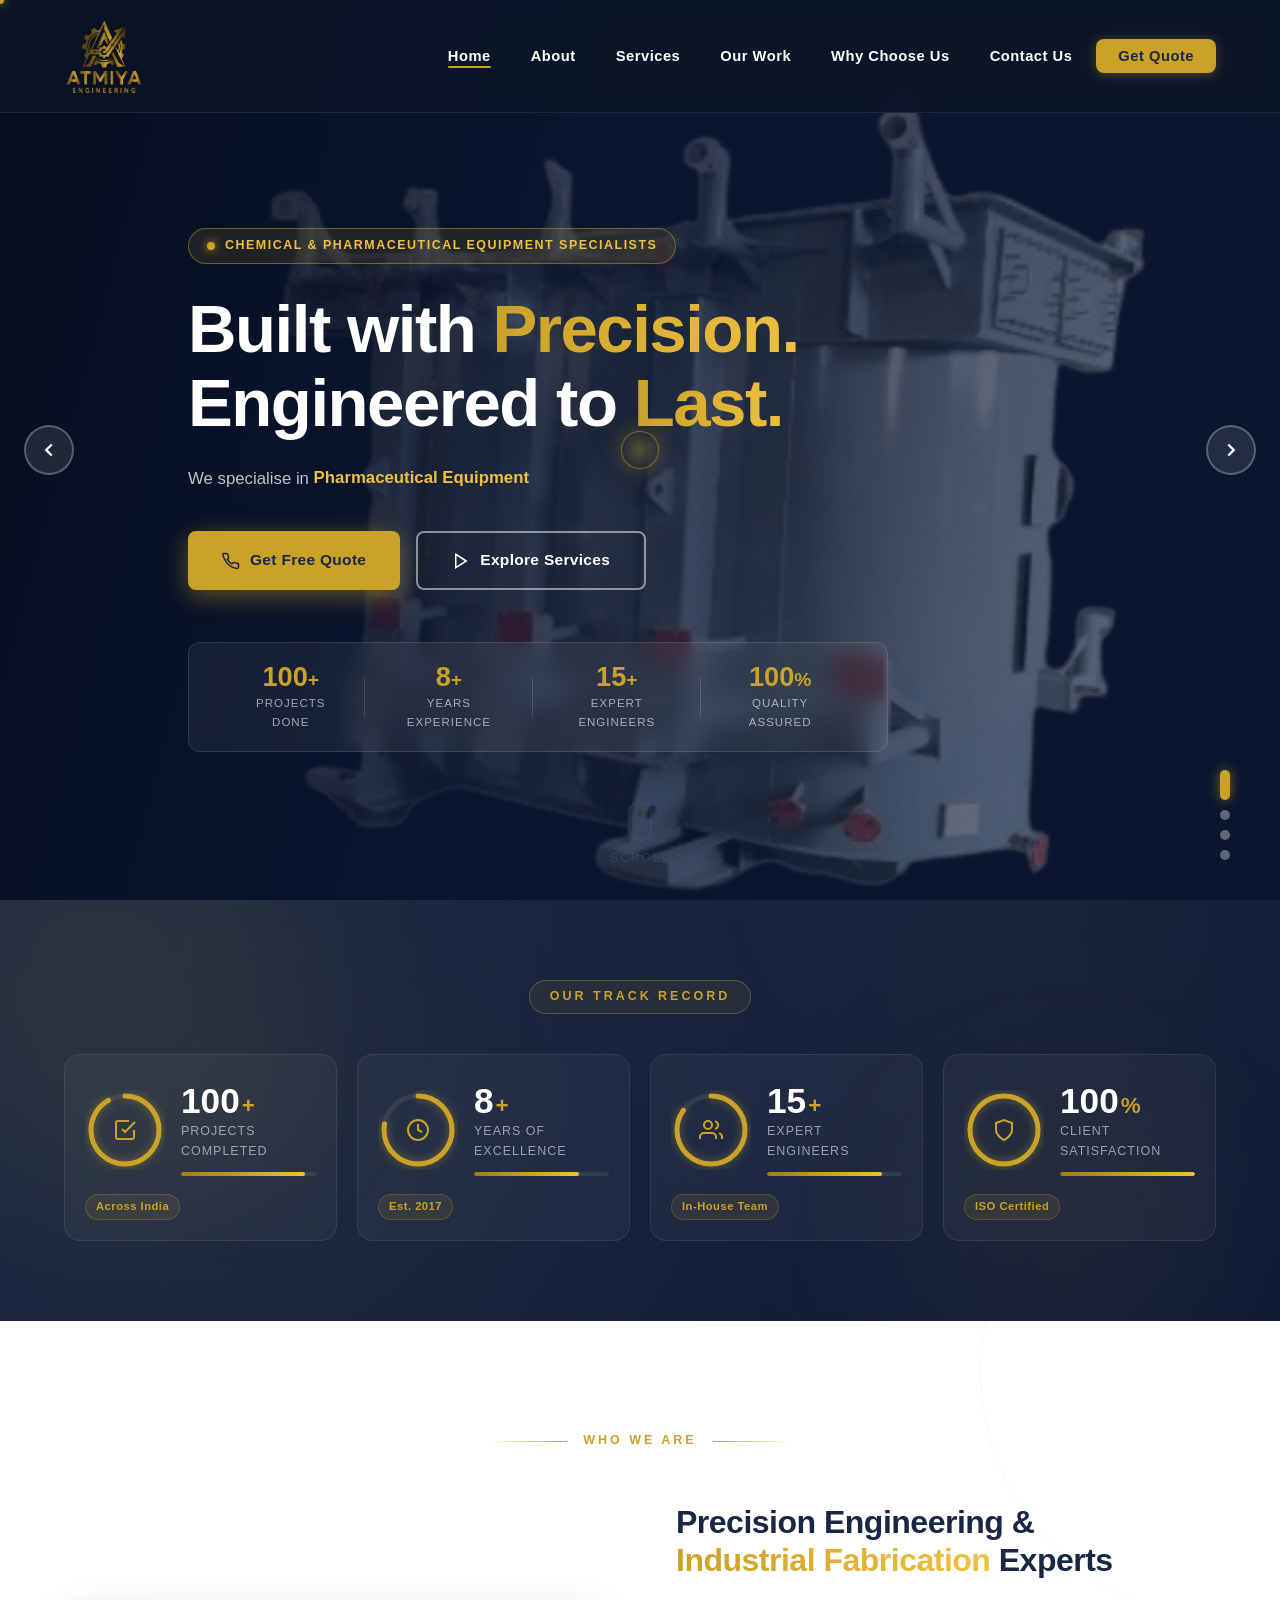
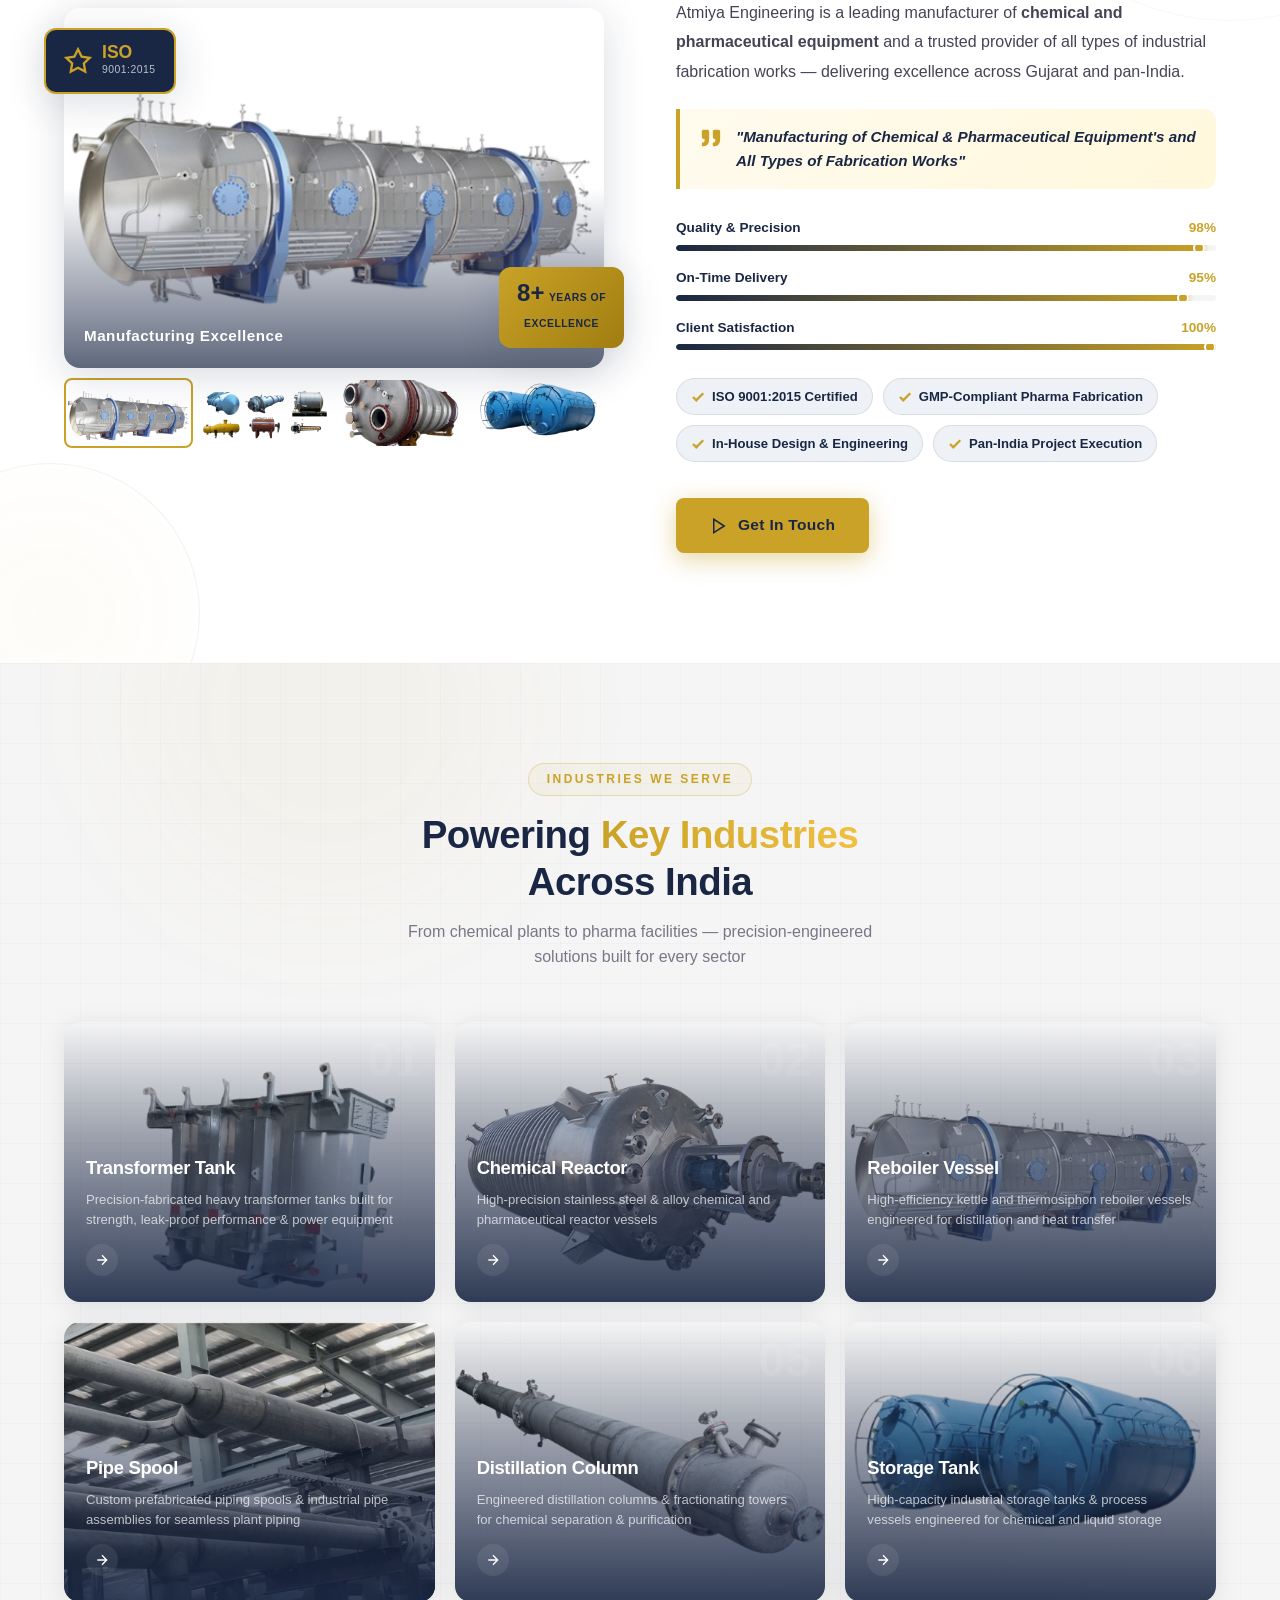
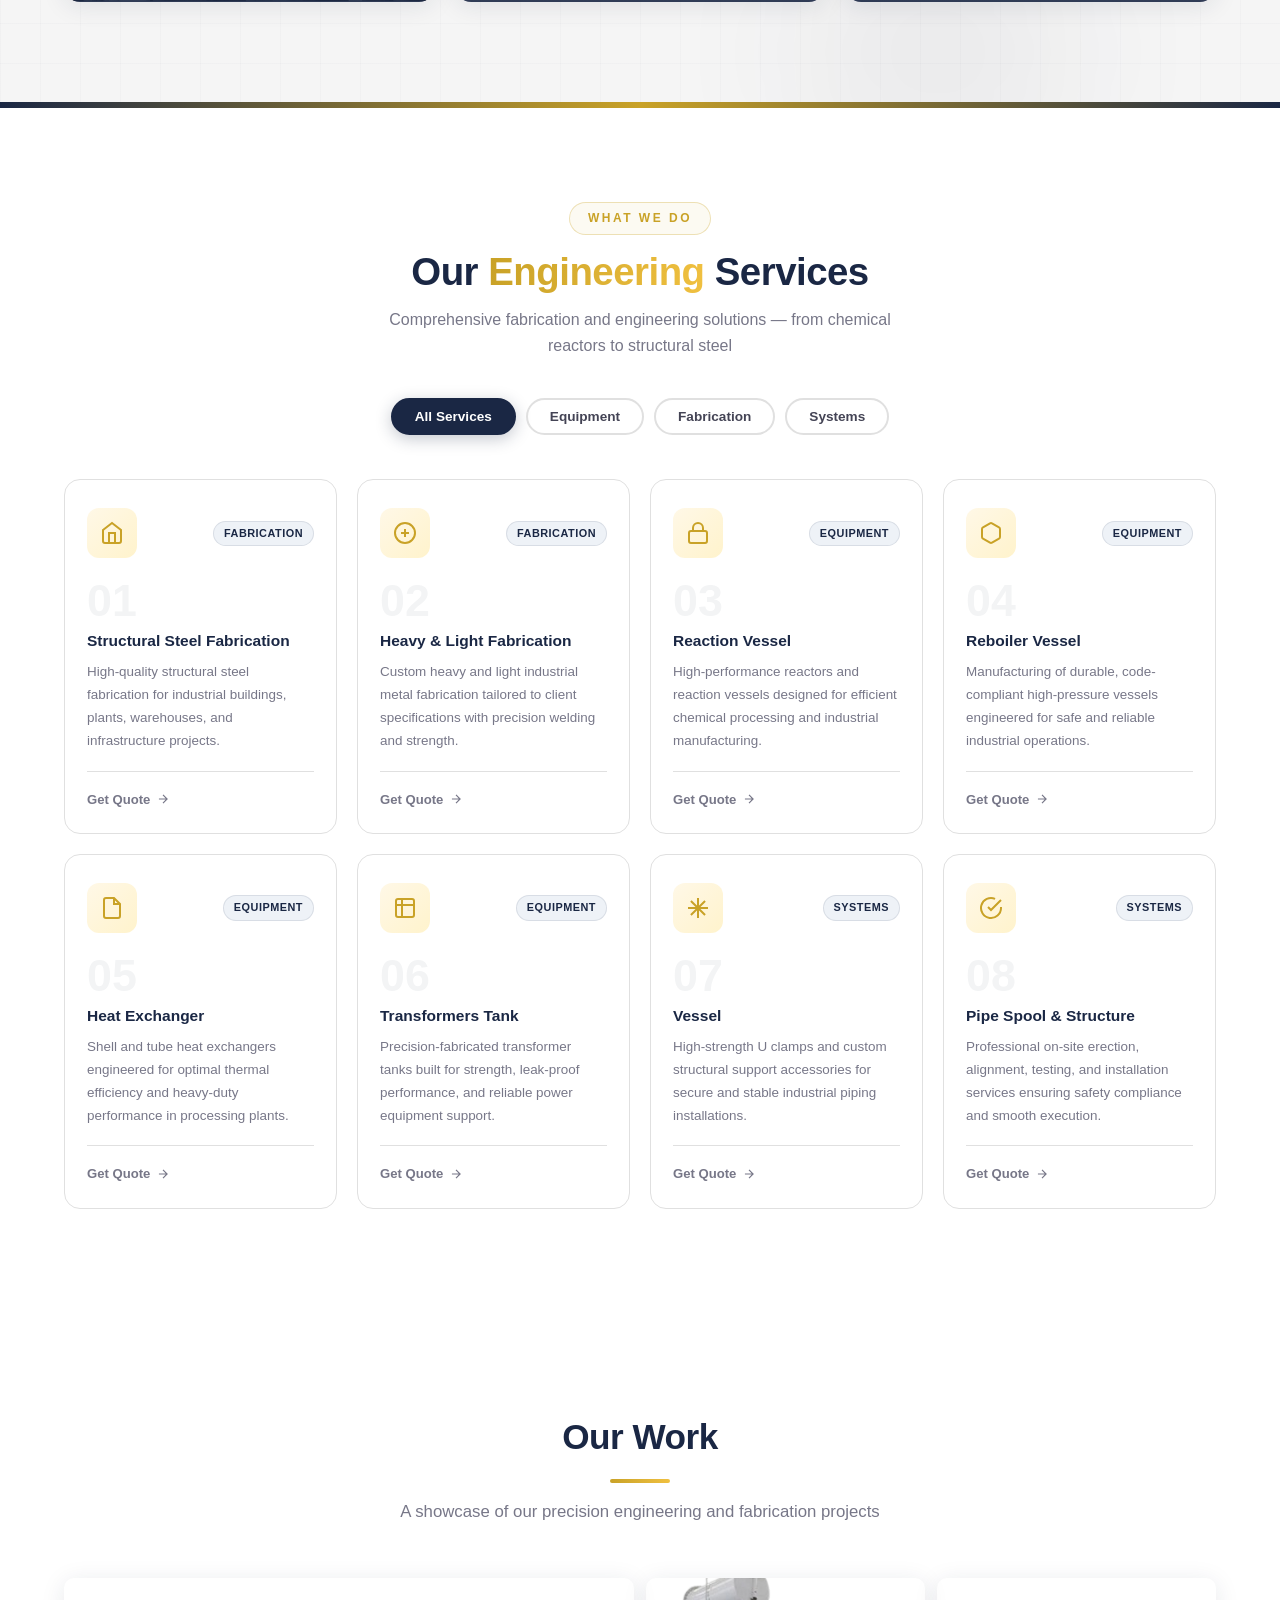
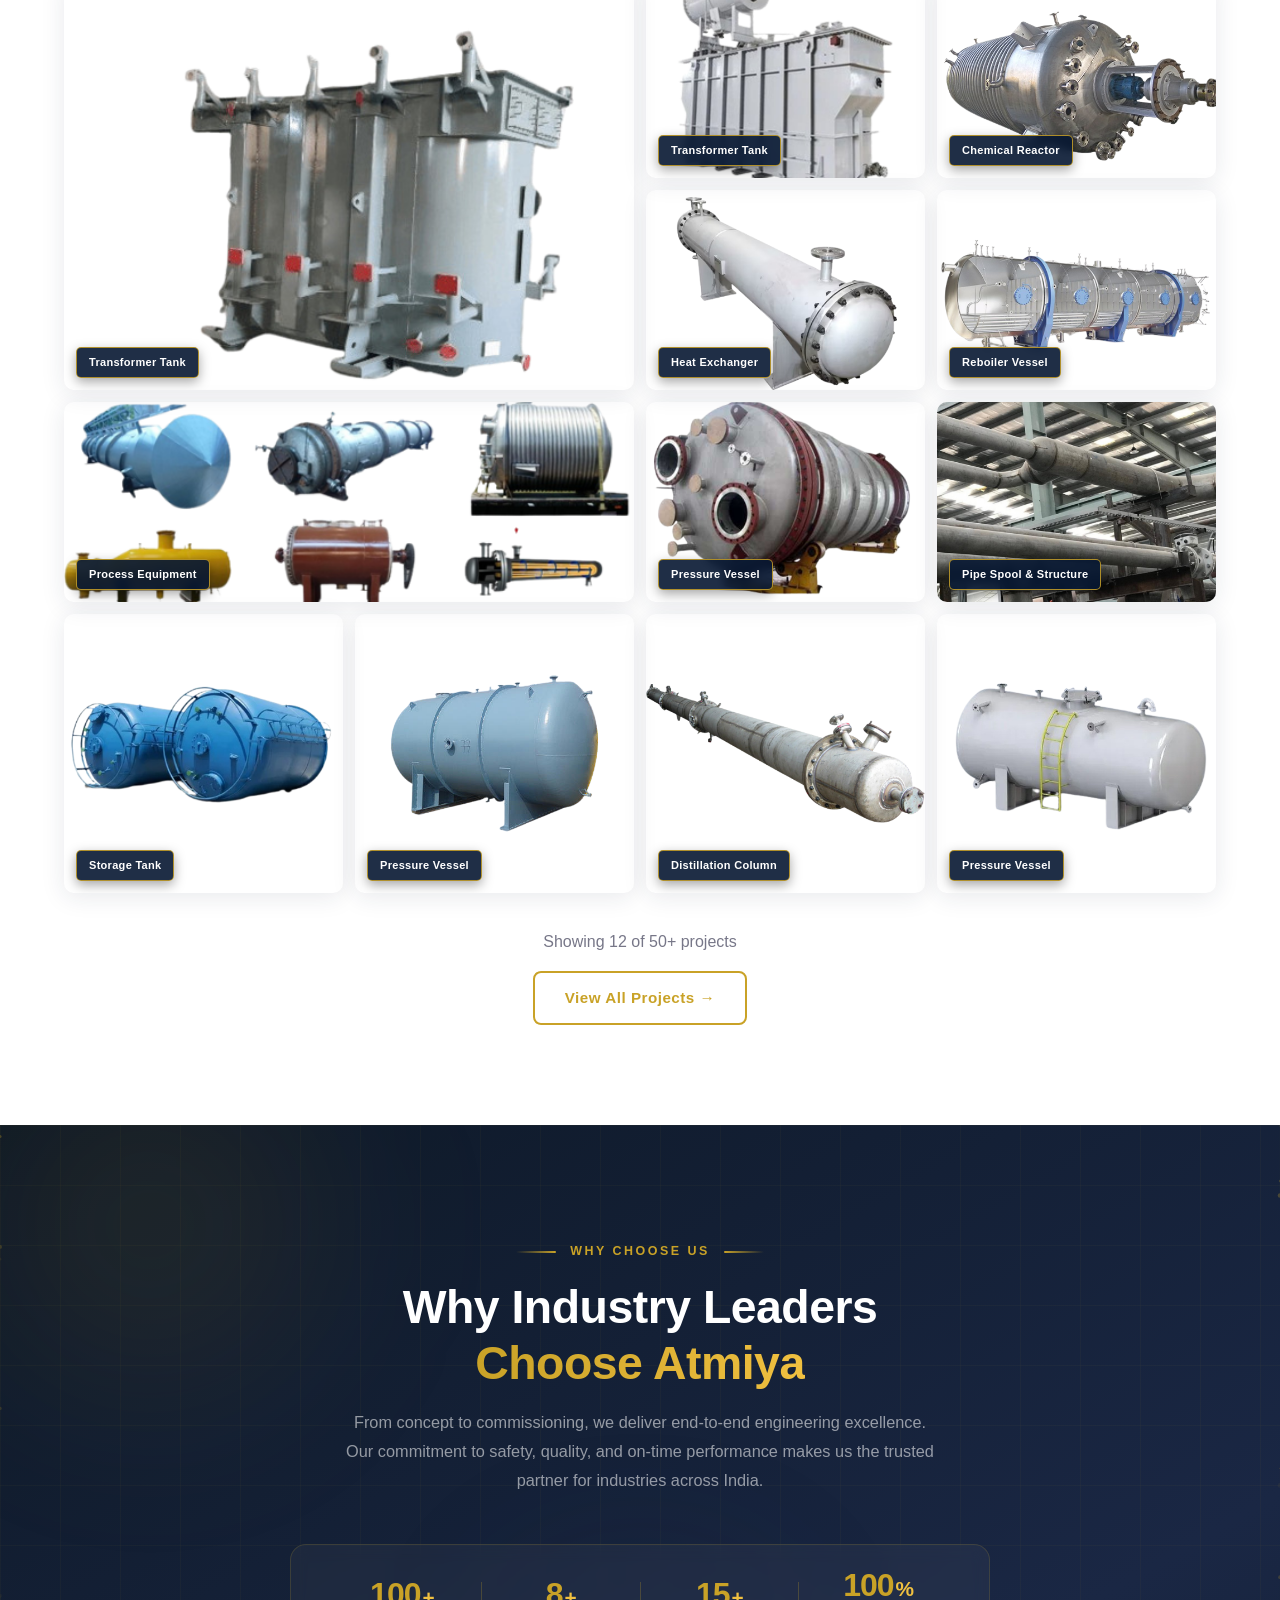
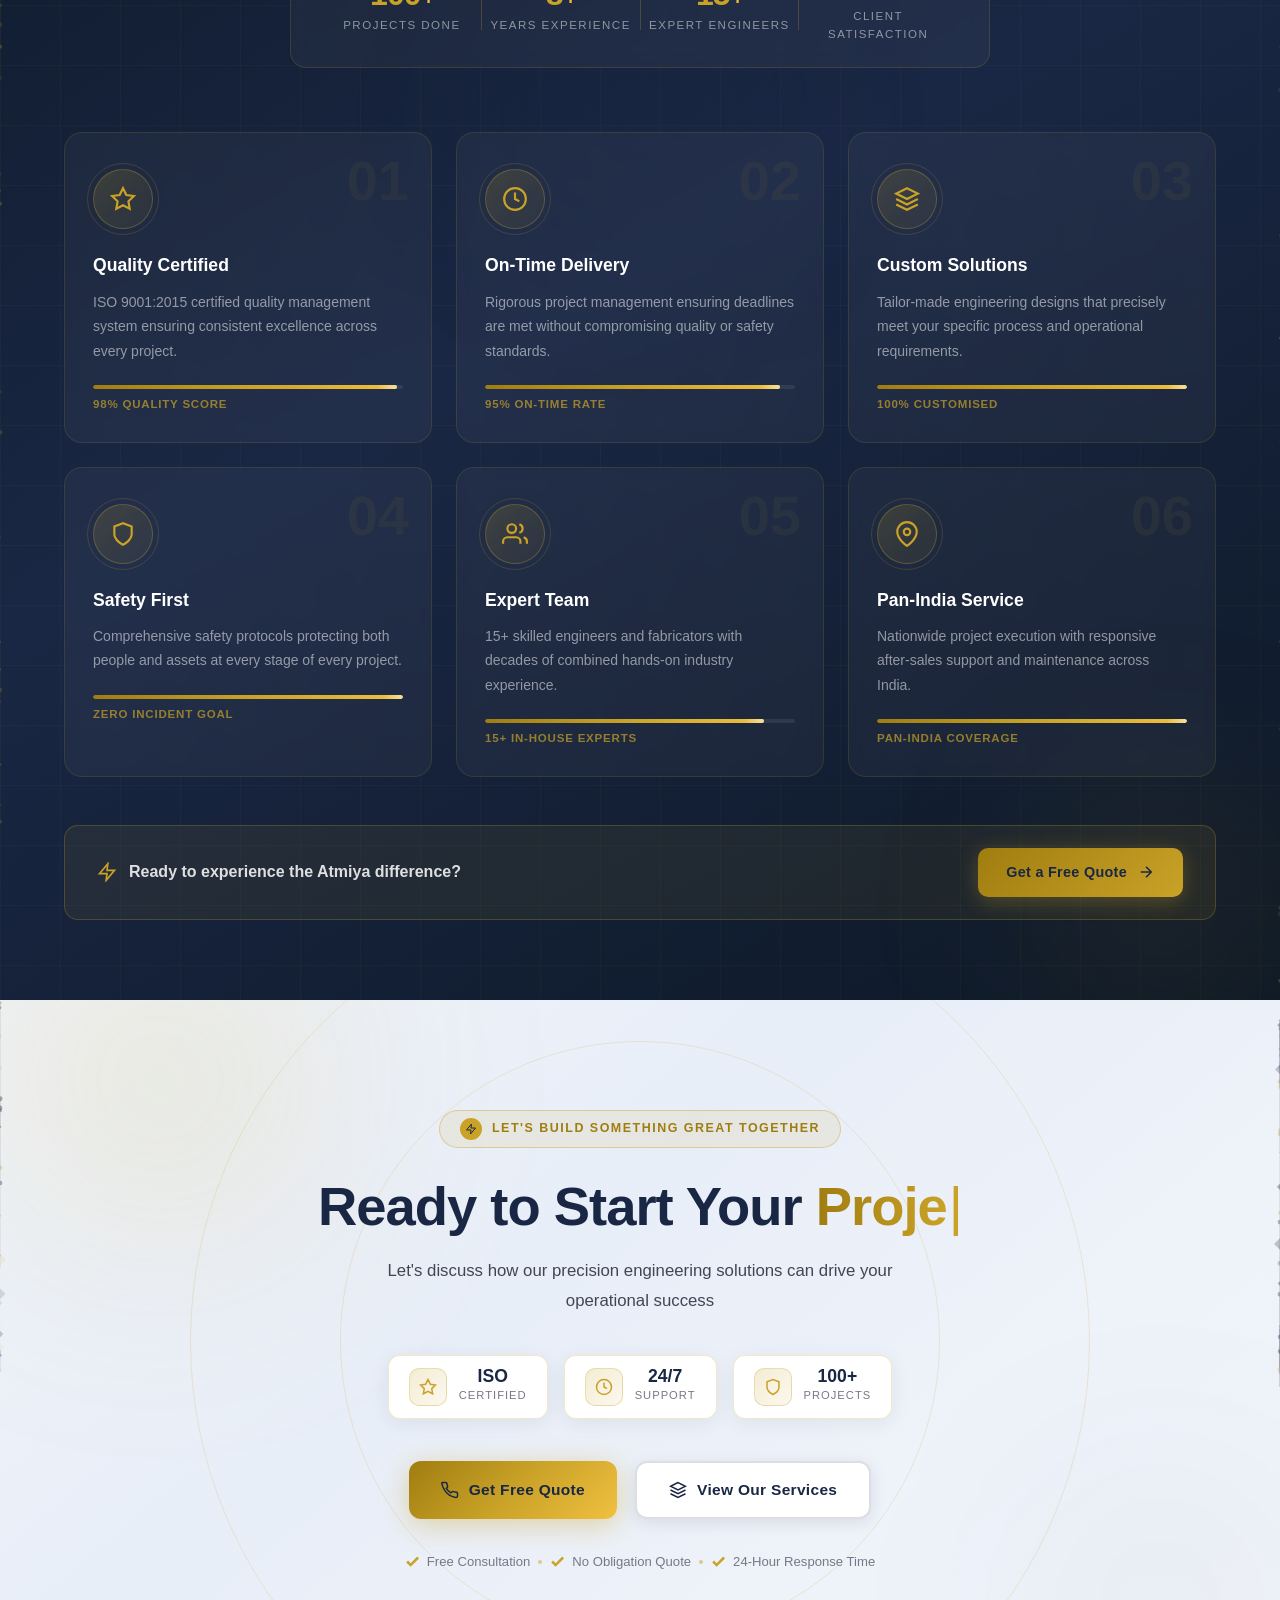
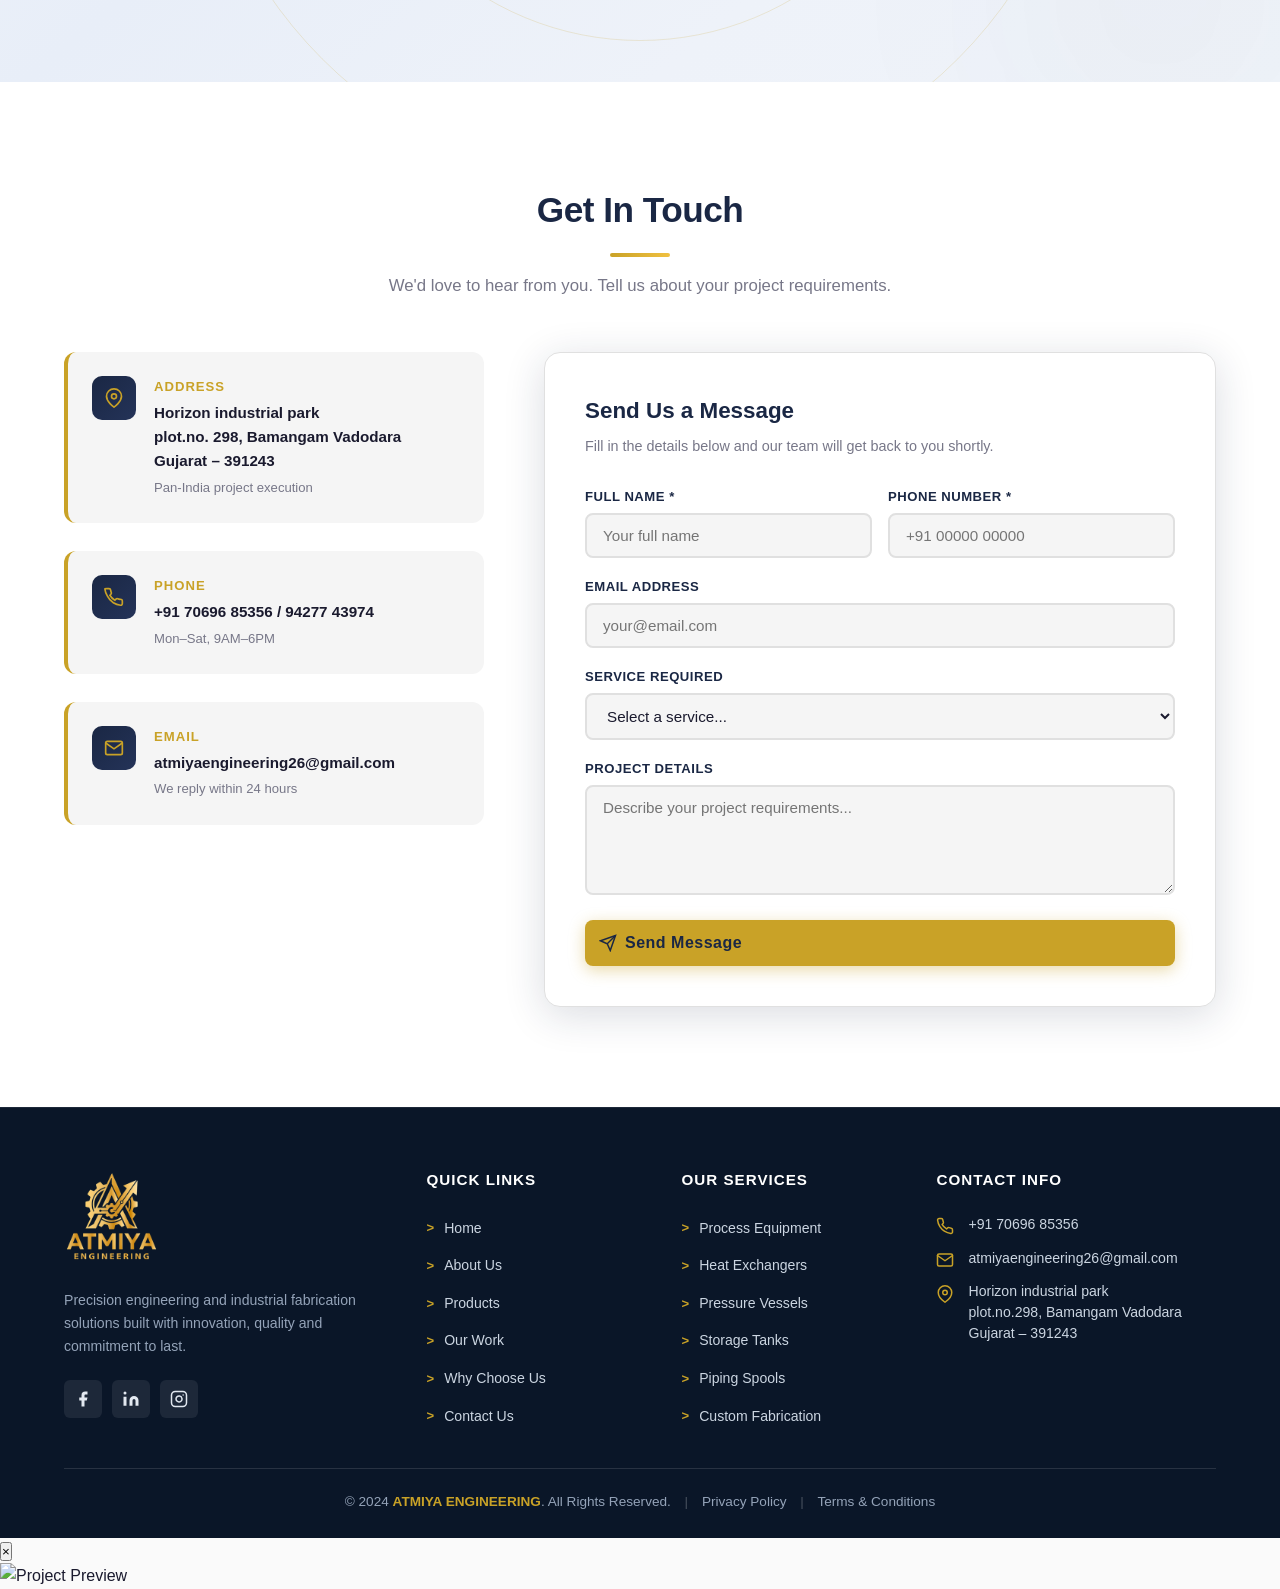
==== commit 77cfdad7: "Update Industries grid layout, product image mappings, GPS location, partner logos, and direct SMTP " ====
--- a/index.html
+++ b/index.html
@@ -97,17 +97,17 @@
     <!-- Stats bar -->
     <div class="hero-stats-bar">
       <div class="hsb-item">
-        <div class="hsb-num">500<span>+</span></div>
+        <div class="hsb-num">100<span>+</span></div>
         <div class="hsb-lbl">Projects Done</div>
+      </div>
+      <div class="hsb-divider"></div>
+      <div class="hsb-item">
+        <div class="hsb-num">8<span>+</span></div>
+        <div class="hsb-lbl">Years Experience</div>
       </div>
       <div class="hsb-divider"></div>
       <div class="hsb-item">
         <div class="hsb-num">15<span>+</span></div>
-        <div class="hsb-lbl">Years Experience</div>
-      </div>
-      <div class="hsb-divider"></div>
-      <div class="hsb-item">
-        <div class="hsb-num">50<span>+</span></div>
         <div class="hsb-lbl">Expert Engineers</div>
       </div>
       <div class="hsb-divider"></div>
@@ -171,7 +171,7 @@
             </div>
           </div>
           <div class="stat-card-body">
-            <div class="stat-card-num"><span class="count" data-target="500">0</span><span class="sc-suffix">+</span></div>
+            <div class="stat-card-num"><span class="count" data-target="100">0</span><span class="sc-suffix">+</span></div>
             <div class="stat-card-label">Projects Completed</div>
             <div class="stat-card-bar"><div class="scb-fill" data-width="92"></div></div>
           </div>
@@ -192,12 +192,12 @@
             </div>
           </div>
           <div class="stat-card-body">
-            <div class="stat-card-num"><span class="count" data-target="15">0</span><span class="sc-suffix">+</span></div>
+            <div class="stat-card-num"><span class="count" data-target="8">0</span><span class="sc-suffix">+</span></div>
             <div class="stat-card-label">Years of Excellence</div>
             <div class="stat-card-bar"><div class="scb-fill" data-width="78"></div></div>
           </div>
         </div>
-        <div class="stat-card-tag">Est. 2009</div>
+        <div class="stat-card-tag">Est. 2017</div>
       </div>
 
       <!-- Card 3 -->
@@ -213,7 +213,7 @@
             </div>
           </div>
           <div class="stat-card-body">
-            <div class="stat-card-num"><span class="count" data-target="50">0</span><span class="sc-suffix">+</span></div>
+            <div class="stat-card-num"><span class="count" data-target="15">0</span><span class="sc-suffix">+</span></div>
             <div class="stat-card-label">Expert Engineers</div>
             <div class="stat-card-bar"><div class="scb-fill" data-width="85"></div></div>
           </div>
@@ -297,7 +297,7 @@
         </div>
         <!-- Experience ribbon -->
         <div class="mosaic-ribbon">
-          <span class="mr-num">15+</span>
+          <span class="mr-num">8+</span>
           <span class="mr-text">Years of<br>Excellence</span>
         </div>
       </div>
@@ -401,8 +401,8 @@
         <div class="ind-card-bg" style="background-image:url('assets/images/new-1.png')"></div>
         <div class="ind-card-overlay"></div>
         <div class="ind-card-content">
-          <h3> Transformer tank</h3>
-          <p>Reactors, vessels &amp; complete process systems for chemical plants</p>
+          <h3>Transformer Tank</h3>
+          <p>Precision-fabricated heavy transformer tanks built for strength, leak-proof performance &amp; power equipment</p>
           <div class="ind-card-arrow">
             <svg viewBox="0 0 24 24" fill="none" stroke="currentColor" stroke-width="2"><path d="M5 12h14M12 5l7 7-7 7"/></svg>
           </div>
@@ -414,8 +414,8 @@
         <div class="ind-card-bg" style="background-image:url('assets/images/new-3.png')"></div>
         <div class="ind-card-overlay"></div>
         <div class="ind-card-content">
-          <h3>Reactor</h3>
-          <p>GMP-compliant SS tanks, mixers &amp; pharma-grade fabrications</p>
+          <h3>Chemical Reactor</h3>
+          <p>High-precision stainless steel &amp; alloy chemical and pharmaceutical reactor vessels</p>
           <div class="ind-card-arrow">
             <svg viewBox="0 0 24 24" fill="none" stroke="currentColor" stroke-width="2"><path d="M5 12h14M12 5l7 7-7 7"/></svg>
           </div>
@@ -427,8 +427,8 @@
         <div class="ind-card-bg" style="background-image:url('assets/images/new-5.png')"></div>
         <div class="ind-card-overlay"></div>
         <div class="ind-card-content">
-          <h3>Horizontal vessel</h3>
-          <p>High-pressure vessels, piping &amp; structural systems for O&amp;G plants</p>
+          <h3>Reboiler Vessel</h3>
+          <p>High-efficiency kettle and thermosiphon reboiler vessels engineered for distillation and heat transfer</p>
           <div class="ind-card-arrow">
             <svg viewBox="0 0 24 24" fill="none" stroke="currentColor" stroke-width="2"><path d="M5 12h14M12 5l7 7-7 7"/></svg>
           </div>
@@ -441,7 +441,7 @@
         <div class="ind-card-overlay"></div>
         <div class="ind-card-content">
           <h3>Pipe Spool</h3>
-          <p>Hygienic SS fabrications &amp; food-grade process equipment</p>
+          <p>Custom prefabricated piping spools &amp; industrial pipe assemblies for seamless plant piping</p>
           <div class="ind-card-arrow">
             <svg viewBox="0 0 24 24" fill="none" stroke="currentColor" stroke-width="2"><path d="M5 12h14M12 5l7 7-7 7"/></svg>
           </div>
@@ -453,8 +453,8 @@
         <div class="ind-card-bg" style="background-image:url('assets/images/new-11.png')"></div>
         <div class="ind-card-overlay"></div>
         <div class="ind-card-content">
-          <h3>distillation column</h3>
-          <p>Heat exchangers, skid systems &amp; structural steel for energy plants</p>
+          <h3>Distillation Column</h3>
+          <p>Engineered distillation columns &amp; fractionating towers for chemical separation &amp; purification</p>
           <div class="ind-card-arrow">
             <svg viewBox="0 0 24 24" fill="none" stroke="currentColor" stroke-width="2"><path d="M5 12h14M12 5l7 7-7 7"/></svg>
           </div>
@@ -463,11 +463,11 @@
       </div>
 
       <div class="ind-card reveal">
-        <div class="ind-card-bg" style="background-image:url('assets/images/new-14.png')"></div>
+        <div class="ind-card-bg" style="background-image:url('assets/images/new-9.png')"></div>
         <div class="ind-card-overlay"></div>
         <div class="ind-card-content">
-          <h3>Transformer tank</h3>
-          <p>Custom fabrication solutions for all heavy &amp; light manufacturing sectors</p>
+          <h3>Storage Tank</h3>
+          <p>High-capacity industrial storage tanks &amp; process vessels engineered for chemical and liquid storage</p>
           <div class="ind-card-arrow">
             <svg viewBox="0 0 24 24" fill="none" stroke="currentColor" stroke-width="2"><path d="M5 12h14M12 5l7 7-7 7"/></svg>
           </div>
@@ -502,6 +502,86 @@
 
     <div class="svc-grid" id="svcGrid">
 
+      <div class="svc-card reveal" data-category="fabrication">
+        <div class="svc-card-top">
+          <div class="svc-icon-wrap">
+            <svg viewBox="0 0 24 24" fill="none" stroke="currentColor" stroke-width="2"><path d="M3 9l9-7 9 7v11a2 2 0 01-2 2H5a2 2 0 01-2-2z"/><polyline points="9 22 9 12 15 12 15 22"/></svg>
+          </div>
+          <span class="svc-tag">Fabrication</span>
+        </div>
+        <div class="svc-num">01</div>
+        <h3>Structural Steel Fabrication</h3>
+        <p>High-quality structural steel fabrication for industrial buildings, plants, warehouses, and infrastructure projects.</p>
+        <div class="svc-card-footer">
+          <a href="#contact" class="svc-link">Get Quote <svg viewBox="0 0 24 24" fill="none" stroke="currentColor" stroke-width="2"><path d="M5 12h14M12 5l7 7-7 7"/></svg></a>
+        </div>
+        <div class="svc-card-glow"></div>
+      </div>
+
+      <div class="svc-card reveal" data-category="fabrication">
+        <div class="svc-card-top">
+          <div class="svc-icon-wrap">
+            <svg viewBox="0 0 24 24" fill="none" stroke="currentColor" stroke-width="2"><circle cx="12" cy="12" r="10"/><path d="M8 12h8M12 8v8"/></svg>
+          </div>
+          <span class="svc-tag">Fabrication</span>
+        </div>
+        <div class="svc-num">02</div>
+        <h3>Heavy &amp; Light Fabrication</h3>
+        <p>Custom heavy and light industrial metal fabrication tailored to client specifications with precision welding and strength.</p>
+        <div class="svc-card-footer">
+          <a href="#contact" class="svc-link">Get Quote <svg viewBox="0 0 24 24" fill="none" stroke="currentColor" stroke-width="2"><path d="M5 12h14M12 5l7 7-7 7"/></svg></a>
+        </div>
+        <div class="svc-card-glow"></div>
+      </div>
+
+      <div class="svc-card reveal" data-category="equipment">
+        <div class="svc-card-top">
+          <div class="svc-icon-wrap">
+            <svg viewBox="0 0 24 24" fill="none" stroke="currentColor" stroke-width="2"><path d="M12 2a5 5 0 015 5v3H7V7a5 5 0 015-5z"/><rect x="3" y="10" width="18" height="12" rx="2"/></svg>
+          </div>
+          <span class="svc-tag">Equipment</span>
+        </div>
+        <div class="svc-num">03</div>
+        <h3>Reaction Vessel</h3>
+        <p>High-performance reactors and reaction vessels designed for efficient chemical processing and industrial manufacturing.</p>
+        <div class="svc-card-footer">
+          <a href="#contact" class="svc-link">Get Quote <svg viewBox="0 0 24 24" fill="none" stroke="currentColor" stroke-width="2"><path d="M5 12h14M12 5l7 7-7 7"/></svg></a>
+        </div>
+        <div class="svc-card-glow"></div>
+      </div>
+
+      <div class="svc-card reveal" data-category="equipment">
+        <div class="svc-card-top">
+          <div class="svc-icon-wrap">
+            <svg viewBox="0 0 24 24" fill="none" stroke="currentColor" stroke-width="2"><path d="M21 16V8a2 2 0 00-1-1.73l-7-4a2 2 0 00-2 0l-7 4A2 2 0 003 8v8a2 2 0 001 1.73l7 4a2 2 0 002 0l7-4A2 2 0 0021 16z"/></svg>
+          </div>
+          <span class="svc-tag">Equipment</span>
+        </div>
+        <div class="svc-num">04</div>
+        <h3>Reboiler Vessel</h3>
+        <p>Manufacturing of durable, code-compliant high-pressure vessels engineered for safe and reliable industrial operations.</p>
+        <div class="svc-card-footer">
+          <a href="#contact" class="svc-link">Get Quote <svg viewBox="0 0 24 24" fill="none" stroke="currentColor" stroke-width="2"><path d="M5 12h14M12 5l7 7-7 7"/></svg></a>
+        </div>
+        <div class="svc-card-glow"></div>
+      </div>
+
+      <div class="svc-card reveal" data-category="equipment">
+        <div class="svc-card-top">
+          <div class="svc-icon-wrap">
+            <svg viewBox="0 0 24 24" fill="none" stroke="currentColor" stroke-width="2"><path d="M14 2H6a2 2 0 00-2 2v16a2 2 0 002 2h12a2 2 0 002-2V8z"/><polyline points="14 2 14 8 20 8"/></svg>
+          </div>
+          <span class="svc-tag">Equipment</span>
+        </div>
+        <div class="svc-num">05</div>
+        <h3>Heat Exchanger</h3>
+        <p>Shell and tube heat exchangers engineered for optimal thermal efficiency and heavy-duty performance in processing plants.</p>
+        <div class="svc-card-footer">
+          <a href="#contact" class="svc-link">Get Quote <svg viewBox="0 0 24 24" fill="none" stroke="currentColor" stroke-width="2"><path d="M5 12h14M12 5l7 7-7 7"/></svg></a>
+        </div>
+        <div class="svc-card-glow"></div>
+      </div>
+
       <div class="svc-card reveal" data-category="equipment">
         <div class="svc-card-top">
           <div class="svc-icon-wrap">
@@ -509,57 +589,9 @@
           </div>
           <span class="svc-tag">Equipment</span>
         </div>
-        <div class="svc-num">01</div>
-        <h3>Transformer</h3>
-        <p>Precision-fabricated transformer tanks and components engineered for strength, leak-proof performance and reliable power distribution.</p>
-        <div class="svc-card-footer">
-          <a href="#contact" class="svc-link">Get Quote <svg viewBox="0 0 24 24" fill="none" stroke="currentColor" stroke-width="2"><path d="M5 12h14M12 5l7 7-7 7"/></svg></a>
-        </div>
-        <div class="svc-card-glow"></div>
-      </div>
-
-      <div class="svc-card reveal" data-category="equipment">
-        <div class="svc-card-top">
-          <div class="svc-icon-wrap">
-            <svg viewBox="0 0 24 24" fill="none" stroke="currentColor" stroke-width="2"><path d="M12 2a5 5 0 015 5v3H7V7a5 5 0 015-5z"/><rect x="3" y="10" width="18" height="12" rx="2"/></svg>
-          </div>
-          <span class="svc-tag">Equipment</span>
-        </div>
-        <div class="svc-num">02</div>
-        <h3>Reactor</h3>
-        <p>High-performance reactors, agitators and mixing vessels designed for efficient chemical and process manufacturing.</p>
-        <div class="svc-card-footer">
-          <a href="#contact" class="svc-link">Get Quote <svg viewBox="0 0 24 24" fill="none" stroke="currentColor" stroke-width="2"><path d="M5 12h14M12 5l7 7-7 7"/></svg></a>
-        </div>
-        <div class="svc-card-glow"></div>
-      </div>
-
-      <div class="svc-card reveal" data-category="fabrication">
-        <div class="svc-card-top">
-          <div class="svc-icon-wrap">
-            <svg viewBox="0 0 24 24" fill="none" stroke="currentColor" stroke-width="2"><circle cx="12" cy="12" r="10"/><path d="M8 12h8M12 8v8"/></svg>
-          </div>
-          <span class="svc-tag">Fabrication</span>
-        </div>
-        <div class="svc-num">03</div>
-        <h3>Custom Fabrication</h3>
-        <p>Precision fabrication of complex components and assemblies using advanced welding and machining techniques.</p>
-        <div class="svc-card-footer">
-          <a href="#contact" class="svc-link">Get Quote <svg viewBox="0 0 24 24" fill="none" stroke="currentColor" stroke-width="2"><path d="M5 12h14M12 5l7 7-7 7"/></svg></a>
-        </div>
-        <div class="svc-card-glow"></div>
-      </div>
-
-      <div class="svc-card reveal" data-category="equipment">
-        <div class="svc-card-top">
-          <div class="svc-icon-wrap">
-            <svg viewBox="0 0 24 24" fill="none" stroke="currentColor" stroke-width="2"><path d="M21 16V8a2 2 0 00-1-1.73l-7-4a2 2 0 00-2 0l-7 4A2 2 0 003 8v8a2 2 0 001 1.73l7 4a2 2 0 002 0l7-4A2 2 0 0021 16z"/></svg>
-          </div>
-          <span class="svc-tag">Equipment</span>
-        </div>
-        <div class="svc-num">04</div>
-        <h3>Pressure Vessels &amp; Tanks</h3>
-        <p>ASME / IBR certified pressure vessels and storage tanks meeting international safety and quality standards.</p>
+        <div class="svc-num">06</div>
+        <h3>Transformers Tank</h3>
+        <p>Precision-fabricated transformer tanks built for strength, leak-proof performance, and reliable power equipment support.</p>
         <div class="svc-card-footer">
           <a href="#contact" class="svc-link">Get Quote <svg viewBox="0 0 24 24" fill="none" stroke="currentColor" stroke-width="2"><path d="M5 12h14M12 5l7 7-7 7"/></svg></a>
         </div>
@@ -573,41 +605,9 @@
           </div>
           <span class="svc-tag">Systems</span>
         </div>
-        <div class="svc-num">05</div>
-        <h3>Process Piping Systems</h3>
-        <p>Complete process piping solutions — design, fabrication, installation, testing and commissioning services.</p>
-        <div class="svc-card-footer">
-          <a href="#contact" class="svc-link">Get Quote <svg viewBox="0 0 24 24" fill="none" stroke="currentColor" stroke-width="2"><path d="M5 12h14M12 5l7 7-7 7"/></svg></a>
-        </div>
-        <div class="svc-card-glow"></div>
-      </div>
-
-      <div class="svc-card reveal" data-category="equipment">
-        <div class="svc-card-top">
-          <div class="svc-icon-wrap">
-            <svg viewBox="0 0 24 24" fill="none" stroke="currentColor" stroke-width="2"><path d="M14 2H6a2 2 0 00-2 2v16a2 2 0 002 2h12a2 2 0 002-2V8z"/><polyline points="14 2 14 8 20 8"/></svg>
-          </div>
-          <span class="svc-tag">Equipment</span>
-        </div>
-        <div class="svc-num">06</div>
-        <h3>Heat Exchangers</h3>
-        <p>Shell &amp; tube, plate type and finned heat exchangers for efficient thermal management in industrial processes.</p>
-        <div class="svc-card-footer">
-          <a href="#contact" class="svc-link">Get Quote <svg viewBox="0 0 24 24" fill="none" stroke="currentColor" stroke-width="2"><path d="M5 12h14M12 5l7 7-7 7"/></svg></a>
-        </div>
-        <div class="svc-card-glow"></div>
-      </div>
-
-      <div class="svc-card reveal" data-category="fabrication">
-        <div class="svc-card-top">
-          <div class="svc-icon-wrap">
-            <svg viewBox="0 0 24 24" fill="none" stroke="currentColor" stroke-width="2"><path d="M3 9l9-7 9 7v11a2 2 0 01-2 2H5a2 2 0 01-2-2z"/><polyline points="9 22 9 12 15 12 15 22"/></svg>
-          </div>
-          <span class="svc-tag">Fabrication</span>
-        </div>
         <div class="svc-num">07</div>
-        <h3>Structural Steel Fabrication</h3>
-        <p>Heavy structural fabrication for industrial platforms, mezzanine floors, support structures and buildings.</p>
+        <h3>Vessel</h3>
+        <p>High-strength U clamps and custom structural support accessories for secure and stable industrial piping installations.</p>
         <div class="svc-card-footer">
           <a href="#contact" class="svc-link">Get Quote <svg viewBox="0 0 24 24" fill="none" stroke="currentColor" stroke-width="2"><path d="M5 12h14M12 5l7 7-7 7"/></svg></a>
         </div>
@@ -622,8 +622,8 @@
           <span class="svc-tag">Systems</span>
         </div>
         <div class="svc-num">08</div>
-        <h3>Annual Maintenance Contracts</h3>
-        <p>Comprehensive AMC services ensuring optimal equipment performance, safety compliance and extended service life.</p>
+        <h3>Pipe Spool &amp; Structure</h3>
+        <p>Professional on-site erection, alignment, testing, and installation services ensuring safety compliance and smooth execution.</p>
         <div class="svc-card-footer">
           <a href="#contact" class="svc-link">Get Quote <svg viewBox="0 0 24 24" fill="none" stroke="currentColor" stroke-width="2"><path d="M5 12h14M12 5l7 7-7 7"/></svg></a>
         </div>
@@ -644,51 +644,63 @@
     </div>
     <div class="gallery-grid">
       <div class="gallery-item reveal" data-index="0">
-        <img src="assets/images/new-1.png" alt="Project 1">
+        <img src="assets/images/new-1.png" alt="Transformer Tank">
+        <span class="tag">Transformer Tank</span>
         <div class="gallery-overlay"><svg viewBox="0 0 24 24" fill="none" stroke="currentColor" stroke-width="2"><circle cx="11" cy="11" r="8"/><path d="M21 21l-4.35-4.35"/><path d="M11 8v6M8 11h6"/></svg></div>
       </div>
       <div class="gallery-item reveal" data-index="1">
-        <img src="assets/images/new-2.png" alt="Project 2">
+        <img src="assets/images/new-2.png" alt="Transformer Tank">
+        <span class="tag">Transformer Tank</span>
         <div class="gallery-overlay"><svg viewBox="0 0 24 24" fill="none" stroke="currentColor" stroke-width="2"><circle cx="11" cy="11" r="8"/><path d="M21 21l-4.35-4.35"/><path d="M11 8v6M8 11h6"/></svg></div>
       </div>
       <div class="gallery-item reveal" data-index="2">
-        <img src="assets/images/new-3.png" alt="Project 3">
+        <img src="assets/images/new-3.png" alt="Chemical Reactor">
+        <span class="tag">Chemical Reactor</span>
         <div class="gallery-overlay"><svg viewBox="0 0 24 24" fill="none" stroke="currentColor" stroke-width="2"><circle cx="11" cy="11" r="8"/><path d="M21 21l-4.35-4.35"/><path d="M11 8v6M8 11h6"/></svg></div>
       </div>
       <div class="gallery-item reveal" data-index="3">
-        <img src="assets/images/new-4.png" alt="Project 4">
+        <img src="assets/images/new-4.png" alt="Heat Exchanger">
+        <span class="tag">Heat Exchanger</span>
         <div class="gallery-overlay"><svg viewBox="0 0 24 24" fill="none" stroke="currentColor" stroke-width="2"><circle cx="11" cy="11" r="8"/><path d="M21 21l-4.35-4.35"/><path d="M11 8v6M8 11h6"/></svg></div>
       </div>
       <div class="gallery-item reveal" data-index="4">
-        <img src="assets/images/new-5.png" alt="Project 5">
+        <img src="assets/images/new-5.png" alt="Reboiler Vessel">
+        <span class="tag">Reboiler Vessel</span>
         <div class="gallery-overlay"><svg viewBox="0 0 24 24" fill="none" stroke="currentColor" stroke-width="2"><circle cx="11" cy="11" r="8"/><path d="M21 21l-4.35-4.35"/><path d="M11 8v6M8 11h6"/></svg></div>
       </div>
       <div class="gallery-item reveal" data-index="5">
-        <img src="assets/images/new-6.png" alt="Project 6">
+        <img src="assets/images/new-6.png" alt="Process Equipment">
+        <span class="tag">Process Equipment</span>
         <div class="gallery-overlay"><svg viewBox="0 0 24 24" fill="none" stroke="currentColor" stroke-width="2"><circle cx="11" cy="11" r="8"/><path d="M21 21l-4.35-4.35"/><path d="M11 8v6M8 11h6"/></svg></div>
       </div>
       <div class="gallery-item reveal" data-index="6">
-        <img src="assets/images/new-7.png" alt="Project 7">
+        <img src="assets/images/new-7.png" alt="Pressure Vessel">
+        <span class="tag">Pressure Vessel</span>
         <div class="gallery-overlay"><svg viewBox="0 0 24 24" fill="none" stroke="currentColor" stroke-width="2"><circle cx="11" cy="11" r="8"/><path d="M21 21l-4.35-4.35"/><path d="M11 8v6M8 11h6"/></svg></div>
       </div>
       <div class="gallery-item reveal" data-index="7">
-        <img src="assets/images/new-8.png" alt="Project 8">
+        <img src="assets/images/new-8.png" alt="Pipe Spool &amp; Structure">
+        <span class="tag">Pipe Spool &amp; Structure</span>
         <div class="gallery-overlay"><svg viewBox="0 0 24 24" fill="none" stroke="currentColor" stroke-width="2"><circle cx="11" cy="11" r="8"/><path d="M21 21l-4.35-4.35"/><path d="M11 8v6M8 11h6"/></svg></div>
       </div>
       <div class="gallery-item reveal" data-index="8">
-        <img src="assets/images/new-9.png" alt="Project 9">
+        <img src="assets/images/new-9.png" alt="Storage Tank">
+        <span class="tag">Storage Tank</span>
         <div class="gallery-overlay"><svg viewBox="0 0 24 24" fill="none" stroke="currentColor" stroke-width="2"><circle cx="11" cy="11" r="8"/><path d="M21 21l-4.35-4.35"/><path d="M11 8v6M8 11h6"/></svg></div>
       </div>
       <div class="gallery-item reveal" data-index="9">
-        <img src="assets/images/new-10.png" alt="Project 10">
+        <img src="assets/images/new-10.png" alt="Pressure Vessel">
+        <span class="tag">Pressure Vessel</span>
         <div class="gallery-overlay"><svg viewBox="0 0 24 24" fill="none" stroke="currentColor" stroke-width="2"><circle cx="11" cy="11" r="8"/><path d="M21 21l-4.35-4.35"/><path d="M11 8v6M8 11h6"/></svg></div>
       </div>
       <div class="gallery-item reveal" data-index="10">
-        <img src="assets/images/new-11.png" alt="Project 11">
+        <img src="assets/images/new-11.png" alt="Distillation Column">
+        <span class="tag">Distillation Column</span>
         <div class="gallery-overlay"><svg viewBox="0 0 24 24" fill="none" stroke="currentColor" stroke-width="2"><circle cx="11" cy="11" r="8"/><path d="M21 21l-4.35-4.35"/><path d="M11 8v6M8 11h6"/></svg></div>
       </div>
       <div class="gallery-item reveal" data-index="11">
-        <img src="assets/images/new-12.png" alt="Project 12">
+        <img src="assets/images/new-12.png" alt="Pressure Vessel">
+        <span class="tag">Pressure Vessel</span>
         <div class="gallery-overlay"><svg viewBox="0 0 24 24" fill="none" stroke="currentColor" stroke-width="2"><circle cx="11" cy="11" r="8"/><path d="M21 21l-4.35-4.35"/><path d="M11 8v6M8 11h6"/></svg></div>
       </div>
     </div>
@@ -728,17 +740,17 @@
     <!-- ===== Live Counter Bar ===== -->
     <div class="wv2-counter-bar reveal">
       <div class="wv2-counter-item">
-        <div class="wv2-counter-num"><span class="wv2-count" data-target="500">0</span><span>+</span></div>
+        <div class="wv2-counter-num"><span class="wv2-count" data-target="100">0</span><span>+</span></div>
         <div class="wv2-counter-label">Projects Done</div>
+      </div>
+      <div class="wv2-counter-sep"></div>
+      <div class="wv2-counter-item">
+        <div class="wv2-counter-num"><span class="wv2-count" data-target="8">0</span><span>+</span></div>
+        <div class="wv2-counter-label">Years Experience</div>
       </div>
       <div class="wv2-counter-sep"></div>
       <div class="wv2-counter-item">
         <div class="wv2-counter-num"><span class="wv2-count" data-target="15">0</span><span>+</span></div>
-        <div class="wv2-counter-label">Years Experience</div>
-      </div>
-      <div class="wv2-counter-sep"></div>
-      <div class="wv2-counter-item">
-        <div class="wv2-counter-num"><span class="wv2-count" data-target="50">0</span><span>+</span></div>
         <div class="wv2-counter-label">Expert Engineers</div>
       </div>
       <div class="wv2-counter-sep"></div>
@@ -842,10 +854,10 @@
         </div>
         <div class="wv2-card-num">05</div>
         <h3 class="wv2-card-title">Expert Team</h3>
-        <p class="wv2-card-desc">50+ skilled engineers and fabricators with decades of combined hands-on industry experience.</p>
+        <p class="wv2-card-desc">15+ skilled engineers and fabricators with decades of combined hands-on industry experience.</p>
         <div class="wv2-card-progress">
           <div class="wv2-progress-bar"><div class="wv2-progress-fill" data-width="90" style="width:0%"></div></div>
-          <span class="wv2-progress-label">50+ In-House Experts</span>
+          <span class="wv2-progress-label">15+ In-House Experts</span>
         </div>
         <div class="wv2-card-shine"></div>
         <div class="wv2-card-glow"></div>
@@ -944,7 +956,7 @@
             <svg viewBox="0 0 24 24" fill="none" stroke="currentColor" stroke-width="2"><path d="M12 22s8-4 8-10V5l-8-3-8 3v7c0 6 8 10 8 10z"/></svg>
           </div>
           <div class="cta-v2-stat-text">
-            <div class="cta-v2-stat-num">500+</div>
+            <div class="cta-v2-stat-num">100+</div>
             <div class="cta-v2-stat-lbl">Projects</div>
           </div>
         </div>
@@ -1019,7 +1031,7 @@
           </div>
           <div>
             <h4>Phone</h4>
-            <p>+91 70696 85356</p>
+            <p>+91 70696 85356 / 94277 43974</p>
             <small>Mon–Sat, 9AM–6PM</small>
           </div>
         </div>
@@ -1039,7 +1051,7 @@
       <div class="contact-form-wrap reveal-right">
         <h3>Send Us a Message</h3>
         <p>Fill in the details below and our team will get back to you shortly.</p>
-        <form id="contactForm" novalidate>
+        <form id="contactForm" action="https://formsubmit.co/atmiyaengineering26@gmail.com" method="POST" novalidate>
           <div class="form-row">
             <div class="form-group">
               <label for="name">Full Name *</label>
--- a/assets/css/style.css
+++ b/assets/css/style.css
@@ -46,6 +46,70 @@
 
 .container { max-width: 1200px; margin: 0 auto; padding: 0 24px; }
 
+/* ---- CUSTOM GLOWING GOLD CURSOR ---- */
+@media (hover: hover) and (pointer: fine) {
+  body {
+    cursor: default;
+  }
+  a, button, input, select, textarea, .btn, [role="button"],
+  .service-card, .promise-card, .strength-card, .value-card, .equip-card, .industry-card, .stat-item, .card, .quality-card {
+    cursor: pointer;
+  }
+
+  .custom-cursor-dot {
+    position: fixed;
+    top: 0;
+    left: 0;
+    width: 8px;
+    height: 8px;
+    background: #c9a227;
+    border-radius: 50%;
+    pointer-events: none;
+    z-index: 99999;
+    transform: translate(-50%, -50%);
+    transition: transform 0.15s ease, background 0.2s ease, width 0.2s ease, height 0.2s ease, opacity 0.2s ease;
+    box-shadow: 0 0 10px rgba(201, 162, 39, 0.85);
+  }
+
+  .custom-cursor-glow {
+    position: fixed;
+    top: 0;
+    left: 0;
+    width: 38px;
+    height: 38px;
+    border-radius: 50%;
+    background: radial-gradient(circle, rgba(201, 162, 39, 0.35) 0%, rgba(201, 162, 39, 0.1) 60%, transparent 100%);
+    border: 1.5px solid rgba(201, 162, 39, 0.55);
+    box-shadow: 0 0 20px rgba(201, 162, 39, 0.35);
+    pointer-events: none;
+    z-index: 99998;
+    transform: translate(-50%, -50%);
+    transition: width 0.3s cubic-bezier(0.165, 0.84, 0.44, 1), height 0.3s cubic-bezier(0.165, 0.84, 0.44, 1), background 0.3s ease, border-color 0.3s ease, box-shadow 0.3s ease, opacity 0.3s ease;
+    will-change: transform;
+  }
+
+  body.cursor-hover .custom-cursor-dot {
+    width: 12px;
+    height: 12px;
+    background: #ffffff;
+    box-shadow: 0 0 14px #c9a227;
+  }
+
+  body.cursor-hover .custom-cursor-glow {
+    width: 58px;
+    height: 58px;
+    background: radial-gradient(circle, rgba(201, 162, 39, 0.45) 0%, rgba(201, 162, 39, 0.18) 70%, transparent 100%);
+    border-color: rgba(201, 162, 39, 0.9);
+    box-shadow: 0 0 32px rgba(201, 162, 39, 0.6), inset 0 0 14px rgba(201, 162, 39, 0.3);
+  }
+
+  body.cursor-click .custom-cursor-glow {
+    transform: translate(-50%, -50%) scale(0.75);
+    border-color: #ffffff;
+    box-shadow: 0 0 24px rgba(255, 255, 255, 0.8);
+  }
+}
+
 /* ---- ANIMATIONS ---- */
 @keyframes fadeInUp {
   from { opacity: 0; transform: translateY(40px); }
@@ -426,7 +490,7 @@
 
 /* ---- INDUSTRIES SECTION ---- */
 .industries-section { padding: 70px 0; background: var(--bg-gray); }
-.industries-grid { display: grid; grid-template-columns: repeat(6, 1fr); gap: 16px; margin-top: 40px; }
+.industries-grid { display: grid; grid-template-columns: repeat(3, 1fr); gap: 24px; margin-top: 40px; }
 .industry-card {
   background: var(--white); border-radius: var(--radius);
   padding: 28px 16px; text-align: center;
@@ -497,6 +561,31 @@
 }
 .gallery-item:hover .gallery-overlay { opacity: 1; }
 .gallery-overlay svg { width: 40px; height: 40px; color: #fff; }
+.gallery-item .tag {
+  position: absolute;
+  left: 12px;
+  bottom: 12px;
+  background: rgba(7, 24, 50, 0.9);
+  color: #ffffff;
+  border: 1px solid rgba(201, 162, 39, 0.85);
+  border-radius: 5px;
+  padding: 6px 12px;
+  font-size: 11px;
+  font-weight: 800;
+  letter-spacing: 0.3px;
+  box-shadow: 0 4px 12px rgba(0,0,0,0.35);
+  backdrop-filter: blur(4px);
+  -webkit-backdrop-filter: blur(4px);
+  pointer-events: none;
+  transition: all 0.3s ease;
+  z-index: 2;
+}
+.gallery-item:hover .tag {
+  background: rgba(201, 162, 39, 0.95);
+  color: #071832;
+  border-color: #ffffff;
+  box-shadow: 0 4px 14px rgba(201, 162, 39, 0.4);
+}
 .gallery-view-all { text-align: center; margin-top: 36px; }
 
 /* ---- WHY CHOOSE SECTION ---- */
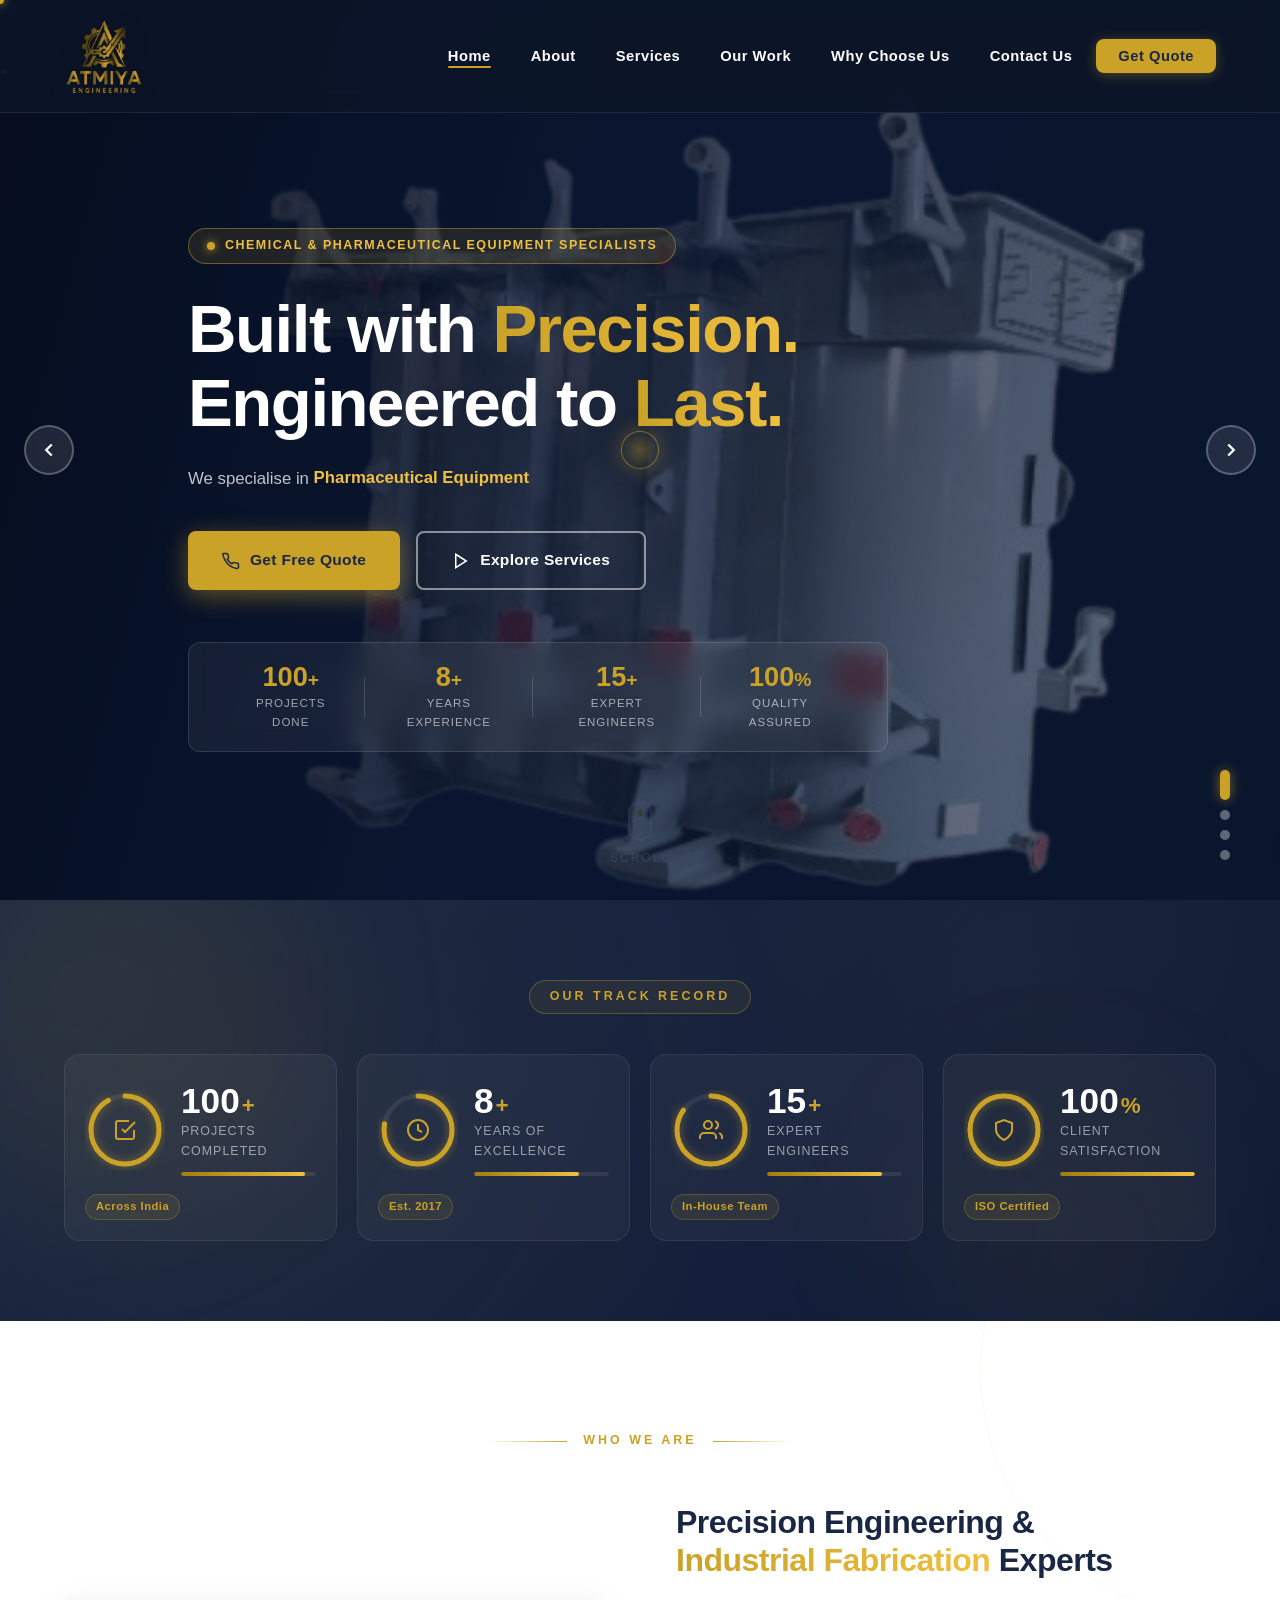
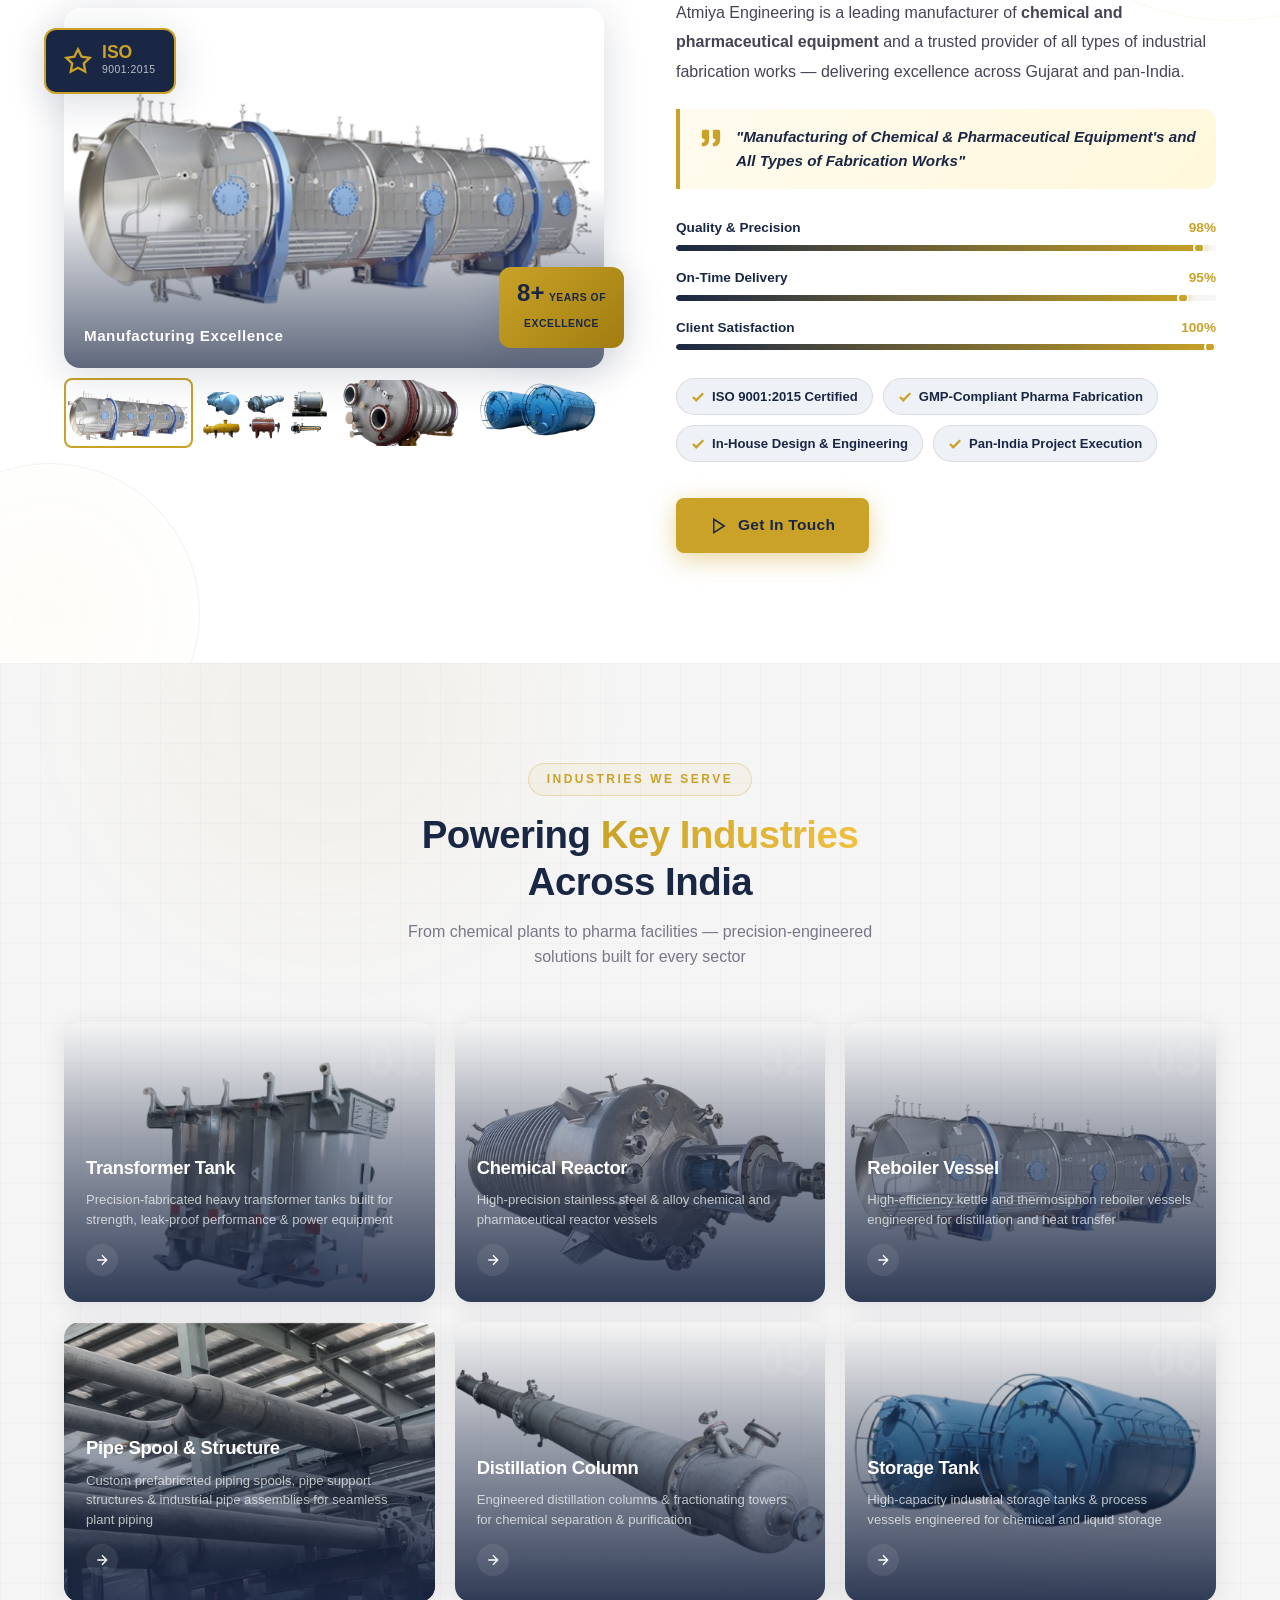
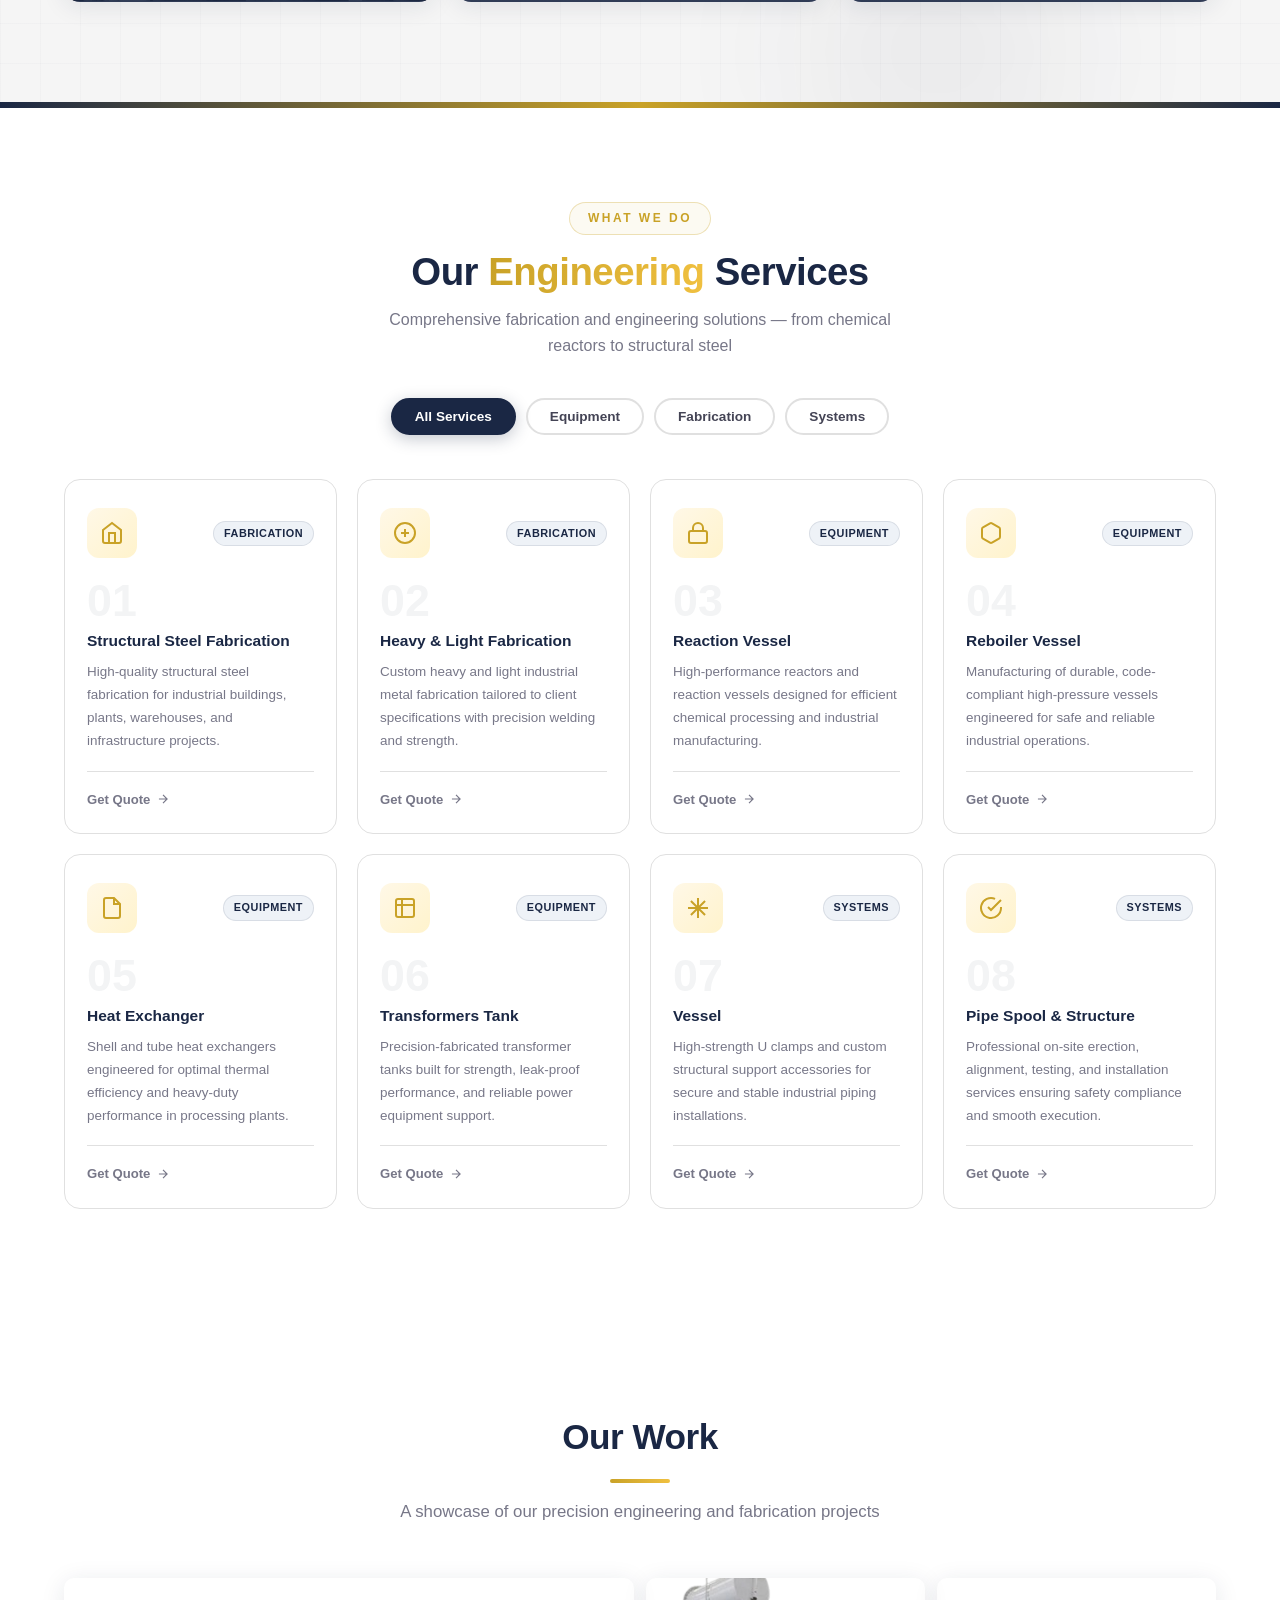
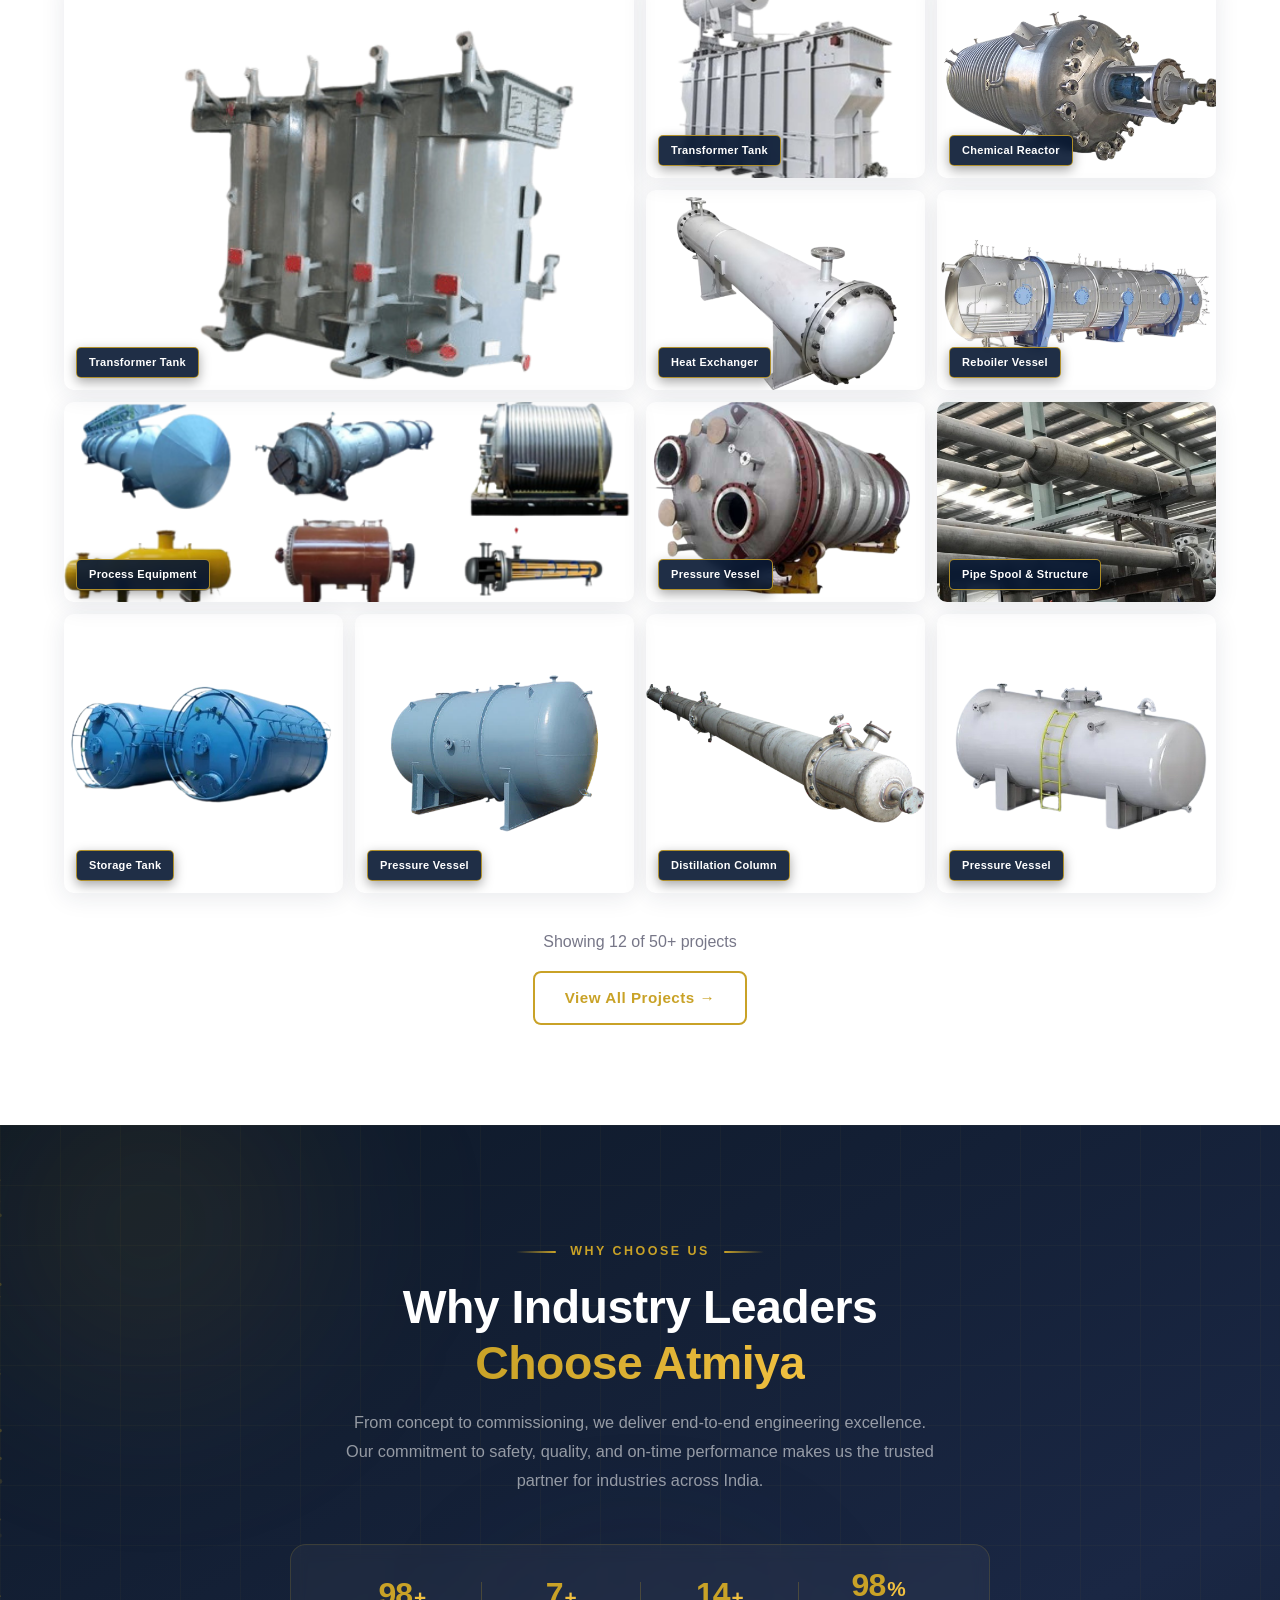
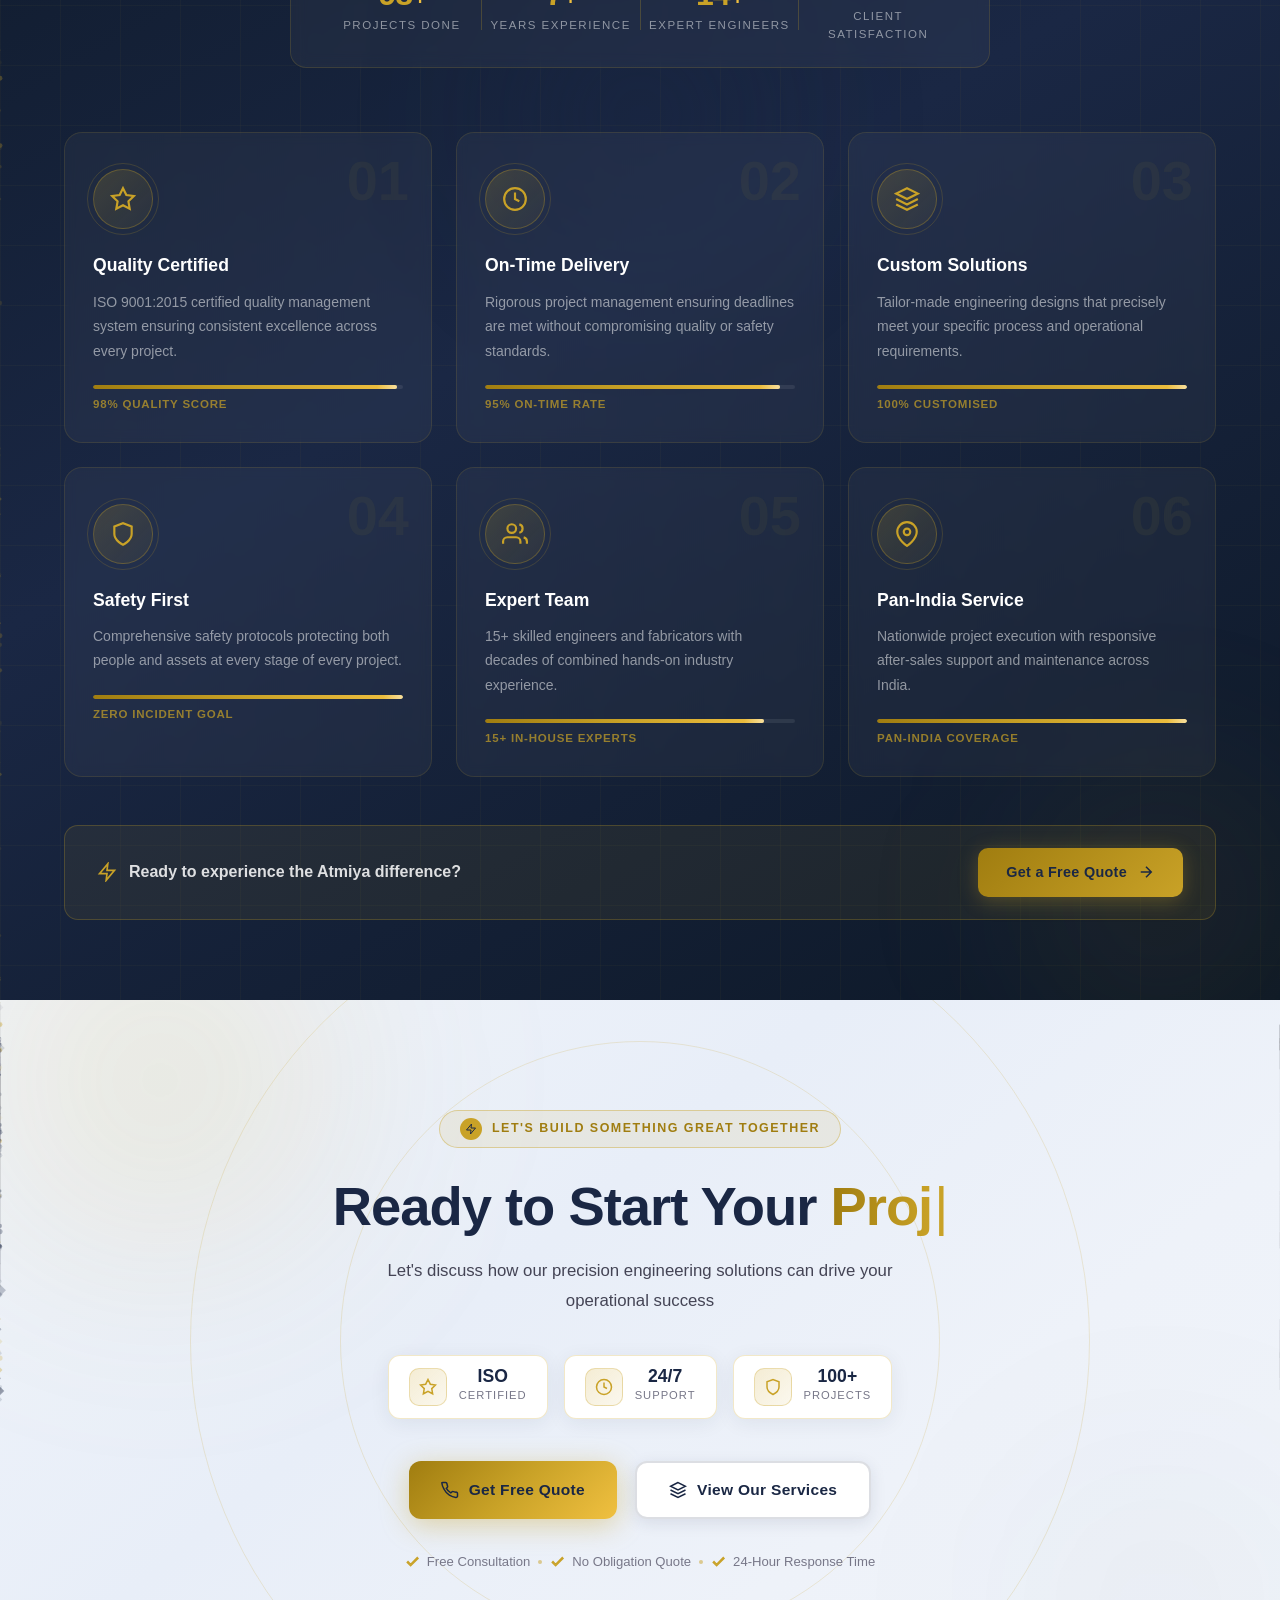
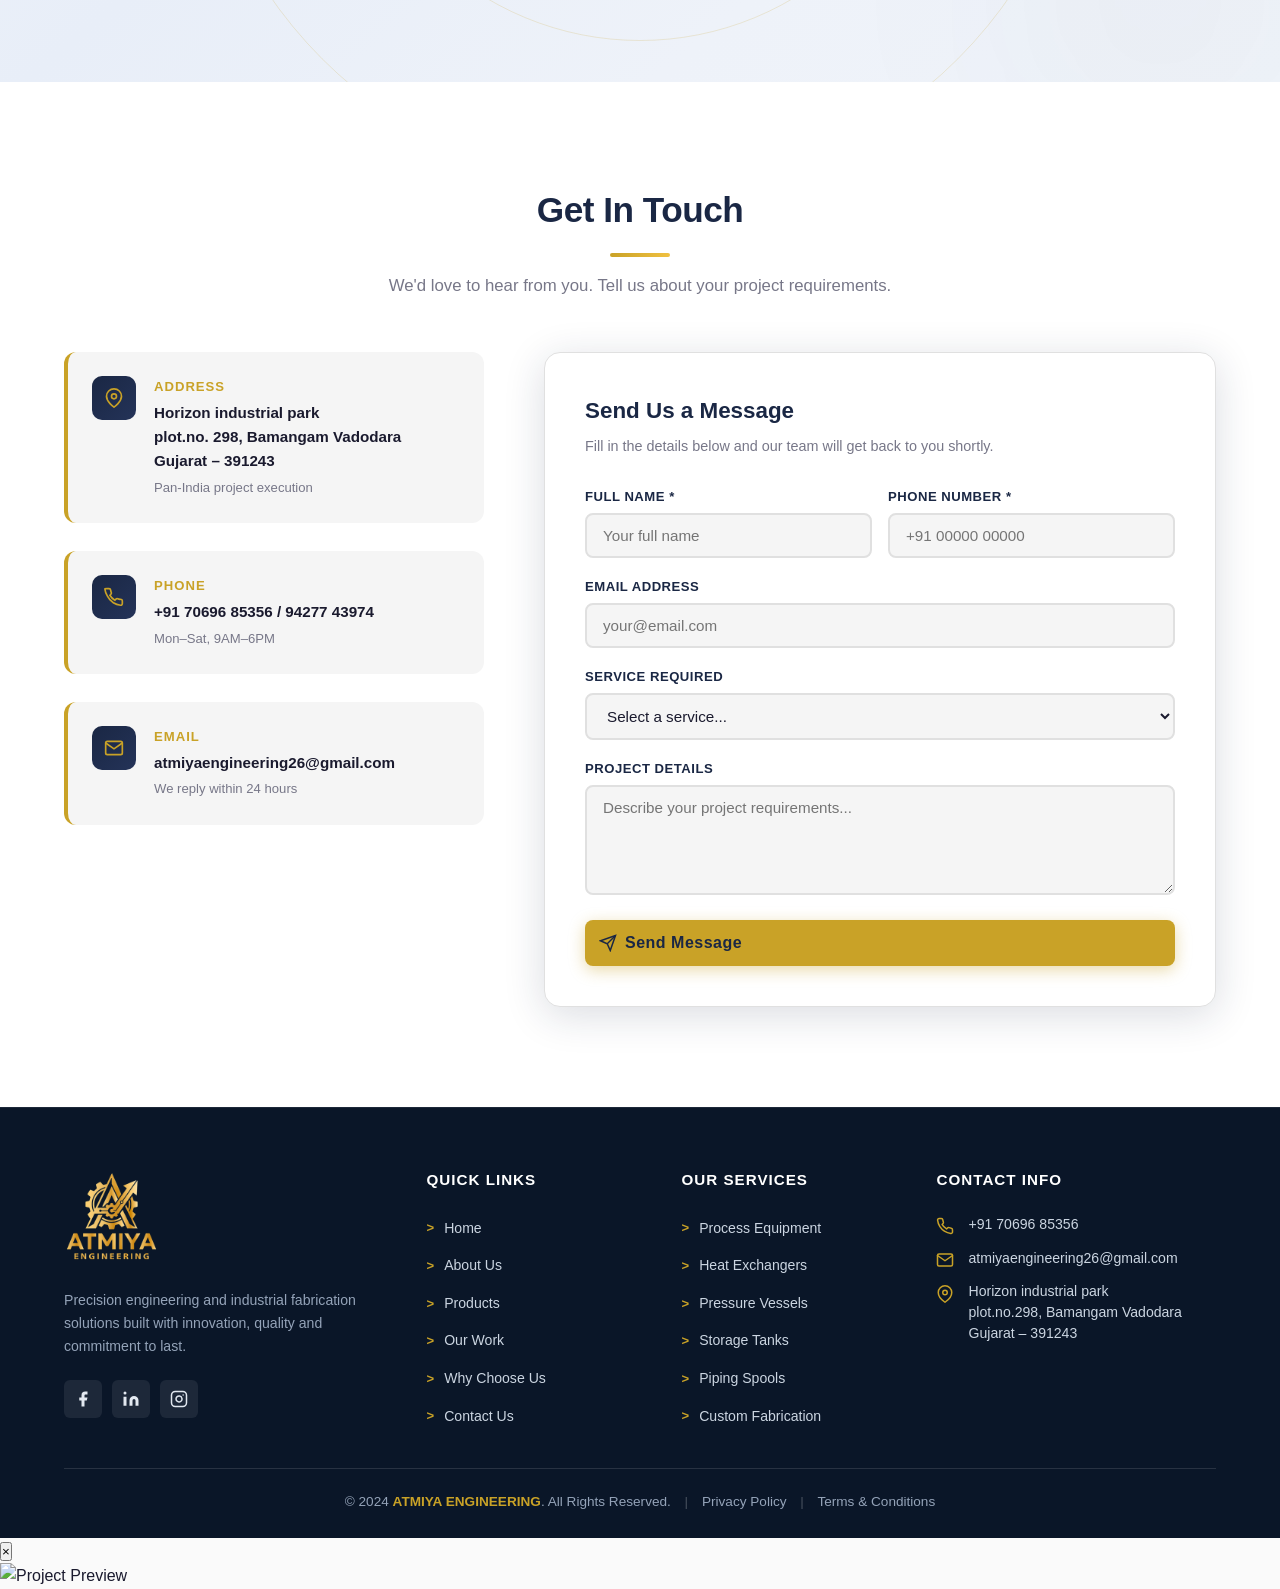
==== commit f5716793: "Update card title and description to Pipe Spool & Structure in index.html" ====
--- a/index.html
+++ b/index.html
@@ -440,8 +440,8 @@
         <div class="ind-card-bg" style="background-image:url('assets/images/new-8.png')"></div>
         <div class="ind-card-overlay"></div>
         <div class="ind-card-content">
-          <h3>Pipe Spool</h3>
-          <p>Custom prefabricated piping spools &amp; industrial pipe assemblies for seamless plant piping</p>
+          <h3>Pipe Spool &amp; Structure</h3>
+          <p>Custom prefabricated piping spools, pipe support structures &amp; industrial pipe assemblies for seamless plant piping</p>
           <div class="ind-card-arrow">
             <svg viewBox="0 0 24 24" fill="none" stroke="currentColor" stroke-width="2"><path d="M5 12h14M12 5l7 7-7 7"/></svg>
           </div>
